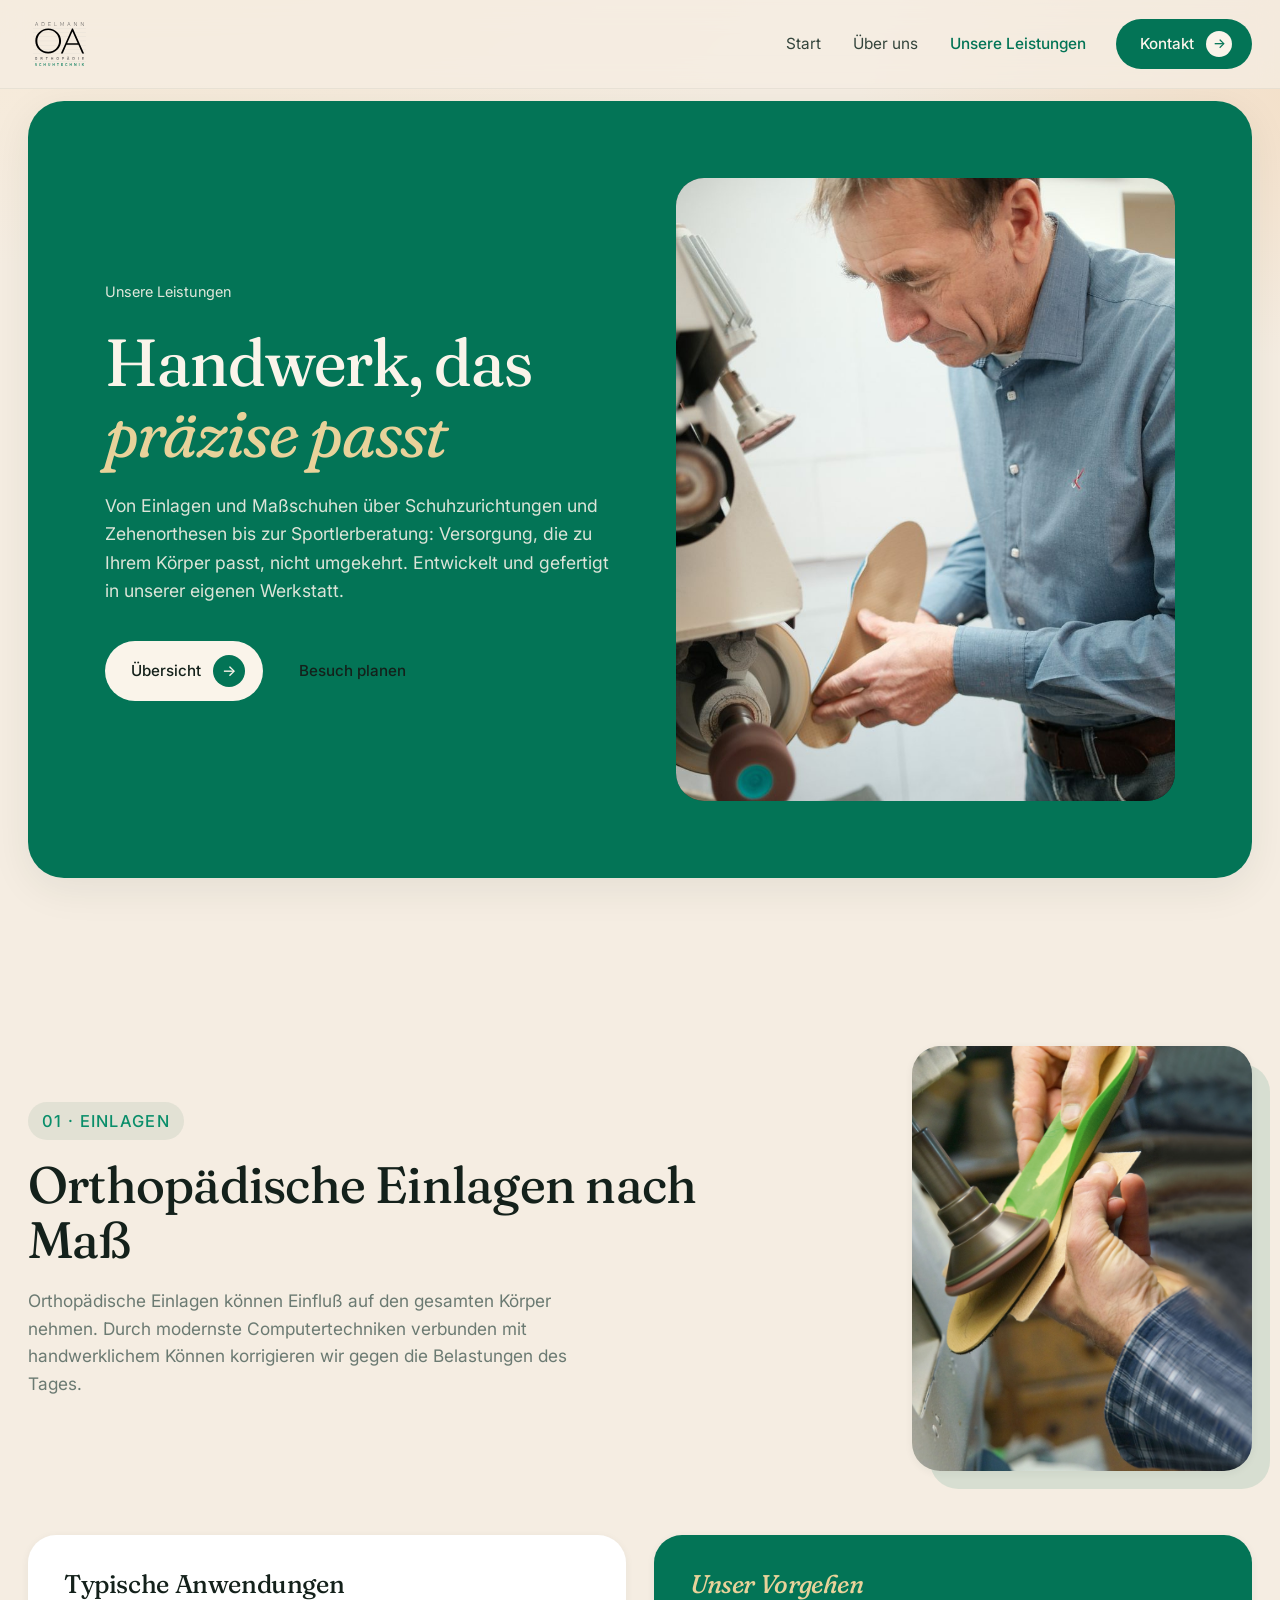
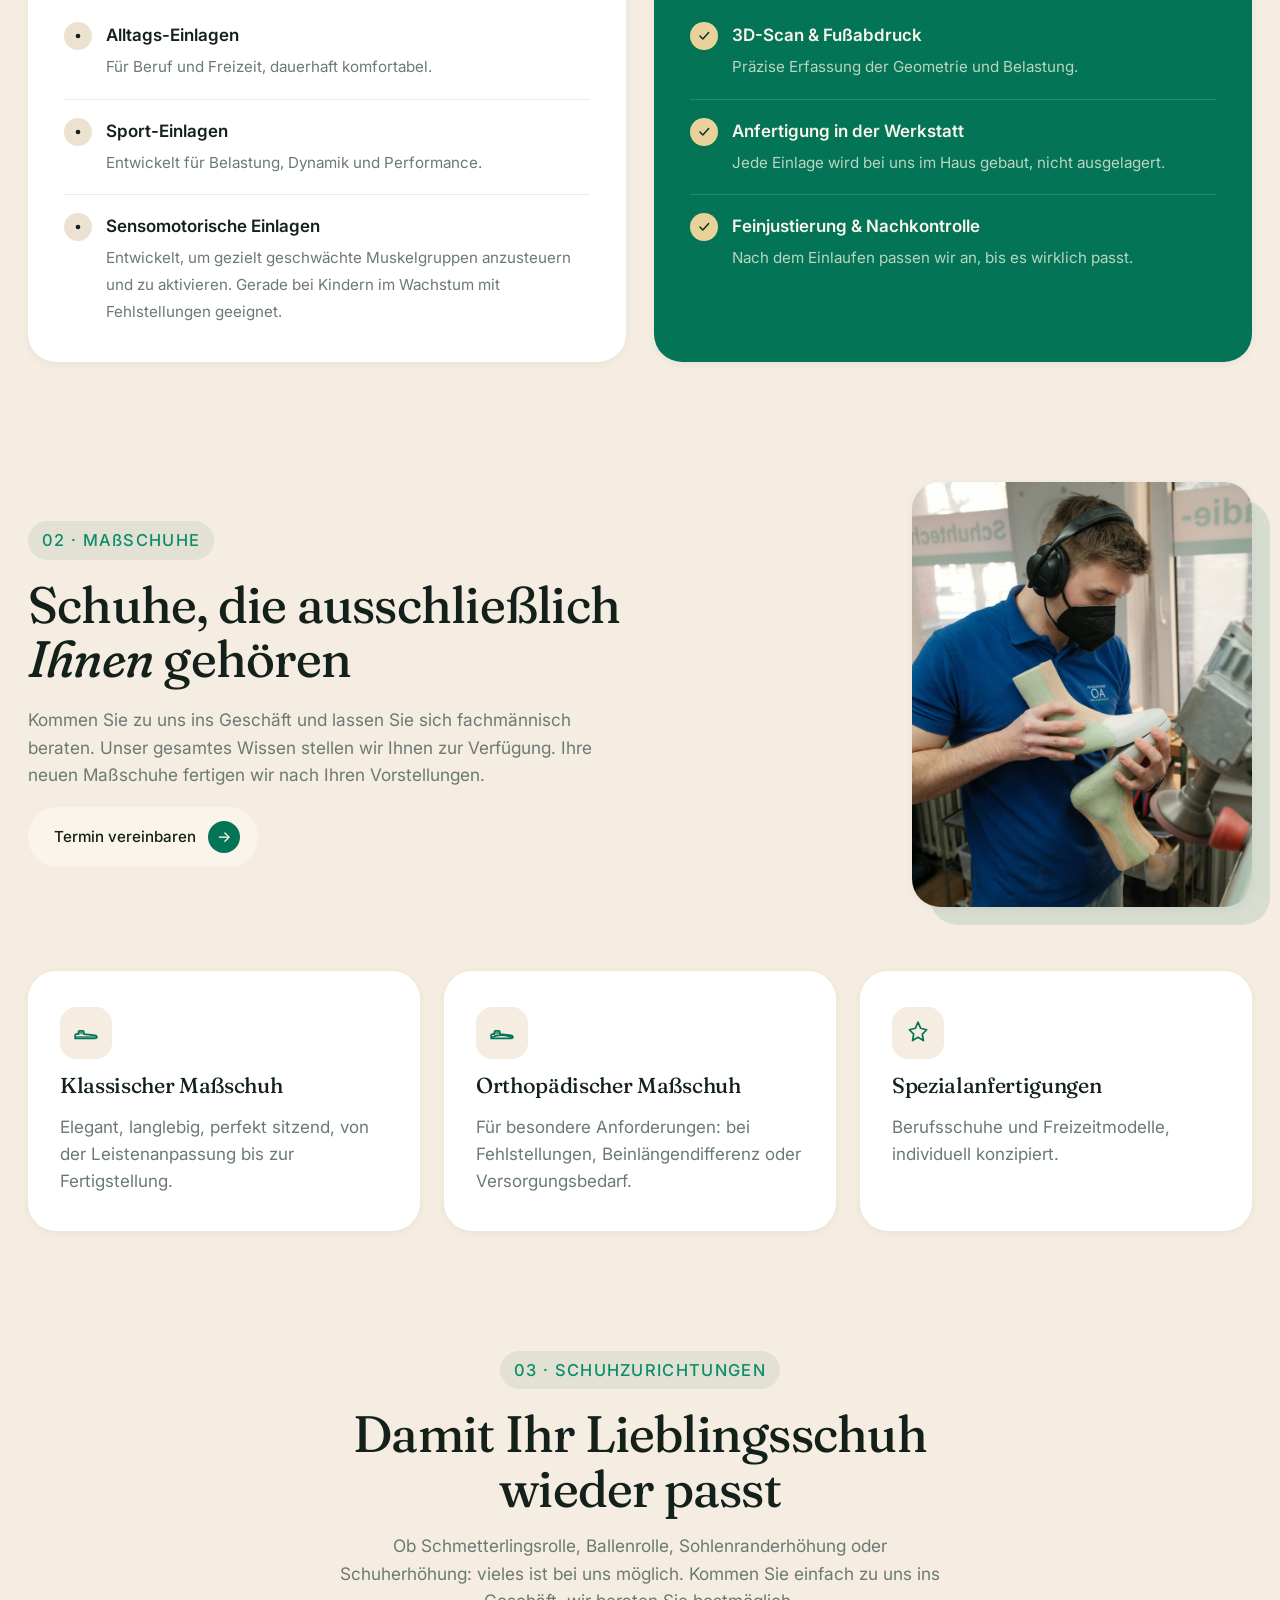
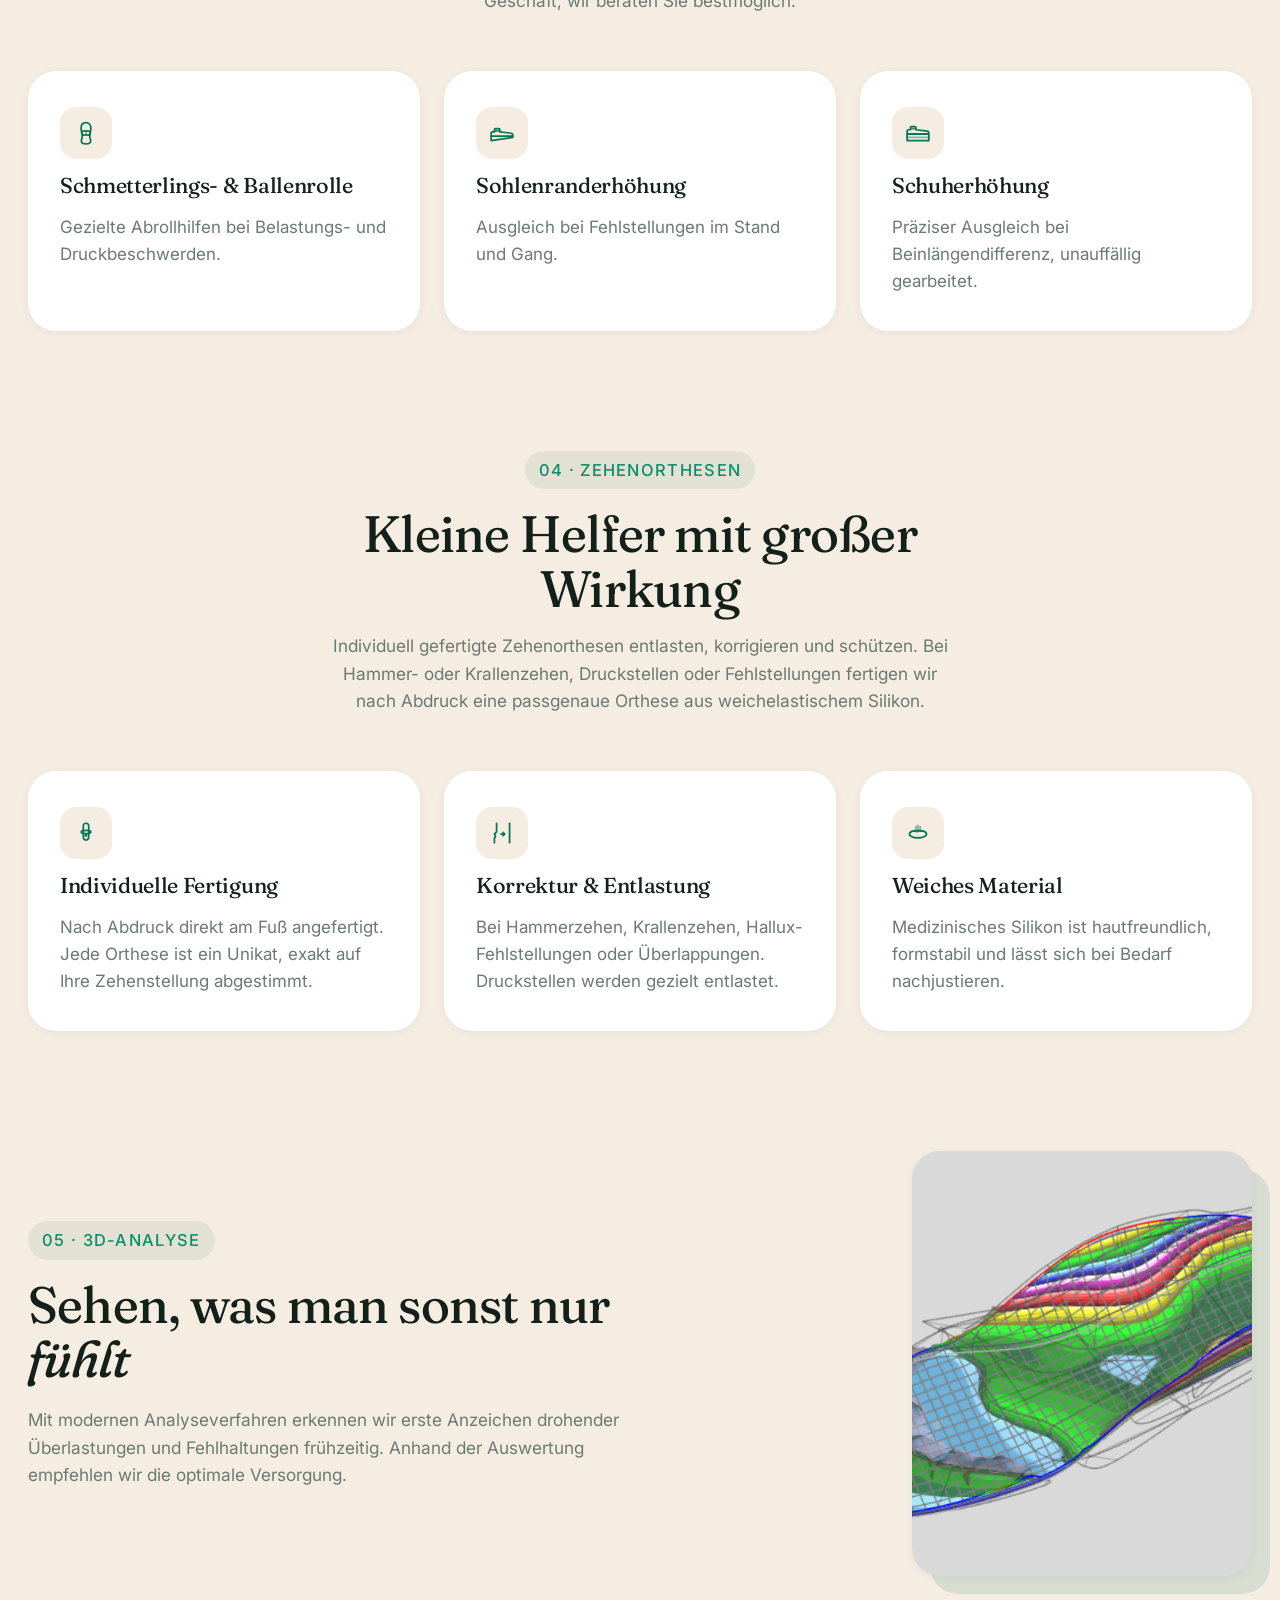
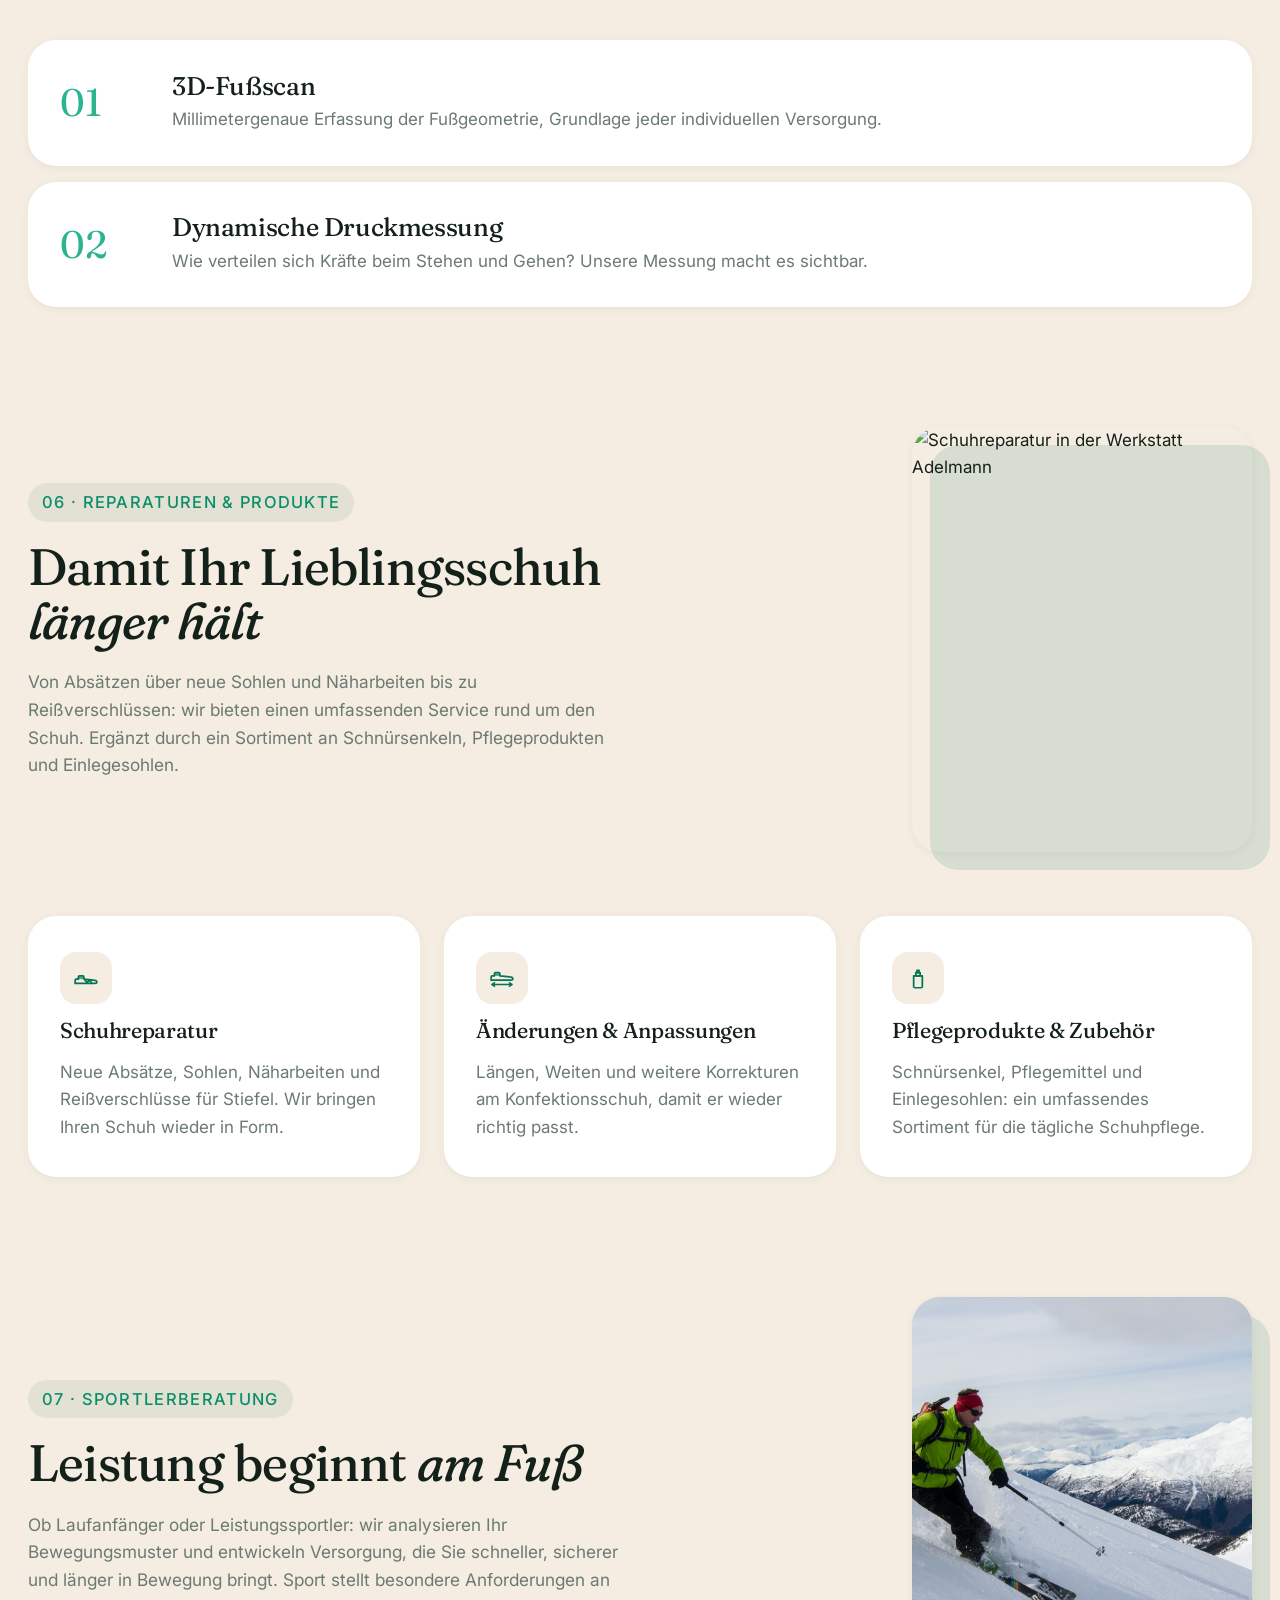
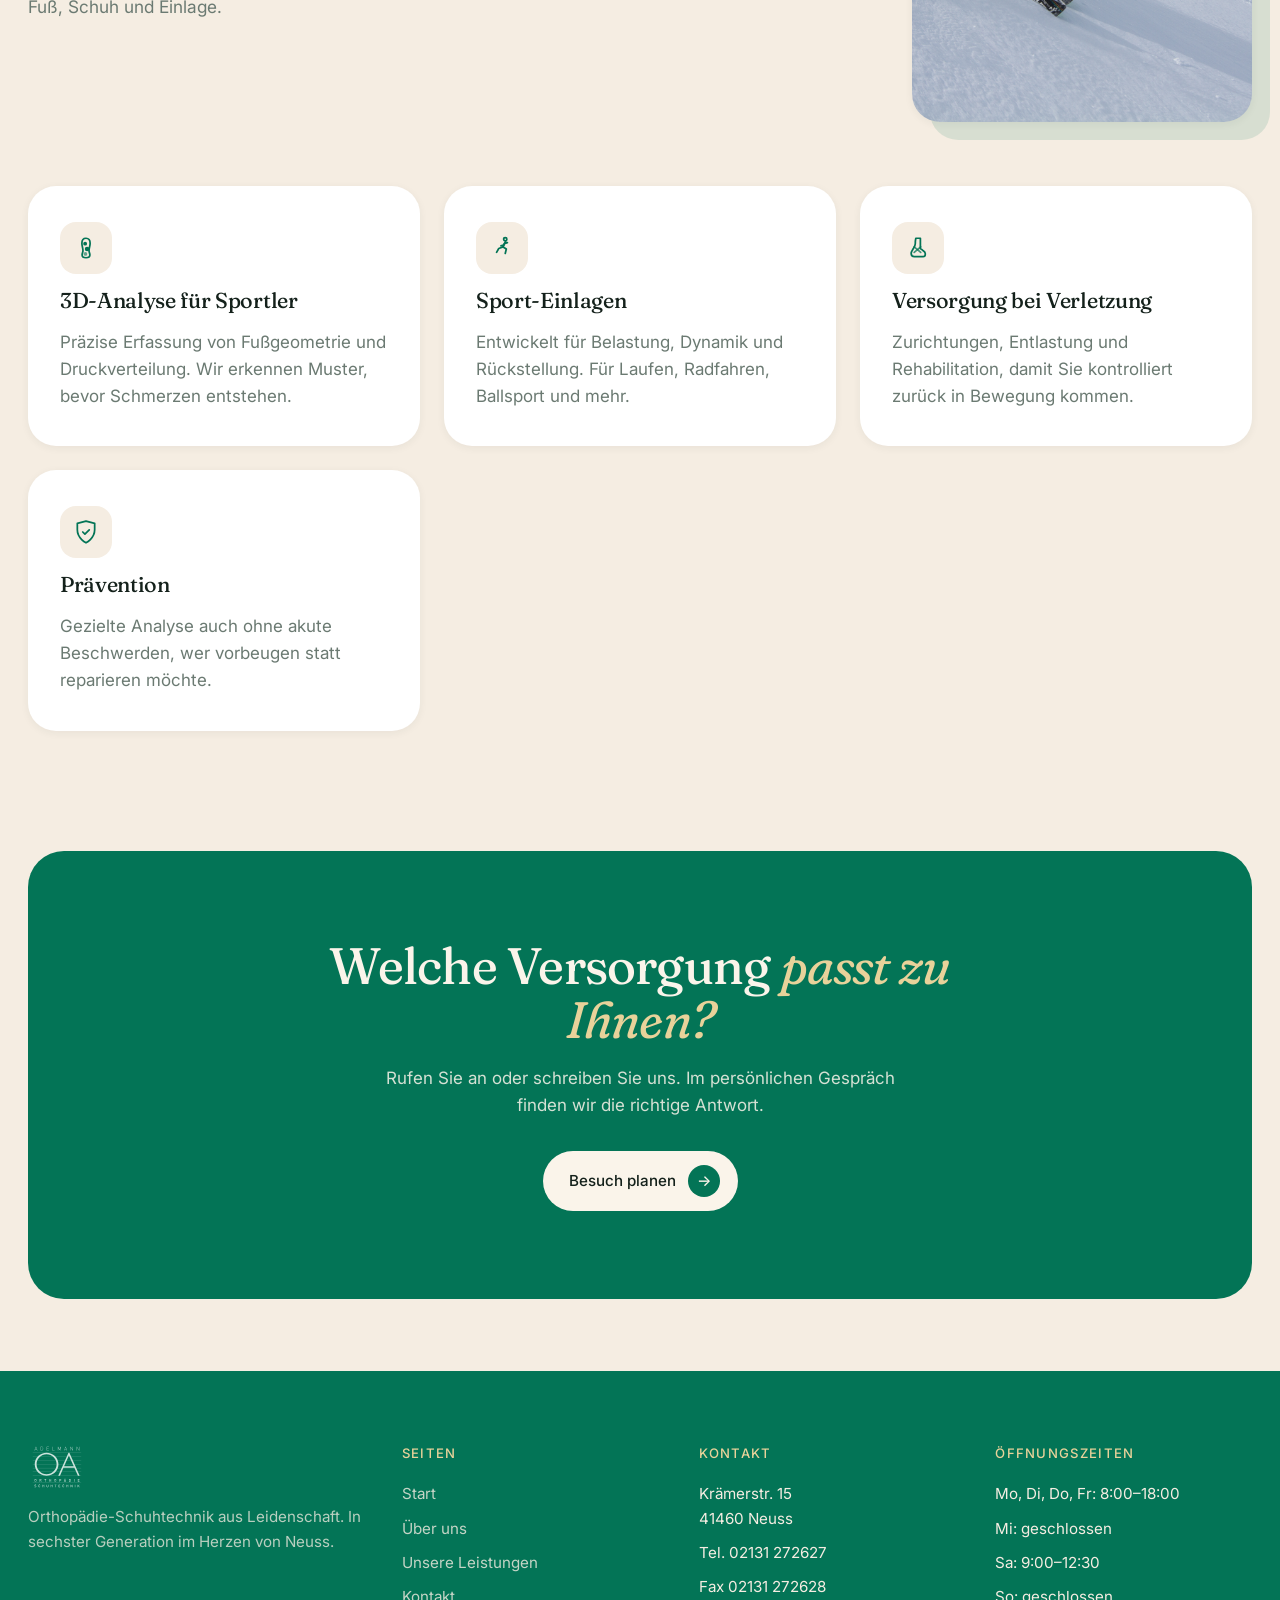
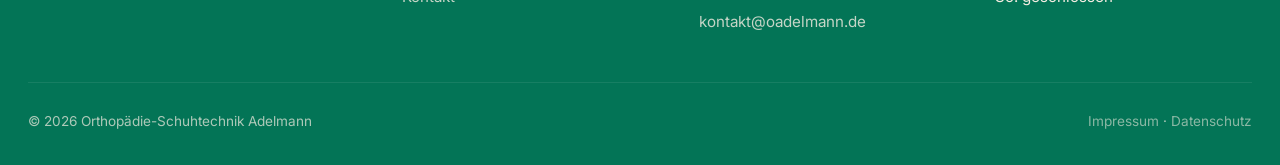
==== leistungen/index.html @ f14fc3a0 "Hero-Bilder: object-position bottom für Fokus auf Einlage/Leisten" ====
<!doctype html>
<html lang="de">
<head>
  <meta charset="utf-8" />
  <meta name="viewport" content="width=device-width, initial-scale=1" />
  <meta name="theme-color" content="#037456" />
  <title>Unsere Leistungen · Orthopädie-Schuhtechnik Adelmann</title>
  <meta name="description" content="Einlagen, Maßschuhe, Schuhzurichtungen, Zehenorthesen, 3D-Analyse und Sportlerberatung. Alle Leistungen unserer Werkstatt im Überblick." />
  <link rel="preconnect" href="https://fonts.googleapis.com">
  <link rel="preconnect" href="https://fonts.gstatic.com" crossorigin>
  <link href="https://fonts.googleapis.com/css2?family=Fraunces:ital,opsz,wght,SOFT,WONK@0,9..144,300..600,30..100,0..1;1,9..144,300..600,30..100,0..1&family=Inter:wght@400;500;600&display=swap" rel="stylesheet">
  <link rel="stylesheet" href="../styles.css" />
</head>
<body>

  <header class="nav">
    <div class="container">
      <a href="../index.html" class="brand" aria-label="OA Adelmann Startseite"><img src="../OA_OKay.svg" alt="OA Adelmann" class="brand-logo"/></a>
      <nav class="nav-links" aria-label="Hauptnavigation">
        <a href="../index.html">Start</a>
        <a href="../ueber-uns.html">Über uns</a>
        <a href="./" class="is-active">Unsere Leistungen</a>
        <a href="../kontakt.html" class="btn btn-dark">Kontakt <span class="arrow">→</span></a>
      </nav>
      <button class="nav-toggle" aria-label="Menü öffnen"><span></span></button>
    </div>
  </header>

  <!-- Hero -->
  <section class="hero container">
    <div class="hero-card reveal">
      <div>
        <div class="hero-eyebrow"><span>Unsere Leistungen</span></div>
        <h1>Handwerk, das <em>präzise passt</em></h1>
        <p class="lead">Von Einlagen und Maßschuhen über Schuhzurichtungen und Zehenorthesen bis zur Sportlerberatung: Versorgung, die zu Ihrem Körper passt, nicht umgekehrt. Entwickelt und gefertigt in unserer eigenen Werkstatt.</p>
        <div class="hero-actions">
          <a href="#einlagen" class="btn btn-primary">Übersicht <span class="arrow">→</span></a>
          <a href="../kontakt.html" class="btn btn-ghost">Besuch planen</a>
        </div>
      </div>
      <div class="hero-visual has-image">
        <img src="../images/DSCF1238.jpg" alt="Detail aus der Werkstatt Adelmann" loading="eager" style="object-position: center bottom;" />
      </div>
    </div>
  </section>

  <!-- Service detail: Einlagen -->
  <section class="section" id="einlagen">
    <div class="container">
      <div class="split-head reveal">
        <div class="split-head-copy">
          <span class="eyebrow">01 · Einlagen</span>
          <h2>Orthopädische Einlagen nach Maß</h2>
          <p>Orthopädische Einlagen können Einfluß auf den gesamten Körper nehmen. Durch modernste Computertechniken verbunden mit handwerklichem Können korrigieren wir gegen die Belastungen des Tages.</p>
        </div>
        <figure class="split-head-figure">
          <img src="../images/einlagen.jpg" alt="Orthopädische Einlagen aus der Werkstatt Adelmann" loading="lazy" />
        </figure>
      </div>
      <div class="compare">
        <div class="compare-col reveal">
          <h3>Typische Anwendungen</h3>
          <ul class="compare-list">
            <li><span class="ico"><svg xmlns="http://www.w3.org/2000/svg" viewBox="0 0 24 24" fill="currentColor"><circle cx="12" cy="12" r="4"/></svg></span><span><strong>Alltags-Einlagen</strong><span class="desc">Für Beruf und Freizeit, dauerhaft komfortabel.</span></span></li>
            <li><span class="ico"><svg xmlns="http://www.w3.org/2000/svg" viewBox="0 0 24 24" fill="currentColor"><circle cx="12" cy="12" r="4"/></svg></span><span><strong>Sport-Einlagen</strong><span class="desc">Entwickelt für Belastung, Dynamik und Performance.</span></span></li>
            <li><span class="ico"><svg xmlns="http://www.w3.org/2000/svg" viewBox="0 0 24 24" fill="currentColor"><circle cx="12" cy="12" r="4"/></svg></span><span><strong>Sensomotorische Einlagen</strong><span class="desc">Entwickelt, um gezielt geschwächte Muskelgruppen anzusteuern und zu aktivieren. Gerade bei Kindern im Wachstum mit Fehlstellungen geeignet.</span></span></li>
          </ul>
        </div>
        <div class="compare-col is-featured reveal">
          <h3><em>Unser Vorgehen</em></h3>
          <ul class="compare-list">
            <li><span class="ico"><svg xmlns="http://www.w3.org/2000/svg" viewBox="0 0 24 24" fill="none" stroke="currentColor" stroke-width="2.4" stroke-linecap="round" stroke-linejoin="round"><path d="m5 12 5 5L20 6"/></svg></span><span><strong>3D-Scan &amp; Fußabdruck</strong><span class="desc">Präzise Erfassung der Geometrie und Belastung.</span></span></li>
            <li><span class="ico"><svg xmlns="http://www.w3.org/2000/svg" viewBox="0 0 24 24" fill="none" stroke="currentColor" stroke-width="2.4" stroke-linecap="round" stroke-linejoin="round"><path d="m5 12 5 5L20 6"/></svg></span><span><strong>Anfertigung in der Werkstatt</strong><span class="desc">Jede Einlage wird bei uns im Haus gebaut, nicht ausgelagert.</span></span></li>
            <li><span class="ico"><svg xmlns="http://www.w3.org/2000/svg" viewBox="0 0 24 24" fill="none" stroke="currentColor" stroke-width="2.4" stroke-linecap="round" stroke-linejoin="round"><path d="m5 12 5 5L20 6"/></svg></span><span><strong>Feinjustierung &amp; Nachkontrolle</strong><span class="desc">Nach dem Einlaufen passen wir an, bis es wirklich passt.</span></span></li>
          </ul>
        </div>
      </div>
    </div>
  </section>

  <!-- Maßschuhe -->
  <section class="section" id="massschuhe" style="padding-top: 0;">
    <div class="container">
      <div class="split-head reveal">
        <div class="split-head-copy">
          <span class="eyebrow" style="text-transform:none">02 · MAßSCHUHE</span>
          <h2>Schuhe, die ausschließlich <em>Ihnen</em> gehören</h2>
          <p>Kommen Sie zu uns ins Geschäft und lassen Sie sich fachmännisch beraten. Unser gesamtes Wissen stellen wir Ihnen zur Verfügung. Ihre neuen Maßschuhe fertigen wir nach Ihren Vorstellungen.</p>
          <div class="split-head-actions">
            <a href="massschuh-termin/" class="btn btn-primary">Termin vereinbaren <span class="arrow">→</span></a>
          </div>
        </div>
        <figure class="split-head-figure">
          <img src="../images/DSCF1147.jpg" alt="Maßschuh-Arbeit in der Werkstatt Adelmann" loading="lazy" />
        </figure>
      </div>
      <div class="services">
        <article class="service-card reveal">
          <div class="icon"><svg xmlns="http://www.w3.org/2000/svg" viewBox="0 0 24 24" fill="none" stroke="currentColor" stroke-width="1.6" stroke-linecap="round" stroke-linejoin="round"><path d="M2 17V14Q2 13 3 13L5 13V11Q5 10 6 10H9Q10 10 10 11V13L19 14Q22 14 22 16Q22 17 20 17Z"/><path d="M6 11.5H9" opacity=".55"/><path d="M6 12.3H9" opacity=".55"/><path d="M3.5 15.5H20.5" stroke-dasharray="1 1.3" opacity=".7"/></svg></div>
          <h3>Klassischer Maßschuh</h3>
          <p>Elegant, langlebig, perfekt sitzend, von der Leistenanpassung bis zur Fertigstellung.</p>
        </article>
        <article class="service-card reveal">
          <div class="icon"><svg xmlns="http://www.w3.org/2000/svg" viewBox="0 0 24 24" fill="none" stroke="currentColor" stroke-width="1.6" stroke-linecap="round" stroke-linejoin="round"><path d="M2 17V14Q2 13 3 13L5 13V11Q5 10 6 10H9Q10 10 10 11V13L19 14Q22 14 22 16Q22 17 20 17Z"/><path d="M6 11.5H9" opacity=".55"/><path d="M6 12.3H9" opacity=".55"/><path d="M3.5 15.8Q7 13.8 12 14Q17 14.2 20.5 15.8"/></svg></div>
          <h3>Orthopädischer Maßschuh</h3>
          <p>Für besondere Anforderungen: bei Fehlstellungen, Beinlängendifferenz oder Versorgungsbedarf.</p>
        </article>
        <article class="service-card reveal">
          <div class="icon"><svg xmlns="http://www.w3.org/2000/svg" viewBox="0 0 24 24" fill="none" stroke="currentColor" stroke-width="1.6" stroke-linecap="round" stroke-linejoin="round"><path d="m12 2 2.4 5.6L20 9l-4 4 1 6-5-3-5 3 1-6-4-4 5.6-1.4Z"/></svg></div>
          <h3>Spezialanfertigungen</h3>
          <p>Berufsschuhe und Freizeitmodelle, individuell konzipiert.</p>
        </article>
      </div>
    </div>
  </section>

  <!-- Zurichtungen -->
  <section class="section" id="zurichtungen" style="padding-top: 0;">
    <div class="container">
      <div class="section-head reveal">
        <span class="eyebrow">03 · Schuhzurichtungen</span>
        <h2>Damit Ihr Lieblingsschuh wieder passt</h2>
        <p>Ob Schmetterlingsrolle, Ballenrolle, Sohlenranderhöhung oder Schuherhöhung: vieles ist bei uns möglich. Kommen Sie einfach zu uns ins Geschäft, wir beraten Sie bestmöglich.</p>
      </div>
      <div class="services">
        <article class="service-card reveal"><div class="icon"><svg xmlns="http://www.w3.org/2000/svg" viewBox="0 0 24 24" fill="none" stroke="currentColor" stroke-width="1.6" stroke-linecap="round" stroke-linejoin="round"><path d="M12 2.5c-3 0-4.5 2-4.5 5 0 1.6.3 3 .6 4.3.2 1.1.4 2 .4 3.2 0 1.6-.8 2.7-.8 4.3 0 1.8 1.4 2.7 4.3 2.7s4.3-.9 4.3-2.7c0-1.6-.8-2.7-.8-4.3 0-1.2.2-2.1.4-3.2.3-1.3.6-2.7.6-4.3 0-3-1.5-5-4.5-5Z"/><path d="M12 10.5C10.5 9.5 8 10 8 12C8 14 10.5 14.5 12 13.5C13.5 14.5 16 14 16 12C16 10 13.5 9.5 12 10.5Z"/><path d="M12 10.5V13.5" opacity=".5"/></svg></div><h3>Schmetterlings- &amp; Ballenrolle</h3><p>Gezielte Abrollhilfen bei Belastungs- und Druckbeschwerden.</p></article>
        <article class="service-card reveal"><div class="icon"><svg xmlns="http://www.w3.org/2000/svg" viewBox="0 0 24 24" fill="none" stroke="currentColor" stroke-width="1.6" stroke-linecap="round" stroke-linejoin="round"><path d="M2 15V12Q2 11 3 11L5 11V9Q5 8 6 8H9Q10 8 10 9V11L19 12Q22 12 22 14Q22 15 20 15Z"/><path d="M6 9.5H9" opacity=".55"/><path d="M6 10.3H9" opacity=".55"/><path d="M2 15V19L22 16V15Z"/></svg></div><h3>Sohlenranderhöhung</h3><p>Ausgleich bei Fehlstellungen im Stand und Gang.</p></article>
        <article class="service-card reveal"><div class="icon"><svg xmlns="http://www.w3.org/2000/svg" viewBox="0 0 24 24" fill="none" stroke="currentColor" stroke-width="1.6" stroke-linecap="round" stroke-linejoin="round"><path d="M2 13V10Q2 9 3 9L5 9V7Q5 6 6 6H9Q10 6 10 7V9L19 10Q22 10 22 12Q22 13 20 13Z"/><path d="M6 7.5H9" opacity=".55"/><path d="M6 8.3H9" opacity=".55"/><path d="M2 13V19H22V13Z"/><path d="M2 16H22" opacity=".45"/></svg></div><h3>Schuherhöhung</h3><p>Präziser Ausgleich bei Beinlängendifferenz, unauffällig gearbeitet.</p></article>
      </div>
    </div>
  </section>

  <!-- Zehenorthesen -->
  <section class="section" id="zehenorthesen" style="padding-top: 0;">
    <div class="container">
      <div class="section-head reveal">
        <span class="eyebrow">04 · Zehenorthesen</span>
        <h2>Kleine Helfer mit großer Wirkung</h2>
        <p>Individuell gefertigte Zehenorthesen entlasten, korrigieren und schützen. Bei Hammer- oder Krallenzehen, Druckstellen oder Fehlstellungen fertigen wir nach Abdruck eine passgenaue Orthese aus weichelastischem Silikon.</p>
      </div>
      <div class="services">
        <article class="service-card reveal">
          <div class="icon"><svg xmlns="http://www.w3.org/2000/svg" viewBox="0 0 24 24" fill="none" stroke="currentColor" stroke-width="1.6" stroke-linecap="round" stroke-linejoin="round"><path d="M12 3c-1.5 0-2.5 1-2.5 2.5v10c0 2 1 3 2.5 3s2.5-1 2.5-3V5.5c0-1.5-1-2.5-2.5-2.5Z"/><ellipse cx="12" cy="11" rx="4.5" ry="1.5"/><circle cx="12" cy="14" r=".6" fill="currentColor"/></svg></div>
          <h3>Individuelle Fertigung</h3>
          <p>Nach Abdruck direkt am Fuß angefertigt. Jede Orthese ist ein Unikat, exakt auf Ihre Zehenstellung abgestimmt.</p>
        </article>
        <article class="service-card reveal">
          <div class="icon"><svg xmlns="http://www.w3.org/2000/svg" viewBox="0 0 24 24" fill="none" stroke="currentColor" stroke-width="1.6" stroke-linecap="round" stroke-linejoin="round"><path d="M5 21V17L6 15L5 13L7 11V3"/><path d="M11 13H14"/><path d="M13 11.5L14.5 13L13 14.5"/><path d="M19 21V3"/></svg></div>
          <h3>Korrektur &amp; Entlastung</h3>
          <p>Bei Hammerzehen, Krallenzehen, Hallux-Fehlstellungen oder Überlappungen. Druckstellen werden gezielt entlastet.</p>
        </article>
        <article class="service-card reveal">
          <div class="icon"><svg xmlns="http://www.w3.org/2000/svg" viewBox="0 0 24 24" fill="none" stroke="currentColor" stroke-width="1.6" stroke-linecap="round" stroke-linejoin="round"><ellipse cx="12" cy="13" rx="8" ry="3.5"/><path d="M8 10Q10 11 12 10.5Q14 10 16 10" opacity=".8"/><path d="M10 6V8" opacity=".5"/><path d="M12 5V8" opacity=".5"/><path d="M14 6V8" opacity=".5"/></svg></div>
          <h3>Weiches Material</h3>
          <p>Medizinisches Silikon ist hautfreundlich, formstabil und lässt sich bei Bedarf nachjustieren.</p>
        </article>
      </div>
    </div>
  </section>

  <!-- Analyse -->
  <section class="section" id="analyse" style="padding-top: 0;">
    <div class="container">
      <div class="split-head reveal">
        <div class="split-head-copy">
          <span class="eyebrow">05 · 3D-Analyse</span>
          <h2>Sehen, was man sonst nur <em>fühlt</em></h2>
          <p>Mit modernen Analyseverfahren erkennen wir erste Anzeichen drohender Überlastungen und Fehlhaltungen frühzeitig. Anhand der Auswertung empfehlen wir die optimale Versorgung.</p>
        </div>
        <figure class="split-head-figure">
          <img src="../images/3D-Scan.png" alt="3D-Fußscan in der Werkstatt Adelmann" loading="lazy" />
        </figure>
      </div>
      <div class="process-list">
        <div class="process-item reveal">
          <div class="num">01</div>
          <div><h3>3D-Fußscan</h3><p>Millimetergenaue Erfassung der Fußgeometrie, Grundlage jeder individuellen Versorgung.</p></div>
          <span></span>
        </div>
        <div class="process-item reveal">
          <div class="num">02</div>
          <div><h3>Dynamische Druckmessung</h3><p>Wie verteilen sich Kräfte beim Stehen und Gehen? Unsere Messung macht es sichtbar.</p></div>
          <span></span>
        </div>
      </div>
    </div>
  </section>

  <!-- Reparaturen & Produkte -->
  <section class="section" id="reparaturen" style="padding-top: 0;">
    <div class="container">
      <div class="split-head reveal">
        <div class="split-head-copy">
          <span class="eyebrow">06 · Reparaturen &amp; Produkte</span>
          <h2>Damit Ihr Lieblingsschuh <em>länger hält</em></h2>
          <p>Von Absätzen über neue Sohlen und Näharbeiten bis zu Reißverschlüssen: wir bieten einen umfassenden Service rund um den Schuh. Ergänzt durch ein Sortiment an Schnürsenkeln, Pflegeprodukten und Einlegesohlen.</p>
        </div>
        <figure class="split-head-figure">
          <img src="../images/IMG_9196.jpg" alt="Schuhreparatur in der Werkstatt Adelmann" loading="lazy" />
        </figure>
      </div>
      <div class="services">
        <article class="service-card reveal">
          <div class="icon"><svg xmlns="http://www.w3.org/2000/svg" viewBox="0 0 24 24" fill="none" stroke="currentColor" stroke-width="1.6" stroke-linecap="round" stroke-linejoin="round"><path d="M2 17V14Q2 13 3 13L5 13V11Q5 10 6 10H9Q10 10 10 11V13L19 14Q22 14 22 16Q22 17 20 17Z"/><path d="M6 11.5H9" opacity=".55"/><path d="M6 12.3H9" opacity=".55"/><path d="M11 14L13 16L15 14L17 16"/></svg></div>
          <h3>Schuhreparatur</h3>
          <p>Neue Absätze, Sohlen, Näharbeiten und Reißverschlüsse für Stiefel. Wir bringen Ihren Schuh wieder in Form.</p>
        </article>
        <article class="service-card reveal">
          <div class="icon"><svg xmlns="http://www.w3.org/2000/svg" viewBox="0 0 24 24" fill="none" stroke="currentColor" stroke-width="1.6" stroke-linecap="round" stroke-linejoin="round"><path d="M2 14V11Q2 10 3 10L5 10V8Q5 7 6 7H9Q10 7 10 8V10L19 11Q22 11 22 13Q22 14 20 14Z"/><path d="M6 8.5H9" opacity=".55"/><path d="M6 9.3H9" opacity=".55"/><path d="M3 18H21"/><path d="M5 16.5L3 18L5 19.5"/><path d="M19 16.5L21 18L19 19.5"/></svg></div>
          <h3>Änderungen &amp; Anpassungen</h3>
          <p>Längen, Weiten und weitere Korrekturen am Konfektionsschuh, damit er wieder richtig passt.</p>
        </article>
        <article class="service-card reveal">
          <div class="icon"><svg xmlns="http://www.w3.org/2000/svg" viewBox="0 0 24 24" fill="none" stroke="currentColor" stroke-width="1.6" stroke-linecap="round" stroke-linejoin="round"><path d="M8 10H16V20Q16 21 12 21Q8 21 8 20Z"/><path d="M10 7H14V10H10Z"/><path d="M11 5H13V7H11Z"/></svg></div>
          <h3>Pflegeprodukte &amp; Zubehör</h3>
          <p>Schnürsenkel, Pflegemittel und Einlegesohlen: ein umfassendes Sortiment für die tägliche Schuhpflege.</p>
        </article>
      </div>
    </div>
  </section>

  <!-- Sportlerberatung -->
  <section class="section" id="sportlerberatung" style="padding-top: 0;">
    <div class="container">
      <div class="split-head reveal">
        <div class="split-head-copy">
          <span class="eyebrow">07 · Sportlerberatung</span>
          <h2>Leistung beginnt <em>am Fuß</em></h2>
          <p>Ob Laufanfänger oder Leistungssportler: wir analysieren Ihr Bewegungsmuster und entwickeln Versorgung, die Sie schneller, sicherer und länger in Bewegung bringt. Sport stellt besondere Anforderungen an Fuß, Schuh und Einlage.</p>
        </div>
        <figure class="split-head-figure">
          <img src="../images/Sporteinlagen.jpg" alt="Sport-Einlagen aus der Werkstatt Adelmann" loading="lazy" />
        </figure>
      </div>
      <div class="services">
        <article class="service-card reveal">
          <div class="icon"><svg xmlns="http://www.w3.org/2000/svg" viewBox="0 0 24 24" fill="none" stroke="currentColor" stroke-width="1.6" stroke-linecap="round" stroke-linejoin="round"><path d="M12 3c-2.5 0-3.8 1.8-3.8 4.5 0 1.5.3 2.8.6 4 .2 1 .4 1.8.4 3 0 1.5-.8 2.5-.8 4 0 1.6 1.3 2.5 3.6 2.5s3.6-.9 3.6-2.5c0-1.5-.8-2.5-.8-4 0-1.2.2-2 .4-3 .3-1.2.6-2.5.6-4C15.8 4.8 14.5 3 12 3Z"/><circle cx="11.2" cy="8" r="1" fill="currentColor"/><circle cx="13" cy="13" r="1.3" fill="currentColor"/><circle cx="11.5" cy="17.5" r=".9" fill="currentColor" opacity=".6"/></svg></div>
          <h3>3D-Analyse für Sportler</h3>
          <p>Präzise Erfassung von Fußgeometrie und Druckverteilung. Wir erkennen Muster, bevor Schmerzen entstehen.</p>
        </article>
        <article class="service-card reveal">
          <div class="icon"><svg xmlns="http://www.w3.org/2000/svg" viewBox="0 0 24 24" fill="none" stroke="currentColor" stroke-width="1.6" stroke-linecap="round" stroke-linejoin="round"><circle cx="15" cy="4" r="1.5"/><path d="M15.5 5.5L13 11"/><path d="M14 8L17 7"/><path d="M14 9L11 10"/><path d="M13 11L16 13L15 17"/><path d="M13 11L9 12.5L7 16"/></svg></div>
          <h3>Sport-Einlagen</h3>
          <p>Entwickelt für Belastung, Dynamik und Rückstellung. Für Laufen, Radfahren, Ballsport und mehr.</p>
        </article>
        <article class="service-card reveal">
          <div class="icon"><svg xmlns="http://www.w3.org/2000/svg" viewBox="0 0 24 24" fill="none" stroke="currentColor" stroke-width="1.6" stroke-linecap="round" stroke-linejoin="round"><path d="M10 3c-.5 2-.5 3.5-.5 5s-.8 2.8-1.8 4.5-2 2.8-2 4.5c0 1.5 1 3 3 3h8c1.2 0 2-.8 2-2v-1c0-1.5-1-2-2.5-3l-2-1.5V3Z"/><path d="m8.5 11 6 5" opacity=".75"/><path d="m14.5 11-6 5" opacity=".75"/></svg></div>
          <h3>Versorgung bei Verletzung</h3>
          <p>Zurichtungen, Entlastung und Rehabilitation, damit Sie kontrolliert zurück in Bewegung kommen.</p>
        </article>
        <article class="service-card reveal">
          <div class="icon"><svg xmlns="http://www.w3.org/2000/svg" viewBox="0 0 24 24" fill="none" stroke="currentColor" stroke-width="1.6" stroke-linecap="round" stroke-linejoin="round"><path d="M12 22s8-4 8-12V4l-8-2-8 2v6c0 8 8 12 8 12Z"/><path d="m9 12 2 2 4-4"/></svg></div>
          <h3>Prävention</h3>
          <p>Gezielte Analyse auch ohne akute Beschwerden, wer vorbeugen statt reparieren möchte.</p>
        </article>
      </div>
    </div>
  </section>

  <!-- CTA -->
  <section class="cta-band">
    <div class="cta-inner reveal">
      <h2>Welche Versorgung <em>passt zu Ihnen?</em></h2>
      <p>Rufen Sie an oder schreiben Sie uns. Im persönlichen Gespräch finden wir die richtige Antwort.</p>
      <a href="../kontakt.html" class="btn btn-primary">Besuch planen <span class="arrow">→</span></a>
    </div>
  </section>

  <!-- Footer -->
  <footer class="footer">
    <div class="container">
      <div class="footer-top">
        <div class="footer-brand">
          <a href="../index.html" class="brand" aria-label="OA Adelmann"><img src="../OA_OKay.svg" alt="OA Adelmann" class="brand-logo"/></a>
          <p>Orthopädie-Schuhtechnik aus Leidenschaft. In sechster Generation im Herzen von Neuss.</p>
        </div>
        <div><h5>Seiten</h5><ul>
          <li><a href="../index.html">Start</a></li>
          <li><a href="../ueber-uns.html">Über uns</a></li>
          <li><a href="./">Unsere Leistungen</a></li>
          <li><a href="../kontakt.html">Kontakt</a></li>
        </ul></div>
        <div><h5>Kontakt</h5><ul>
          <li>Krämerstr. 15<br/>41460 Neuss</li>
          <li>Tel. 02131 272627</li>
          <li>Fax 02131 272628</li>
          <li><a href="mailto:kontakt@oadelmann.de">kontakt@oadelmann.de</a></li>
        </ul></div>
        <div><h5>Öffnungszeiten</h5><ul>
          <li>Mo, Di, Do, Fr: 8:00–18:00</li>
          <li>Mi: geschlossen</li>
          <li>Sa: 9:00–12:30</li>
          <li>So: geschlossen</li>
        </ul></div>
      </div>
      <div class="footer-bottom">
        <div>© <span id="year">2026</span> Orthopädie-Schuhtechnik Adelmann</div>
        <div><a href="../impressum.html">Impressum</a> · <a href="../datenschutz.html">Datenschutz</a></div>
      </div>
    </div>
  </footer>

  <script>document.getElementById('year').textContent = new Date().getFullYear();</script>
  <script src="../script.js"></script>
</body>
</html>
---- styles.css ----
/* =============================================================
   Orthopädie-Schuhtechnik Adelmann — Stratex-inspired design
   ============================================================= */

/* ---------- Design tokens ---------- */
:root {
  /* Palette — centred on CI green #037456 */
  --green-900: #012f22;
  --green-800: #037456;
  --green-700: #0a8e6a;
  --green-500: #2cb390;
  --green-300: #b4dccd;
  --cream-50:  #faf4ea;
  --cream-100: #f5ede2;
  --cream-200: #ede2d1;
  --ink-900:   #14211b;
  --ink-700:   #33443b;
  --ink-500:   #6b7a72;
  --white:     #ffffff;
  --line:      #e6dccc;

  /* Type */
  --font-serif: "Fraunces", "Cormorant Garamond", Georgia, "Times New Roman", serif;
  --font-sans:  "Inter", -apple-system, BlinkMacSystemFont, "Segoe UI", Helvetica, Arial, sans-serif;

  /* Radii & shadows */
  --r-sm: 12px;
  --r-md: 20px;
  --r-lg: 28px;
  --r-xl: 36px;
  --shadow-soft: 0 10px 40px rgba(31, 52, 43, 0.08);
  --shadow-card: 0 2px 8px rgba(31, 52, 43, 0.06);

  /* Layout */
  --maxw: 1280px;
  --gap: 24px;
}

/* ---------- Reset ---------- */
*, *::before, *::after { box-sizing: border-box; }
html { scroll-behavior: smooth; -webkit-text-size-adjust: 100%; }
body {
  margin: 0;
  font-family: var(--font-sans);
  font-size: 17px;
  line-height: 1.6;
  color: var(--ink-900);
  background: var(--cream-100);
  background-image:
    radial-gradient(1200px 600px at 10% -10%, #f7e8d3 0%, transparent 60%),
    radial-gradient(1000px 500px at 110% 10%, #f3ddc4 0%, transparent 55%);
  background-attachment: fixed;
}
img { max-width: 100%; display: block; }
a { color: inherit; text-decoration: none; }
button { font: inherit; cursor: pointer; border: 0; background: none; }

/* Focus-visible for accessibility */
:focus { outline: none; }
:focus-visible {
  outline: 2px solid var(--green-500);
  outline-offset: 3px;
  border-radius: 6px;
}
.btn:focus-visible { outline-offset: 4px; }

h1, h2, h3, h4 {
  font-family: var(--font-serif);
  font-weight: 450;
  letter-spacing: -0.015em;
  line-height: 1.06;
  margin: 0;
  font-variation-settings: "SOFT" 30, "WONK" 0;
}
h1 em, h2 em, h3 em { font-variation-settings: "SOFT" 80, "WONK" 1; }
h1 { font-size: clamp(2.4rem, 5.5vw, 4.5rem); }
h2 { font-size: clamp(2rem, 4vw, 3.2rem); }
h3 { font-size: clamp(1.3rem, 2vw, 1.7rem); }
p  { margin: 0 0 1em; }

.container {
  max-width: var(--maxw);
  margin: 0 auto;
  padding: 0 28px;
}

/* ---------- Buttons ---------- */
.btn {
  display: inline-flex;
  align-items: center;
  gap: 12px;
  padding: 14px 18px 14px 26px;
  border-radius: 999px;
  font-weight: 500;
  font-size: 0.95rem;
  transition: transform .15s ease, background .2s ease, color .2s ease;
  white-space: nowrap;
}
.btn .arrow {
  display: inline-flex;
  align-items: center;
  justify-content: center;
  width: 32px; height: 32px;
  border-radius: 50%;
  background: var(--green-800);
  color: var(--cream-50);
  transition: transform .2s ease, background .2s ease;
}
.btn:hover .arrow { transform: translateX(3px); }

.btn-primary {
  background: var(--cream-50);
  color: var(--ink-900);
}
.btn-primary:hover { background: var(--white); }

.btn-dark {
  background: var(--green-800);
  color: var(--cream-50);
}
.btn-dark .arrow { background: var(--cream-50); color: var(--green-800); }
.btn-dark:hover { background: var(--green-900); }

.btn-ghost {
  color: var(--ink-900);
  padding: 12px 18px;
  font-weight: 500;
}
.btn-ghost:hover { color: var(--green-700); }

.btn-link {
  display: inline-flex;
  align-items: center;
  color: var(--ink-600);
  font-size: 0.9rem;
  font-weight: 500;
  text-decoration: underline;
  text-decoration-thickness: 1px;
  text-underline-offset: 3px;
  padding: 12px 4px;
  transition: color .2s;
}
.btn-link:hover { color: var(--green-800); }

/* ---------- Navigation ---------- */
[id] { scroll-margin-top: 100px; }

.nav {
  position: sticky; top: 0; z-index: 50;
  padding: 18px 0;
  backdrop-filter: blur(14px);
  background: rgba(245, 237, 226, 0.75);
  border-bottom: 1px solid rgba(31, 52, 43, 0.06);
}
.nav .container {
  display: flex;
  align-items: center;
  justify-content: space-between;
  gap: 24px;
}
.brand {
  display: flex; align-items: center; gap: 12px;
  font-family: var(--font-serif);
  font-size: 1.45rem;
  font-weight: 500;
  color: var(--ink-900);
}
.brand-logo {
  height: 52px;
  width: auto;
  display: block;
}
/* Legacy logo-mark (kept for footer where it is used inline with dark bg) */
.brand .logo-mark {
  width: 40px; height: 40px;
  border-radius: 12px;
  background: var(--green-800);
  color: var(--cream-50);
  display: grid; place-items: center;
  font-family: var(--font-serif);
  font-size: 1.05rem; font-weight: 600;
  letter-spacing: 0.02em;
}
.footer .brand-logo { height: 48px; filter: brightness(0) invert(1) sepia(0.08); }
.nav-links {
  display: flex; align-items: center; gap: 28px;
  font-size: 0.96rem;
  color: var(--ink-700);
}
.nav-links a:not(.btn) { padding: 6px 2px; transition: color .2s; }
.nav-links a.btn { padding: 12px 20px 12px 24px; font-size: 0.95rem; }
.nav-links a.btn .arrow { width: 26px; height: 26px; font-size: 0.85rem; }
.nav-links a:not(.btn):hover,
.nav-links a:not(.btn).is-active { color: var(--green-800); }
.nav-links a:not(.btn).is-active { font-weight: 500; }
/* Don't apply underline/weight bump to nav CTA when it's the active page */
.nav-links a.btn.is-active { font-weight: 500; }

.nav-toggle { display: none; width: 40px; height: 40px; border-radius: 12px; align-items: center; justify-content: center; }
.nav-toggle span { width: 20px; height: 2px; background: var(--ink-900); position: relative; display: block; }
.nav-toggle span::before, .nav-toggle span::after {
  content: ""; position: absolute; left: 0; width: 20px; height: 2px; background: var(--ink-900);
}
.nav-toggle span::before { top: -6px; }
.nav-toggle span::after  { top:  6px; }

/* ---------- Hero ---------- */
.hero {
  padding-top: 12px;
  padding-bottom: 48px;
}
.hero-card {
  background: var(--green-800);
  color: var(--cream-50);
  border-radius: var(--r-xl);
  padding: clamp(40px, 6vw, 88px);
  display: grid;
  grid-template-columns: 1.05fr 1fr;
  gap: 48px;
  align-items: center;
  overflow: hidden;
  box-shadow: var(--shadow-soft);
}
.hero-eyebrow {
  display: inline-flex; align-items: center; gap: 10px;
  font-size: 0.9rem; opacity: 0.9;
  margin-bottom: 24px;
}
.stars { letter-spacing: 2px; color: #e8d29a; }
.rating-score { font-weight: 500; color: #e8d29a; letter-spacing: 0.02em; }
.rating-score + span::before { content: "·"; margin-right: 8px; opacity: 0.6; }
.hero h1 {
  font-size: clamp(2.6rem, 5.2vw, 4.6rem);
  max-width: 18ch;
  margin-bottom: 24px;
}
.hero h1 em {
  font-style: italic;
  color: #e8d29a;
  font-weight: 400;
}
.hero p.lead {
  font-size: 1.1rem;
  opacity: 0.88;
  max-width: 46ch;
  margin-bottom: 36px;
}
.hero-actions { display: flex; align-items: center; gap: 18px; flex-wrap: wrap; }

.hero-visual {
  aspect-ratio: 4 / 5;
  border-radius: var(--r-lg);
  background: linear-gradient(135deg, #3a5a48 0%, #253d31 100%);
  position: relative;
  overflow: hidden;
  display: grid; place-items: center;
  color: rgba(255,255,255,0.55);
  font-size: 0.85rem;
}
.hero-visual::before {
  content: ""; position: absolute; inset: 0;
  background-image:
    radial-gradient(circle at 30% 20%, rgba(232,210,154,0.2) 0%, transparent 50%),
    radial-gradient(circle at 80% 90%, rgba(58,122,93,0.35) 0%, transparent 50%);
}
.hero-visual .ph-label {
  position: relative;
  z-index: 1;
  background: rgba(0,0,0,0.35);
  padding: 10px 16px;
  border-radius: 999px;
  font-family: var(--font-sans);
  letter-spacing: 0.02em;
}
.hero-visual.has-image { background: var(--green-900); }
.hero-visual.has-image::before { display: none; }
.hero-visual.has-image img { width: 100%; height: 100%; object-fit: cover; display: block; }

/* ---------- Section scaffolding ---------- */
.section { padding: clamp(72px, 10vw, 120px) 0; }
.section-head { max-width: 720px; margin: 0 auto 56px; text-align: center; }
.eyebrow {
  display: inline-block;
  color: var(--green-700);
  background: rgba(58, 122, 93, 0.1);
  padding: 6px 14px;
  border-radius: 999px;
  font-size: 1.025rem;
  font-weight: 500;
  letter-spacing: 0.08em;
  text-transform: uppercase;
  margin-bottom: 18px;
}
.section-head h2 { margin-bottom: 16px; }
.section-head p { color: var(--ink-500); font-size: 1.08rem; max-width: 56ch; margin: 0 auto; }

/* ---------- Partners / Trust strip ---------- */
.trust {
  padding: 28px 0;
  border-top: 1px solid var(--line);
  border-bottom: 1px solid var(--line);
  text-align: center;
  color: var(--ink-500);
  font-size: 0.95rem;
  letter-spacing: 0.04em;
}
.trust strong { color: var(--ink-900); font-weight: 600; }

/* ---------- Comparison (Why us) ---------- */
.compare {
  display: grid;
  grid-template-columns: 1fr 1fr;
  gap: 28px;
}
.compare-col {
  background: var(--white);
  border-radius: var(--r-lg);
  padding: 36px;
  box-shadow: var(--shadow-card);
}
.compare-col.is-featured {
  background: var(--green-800);
  color: var(--cream-50);
}
.compare-col h3 { margin-bottom: 24px; }
.compare-col.is-featured h3 { color: #e8d29a; font-style: italic; }
.compare-list { list-style: none; padding: 0; margin: 0; display: grid; gap: 18px; }
.compare-list li {
  display: grid; grid-template-columns: 28px 1fr; gap: 14px; align-items: start;
  padding-top: 18px; border-top: 1px solid rgba(0,0,0,0.08);
}
.compare-col.is-featured .compare-list li { border-top-color: rgba(255,255,255,0.15); }
.compare-list li:first-child { border-top: 0; padding-top: 0; }
.compare-list .ico {
  width: 28px; height: 28px; border-radius: 50%;
  display: grid; place-items: center;
  background: var(--cream-200); color: var(--ink-900);
  font-size: 0.9rem;
}
.compare-list .ico svg { width: 14px; height: 14px; }
.compare-col.is-featured .compare-list .ico {
  background: #e8d29a; color: var(--green-900);
}
.compare-list strong { display: block; margin-bottom: 4px; font-weight: 600; }
.compare-list span.desc { color: var(--ink-500); font-size: 0.95rem; }
.compare-col.is-featured span.desc { color: rgba(250,244,234,0.75); }

/* ---------- Solo promise card (replaces two-column compare on home) ---------- */
.promise-wrap {
  max-width: 760px;
  margin: 0 auto;
}
.compare-col.is-solo {
  padding: clamp(36px, 4vw, 52px);
  border-radius: var(--r-xl);
  text-align: left;
}
.compare-col.is-solo h3 {
  text-align: center;
  margin-bottom: 32px;
  font-size: clamp(1.6rem, 2.4vw, 2rem);
}
.promise-list li { grid-template-columns: 36px 1fr; }
.promise-list .ico { width: 36px; height: 36px; }
.promise-list .ico svg { width: 18px; height: 18px; }
.promise-list strong { font-size: 1.08rem; margin-bottom: 6px; }

/* ---------- Location & hours (home) ---------- */
.location-grid {
  display: grid;
  grid-template-columns: 1fr 1fr;
  gap: 28px;
  align-items: stretch;
}
.location-photo {
  border-radius: var(--r-lg);
  overflow: hidden;
  box-shadow: var(--shadow-card);
  min-height: 460px;
  display: grid;
  place-items: center;
  text-align: center;
  padding: 32px;
  position: relative;
}
.location-photo img {
  position: absolute;
  inset: 0;
  width: 100%;
  height: 100%;
  object-fit: cover;
  display: block;
}
.location-photo:has(img) { padding: 0; }
.location-map {
  position: relative;
  border-radius: var(--r-lg);
  overflow: hidden;
  box-shadow: var(--shadow-card);
  background: var(--cream-200);
  min-height: 460px;
}
.location-map iframe {
  width: 100%;
  height: 100%;
  min-height: 460px;
  border: 0;
  display: block;
}
.location-actions {
  display: flex;
  justify-content: center;
  margin-top: 28px;
}
.map-link {
  position: absolute;
  right: 16px; bottom: 16px;
  background: var(--green-800);
  color: var(--cream-50);
  padding: 10px 16px;
  border-radius: 999px;
  font-size: 0.9rem;
  font-weight: 500;
  box-shadow: var(--shadow-soft);
  transition: background .2s;
}
.map-link:hover { background: var(--green-900); }

.location-info {
  background: var(--white);
  border-radius: var(--r-lg);
  padding: 36px;
  box-shadow: var(--shadow-card);
  display: grid;
  gap: 28px;
  align-content: start;
}

@media (max-width: 900px) {
  .location-grid { grid-template-columns: 1fr; }
  .location-map { min-height: 360px; }
  .location-map iframe { min-height: 360px; }
  .location-photo { min-height: 280px; }
}

/* ---------- Services grid ---------- */
.services {
  display: grid;
  grid-template-columns: repeat(3, 1fr);
  gap: 24px;
}
.split-head {
  display: grid;
  grid-template-columns: 1.5fr 1fr;
  gap: clamp(32px, 6vw, 88px);
  align-items: center;
  margin: 0 0 64px;
}
.split-head-copy .eyebrow { margin-bottom: 18px; }
.split-head-copy h2 { margin-bottom: 20px; }
.split-head-copy p { color: var(--ink-500); font-size: 1.08rem; max-width: 54ch; }
.split-head-figure {
  position: relative;
  margin: 0;
  justify-self: end;
  width: 100%;
  max-width: 340px;
  aspect-ratio: 4 / 5;
}
.split-head-figure::before {
  content: "";
  position: absolute;
  inset: 18px -18px -18px 18px;
  border-radius: var(--r-lg);
  background: var(--green-800);
  opacity: 0.12;
  z-index: 0;
}
.split-head-figure img {
  position: relative;
  z-index: 1;
  display: block;
  width: 100%;
  height: 100%;
  object-fit: cover;
  border-radius: var(--r-lg);
  box-shadow: var(--shadow-card);
}
@media (max-width: 900px) {
  .split-head {
    grid-template-columns: 1fr;
    gap: 32px;
    margin-bottom: 40px;
  }
  .split-head-figure {
    justify-self: center;
    max-width: 320px;
    aspect-ratio: 4 / 5;
  }
  .split-head-figure::before { inset: 14px -14px -14px 14px; }
}
.service-card {
  background: var(--white);
  border-radius: var(--r-lg);
  padding: 36px 32px;
  box-shadow: var(--shadow-card);
  display: flex; flex-direction: column; gap: 16px;
  transition: transform .25s ease, box-shadow .25s ease;
}
.service-card:hover { transform: translateY(-4px); box-shadow: var(--shadow-soft); }
.service-card .icon {
  width: 52px; height: 52px;
  border-radius: 16px;
  background: var(--cream-100);
  display: grid; place-items: center;
  color: var(--green-800);
}
.service-card .icon svg { width: 26px; height: 26px; }
.icon-sm { width: 18px; height: 18px; display: inline-block; vertical-align: middle; }
.service-card h3 { font-size: 1.35rem; }
.service-card p { color: var(--ink-500); margin: 0; }
.service-card .more {
  margin-top: auto;
  color: var(--green-700);
  font-weight: 500;
  font-size: 0.9rem;
  display: inline-flex; align-items: center; gap: 6px;
}

/* ---------- Stats ---------- */
.stats-wrap {
  background: var(--green-800);
  color: var(--cream-50);
  border-radius: var(--r-xl);
  padding: clamp(40px, 6vw, 72px);
  display: grid;
  grid-template-columns: 1fr 2fr;
  gap: 48px;
  align-items: center;
}
.stats-intro h2 { color: var(--cream-50); }
.stats-intro h2 em { color: #e8d29a; font-style: italic; font-weight: 400; }
.stats-intro p { opacity: 0.85; }
.stats-grid { display: grid; grid-template-columns: repeat(3, 1fr); gap: 36px; }
.stat-num {
  font-family: var(--font-serif);
  font-size: clamp(2.4rem, 4vw, 3.4rem);
  color: #e8d29a;
  line-height: 1;
  margin-bottom: 10px;
}
.stat-label { font-size: 0.95rem; opacity: 0.85; }

/* ---------- Process / How it works ---------- */
.process-list {
  display: grid; gap: 16px;
}
.process-item {
  background: var(--white);
  border-radius: var(--r-lg);
  padding: 32px;
  display: grid;
  grid-template-columns: 80px 1fr auto;
  gap: 32px;
  align-items: center;
  box-shadow: var(--shadow-card);
}
.process-item .num {
  font-family: var(--font-serif);
  font-size: 2.4rem;
  color: var(--green-500);
}
.process-item h3 { margin-bottom: 6px; }
.process-item p { color: var(--ink-500); margin: 0; }

/* ---------- Big CTA band ---------- */
.cta-band {
  margin: 0 auto;
  max-width: var(--maxw);
  padding: 0 28px;
}
.cta-inner {
  background: var(--green-800);
  color: var(--cream-50);
  border-radius: var(--r-xl);
  padding: clamp(48px, 7vw, 88px);
  text-align: center;
}
.cta-inner h2 { color: var(--cream-50); margin-bottom: 18px; max-width: 22ch; margin-inline: auto; }
.cta-inner h2 em { color: #e8d29a; font-style: italic; font-weight: 400; }
.cta-inner p { opacity: 0.85; max-width: 48ch; margin: 0 auto 32px; }

/* ---------- FAQ ---------- */
.faq { max-width: 820px; margin: 0 auto; display: grid; gap: 12px; }
.faq-item {
  background: var(--white);
  border-radius: var(--r-md);
  box-shadow: var(--shadow-card);
  overflow: hidden;
}
.faq-q {
  display: flex; justify-content: space-between; align-items: center;
  width: 100%;
  padding: 22px 28px;
  text-align: left;
  font-size: 1.05rem;
  font-weight: 500;
}
.faq-q .plus { font-size: 1.5rem; line-height: 1; color: var(--green-700); transition: transform .25s; }
.faq-item[open] .faq-q .plus { transform: rotate(45deg); }
.faq-a { padding: 0 28px 22px; color: var(--ink-500); }

/* ---------- Contact / form ---------- */
.contact-grid {
  display: grid;
  grid-template-columns: 1fr 1.2fr;
  gap: 48px;
  align-items: start;
}
.contact-info {
  background: var(--white);
  border-radius: var(--r-lg);
  padding: 36px;
  box-shadow: var(--shadow-card);
  display: grid;
  gap: 28px;
}
.contact-block h4 { font-family: var(--font-sans); font-size: 0.82rem; font-weight: 600; text-transform: uppercase; letter-spacing: 0.08em; color: var(--ink-500); margin-bottom: 8px; }
.contact-block p { margin: 0; }
.hours-table { width: 100%; border-collapse: collapse; font-size: 0.95rem; }
.hours-table td { padding: 8px 0; border-bottom: 1px solid var(--line); }
.hours-table tr:last-child td { border-bottom: 0; }
.hours-table td:last-child { text-align: right; color: var(--ink-700); }

/* Behind the Scenes video embed (Vimeo-ready) */
.video-embed { margin: 0; }
.video-frame {
  position: relative;
  aspect-ratio: 16 / 9;
  border-radius: var(--r-xl);
  overflow: hidden;
  background: var(--green-900);
  box-shadow: var(--shadow-soft);
}
.video-frame iframe,
.video-frame video {
  position: absolute; inset: 0;
  width: 100%; height: 100%;
  border: 0; display: block;
}
.video-frame--placeholder {
  background:
    radial-gradient(600px 240px at 20% 20%, rgba(180,220,205,0.22), transparent 70%),
    radial-gradient(500px 300px at 85% 90%, rgba(255,255,255,0.08), transparent 70%),
    linear-gradient(135deg, var(--green-900), var(--green-800) 60%, var(--green-700));
  display: grid;
  place-items: center;
  gap: 18px;
  color: var(--cream-50);
}
.video-play {
  width: clamp(80px, 8vw, 112px);
  height: clamp(80px, 8vw, 112px);
  border-radius: 50%;
  background: rgba(255,255,255,0.94);
  color: var(--green-800);
  display: grid; place-items: center;
  box-shadow: 0 12px 40px rgba(0,0,0,0.25);
}
.video-play svg { width: 40%; height: 40%; margin-left: 8%; }
.video-label {
  font-family: var(--font-sans);
  font-size: 0.78rem; font-weight: 600;
  letter-spacing: 0.14em; text-transform: uppercase;
  padding: 6px 14px;
  border-radius: 999px;
  background: rgba(255,255,255,0.14);
  color: var(--cream-50);
}
.video-embed figcaption {
  margin-top: 16px;
  text-align: center;
  font-size: 0.92rem;
  color: var(--ink-500);
}

/* Legal document body (Impressum / Datenschutz) */
.legal-doc {
  background: var(--white);
  border-radius: var(--r-lg);
  padding: 48px clamp(28px, 5vw, 64px);
  box-shadow: var(--shadow-card);
  max-width: 880px;
  margin: 0 auto;
}
.legal-doc h3 {
  font-family: var(--font-serif);
  font-size: 1.2rem;
  font-weight: 500;
  margin-top: 32px;
  margin-bottom: 10px;
  color: var(--green-800);
}
.legal-doc h3:first-child { margin-top: 0; }
.legal-doc p { font-size: 0.97rem; line-height: 1.65; color: var(--ink-700); margin: 0 0 12px; }
.legal-doc p em { color: var(--ink-500); font-style: italic; }
.legal-doc ul { padding-left: 20px; margin: 0 0 12px; color: var(--ink-700); font-size: 0.97rem; line-height: 1.65; }
.legal-doc ul li { margin-bottom: 6px; }
.legal-doc a { color: var(--green-800); text-decoration: underline; text-decoration-thickness: 1px; text-underline-offset: 3px; }
.legal-doc a:hover { color: var(--green-900); }

.contact-form {
  background: var(--white);
  border-radius: var(--r-lg);
  padding: 36px;
  box-shadow: var(--shadow-card);
  display: grid;
  gap: 18px;
}
.contact-form label { display: grid; gap: 8px; font-size: 0.9rem; color: var(--ink-700); }
.contact-form input, .contact-form textarea, .contact-form select {
  border: 1px solid var(--line);
  border-radius: 12px;
  padding: 14px 16px;
  font: inherit;
  color: var(--ink-900);
  background: var(--cream-50);
  outline: none;
  transition: border-color .2s, background .2s;
}
.contact-form input:focus, .contact-form textarea:focus, .contact-form select:focus {
  border-color: var(--green-500); background: var(--white);
}
.contact-form textarea { resize: vertical; min-height: 120px; }
.form-row { display: grid; grid-template-columns: 1fr 1fr; gap: 18px; }

/* ---------- Success / Danke page ---------- */
.success {
  padding-top: 48px;
  padding-bottom: 12px;
}
.success-card {
  background: var(--cream-100);
  border: 1px solid var(--line);
  border-radius: var(--r-xl);
  padding: 72px 56px 64px;
  text-align: center;
  box-shadow: var(--shadow-card);
  position: relative;
  overflow: hidden;
}
.success-card::before {
  content: "";
  position: absolute;
  top: 0; left: 0; right: 0;
  height: 6px;
  background: linear-gradient(90deg, var(--green-800), var(--green-500));
}
.success-check {
  width: 96px;
  height: 96px;
  margin: 0 auto 28px;
  border-radius: 50%;
  background: var(--green-800);
  color: var(--cream-50);
  display: grid;
  place-items: center;
  box-shadow: 0 12px 30px -10px rgba(3, 116, 86, 0.45);
  animation: success-pop 0.45s cubic-bezier(.2, .9, .3, 1.15) both;
}
.success-check svg { display: block; }
.success-check svg path {
  stroke-dasharray: 60;
  stroke-dashoffset: 60;
  animation: success-draw 0.55s ease-out 0.25s forwards;
}
@keyframes success-pop {
  0% { transform: scale(0.4); opacity: 0; }
  70% { transform: scale(1.05); opacity: 1; }
  100% { transform: scale(1); opacity: 1; }
}
@keyframes success-draw {
  to { stroke-dashoffset: 0; }
}
.success-eyebrow {
  display: inline-flex;
  align-items: center;
  gap: 8px;
  font-size: 0.82rem;
  font-weight: 500;
  letter-spacing: 0.12em;
  text-transform: uppercase;
  color: var(--green-800);
  margin-bottom: 14px;
}
.success-eyebrow span::before {
  content: "";
  display: inline-block;
  width: 28px;
  height: 1px;
  background: var(--green-800);
  margin-right: 10px;
  vertical-align: middle;
}
.success-eyebrow span::after {
  content: "";
  display: inline-block;
  width: 28px;
  height: 1px;
  background: var(--green-800);
  margin-left: 10px;
  vertical-align: middle;
}
.success-card h1 {
  font-family: 'Fraunces', serif;
  font-size: clamp(2rem, 3.5vw, 2.8rem);
  line-height: 1.15;
  margin: 0 0 16px;
  color: var(--ink-900);
}
.success-card h1 em {
  font-style: italic;
  color: var(--green-800);
}
.success-card .lead {
  max-width: 620px;
  margin: 0 auto 28px;
  color: var(--ink-700);
  font-size: 1.05rem;
  line-height: 1.6;
}
.success-actions {
  display: inline-flex;
  flex-wrap: wrap;
  align-items: center;
  justify-content: center;
  gap: 18px;
}
.success-next {
  display: grid;
  grid-template-columns: repeat(3, 1fr);
  gap: 24px;
  margin-top: 8px;
}
.success-next-item {
  background: var(--white);
  border: 1px solid var(--line);
  border-radius: var(--r-lg);
  padding: 28px 24px;
  display: grid;
  gap: 12px;
}
.success-next-item .num {
  font-family: 'Fraunces', serif;
  font-size: 1.6rem;
  color: var(--green-800);
  font-weight: 400;
  letter-spacing: 0.02em;
}
.success-next-item h3 {
  font-family: 'Fraunces', serif;
  font-size: 1.15rem;
  font-weight: 500;
  margin: 0;
  color: var(--ink-900);
}
.success-next-item p {
  margin: 0;
  font-size: 0.92rem;
  line-height: 1.55;
  color: var(--ink-600);
}

.success-layout {
  display: grid;
  grid-template-columns: 1fr 1.25fr;
  gap: 48px;
  align-items: center;
}
.success-portrait {
  margin: 0;
  position: relative;
}
.success-portrait img {
  width: 100%;
  aspect-ratio: 4 / 5;
  object-fit: cover;
  object-position: center 22%;
  border-radius: var(--r-xl);
  box-shadow: var(--shadow-card);
  display: block;
}
.success-portrait::before {
  content: "";
  position: absolute;
  inset: 18px -18px -18px 18px;
  border-radius: var(--r-xl);
  background: var(--green-800);
  opacity: 0.1;
  z-index: -1;
}
.success-portrait figcaption {
  margin-top: 20px;
  font-size: 0.9rem;
  color: var(--ink-600);
  font-style: italic;
  line-height: 1.5;
  text-align: center;
  letter-spacing: 0.01em;
}
.success-portrait figcaption::before {
  content: "— ";
  color: var(--green-800);
  font-style: normal;
  margin-right: 2px;
}
.success-steps {
  list-style: none;
  padding: 0;
  margin: 0;
  display: grid;
  gap: 20px;
  counter-reset: success-step;
}
.success-steps li {
  display: grid;
  grid-template-columns: auto 1fr;
  gap: 20px;
  align-items: start;
  background: var(--white);
  border: 1px solid var(--line);
  border-radius: var(--r-lg);
  padding: 22px 24px;
  transition: border-color .2s, transform .2s;
}
.success-steps li:hover {
  border-color: var(--green-500);
  transform: translateY(-1px);
}
.success-steps .num {
  font-family: 'Fraunces', serif;
  font-size: 1.5rem;
  color: var(--green-800);
  font-weight: 400;
  letter-spacing: 0.02em;
  line-height: 1;
  padding-top: 4px;
  min-width: 38px;
}
.success-steps h3 {
  font-family: 'Fraunces', serif;
  font-size: 1.1rem;
  font-weight: 500;
  margin: 0 0 6px;
  color: var(--ink-900);
}
.success-steps p {
  margin: 0;
  font-size: 0.92rem;
  line-height: 1.55;
  color: var(--ink-600);
}

@media (max-width: 900px) {
  .success-card { padding: 56px 28px 48px; }
  .success-layout {
    grid-template-columns: 1fr;
    gap: 40px;
  }
  .success-portrait {
    max-width: 360px;
    margin: 0 auto;
  }
  .success-portrait figcaption {
    text-align: center;
    max-width: none;
  }
  .success-portrait::before { inset: 14px -14px -14px 14px; }
}

/* ---------- Termin form (Maßschuh) ---------- */
.split-head-actions { margin-top: 18px; display: flex; flex-wrap: wrap; gap: 12px; }

.termin-form { max-width: 780px; margin: 0 auto; gap: 22px; }
.termin-form .form-group-title {
  font-family: 'Fraunces', serif;
  font-size: 1.1rem;
  font-weight: 500;
  color: var(--green-800);
  margin: 8px 0 -4px;
  padding-bottom: 8px;
  border-bottom: 1px solid var(--line);
  letter-spacing: 0.01em;
}
.termin-form .form-group-title:first-child { margin-top: 0; }

.termin-form .form-fieldset {
  border: none;
  padding: 0;
  margin: 0;
  display: grid;
  gap: 10px;
}
.termin-form .form-fieldset legend {
  font-size: 0.9rem;
  color: var(--ink-700);
  padding: 0;
  margin-bottom: 2px;
}
.termin-form .radio-row {
  display: flex;
  flex-wrap: wrap;
  gap: 10px;
}
.termin-form .radio {
  display: inline-flex;
  align-items: center;
  gap: 8px;
  padding: 10px 16px;
  border: 1px solid var(--line);
  border-radius: 999px;
  background: var(--cream-50);
  font-size: 0.9rem;
  color: var(--ink-800);
  cursor: pointer;
  transition: border-color .2s, background .2s, color .2s;
  margin: 0;
}
.termin-form .radio:hover { border-color: var(--green-500); }
.termin-form .radio input[type="radio"],
.termin-form .radio input[type="checkbox"] {
  margin: 0;
  padding: 0;
  width: 16px;
  height: 16px;
  border: 1px solid var(--line);
  border-radius: 4px;
  background: var(--white);
  accent-color: var(--green-800);
}
.termin-form .radio input[type="radio"] { border-radius: 50%; }
.termin-form .radio:has(input:checked) {
  border-color: var(--green-800);
  background: var(--white);
  color: var(--green-900);
}

.termin-form .form-submit-row {
  display: grid;
  gap: 10px;
  margin-top: 6px;
}
.termin-form .form-submit-row .btn { justify-self: start; }
.termin-form .form-legal {
  font-size: 0.8rem;
  color: var(--ink-500);
  margin: 0;
  line-height: 1.55;
}
.termin-form .form-legal a {
  color: var(--green-800);
  text-decoration: underline;
  text-underline-offset: 2px;
}

/* ---------- Reviews ---------- */
.reviews-grid {
  display: grid;
  grid-template-columns: repeat(2, 1fr);
  gap: 24px;
  margin-top: 16px;
}
.review-card {
  background: var(--white);
  border-radius: var(--r-lg);
  box-shadow: var(--shadow-card);
  padding: 28px 28px 24px;
  display: grid;
  gap: 16px;
  margin: 0;
}
.review-head {
  display: flex; align-items: center; justify-content: space-between;
  gap: 12px;
}
.review-head .stars { color: #e0a63b; font-size: 1.05rem; letter-spacing: 1.5px; }
.review-source {
  font-family: var(--font-sans);
  font-size: 0.72rem;
  letter-spacing: 0.12em;
  text-transform: uppercase;
  color: var(--ink-500);
  background: var(--cream-200);
  padding: 4px 10px;
  border-radius: 999px;
}
.review-card blockquote { margin: 0; }
.review-card blockquote p {
  font-family: var(--font-serif);
  font-size: 1.02rem;
  line-height: 1.55;
  color: var(--ink-900);
  margin: 0;
}
.review-card figcaption {
  display: flex; flex-direction: column; gap: 2px;
  font-family: var(--font-sans);
  font-size: 0.9rem;
  color: var(--ink-700);
  border-top: 1px solid var(--cream-200);
  padding-top: 14px;
}
.review-card figcaption strong {
  color: var(--ink-900);
  font-weight: 600;
}
.review-card figcaption span {
  font-size: 0.82rem;
  color: var(--ink-500);
}
.reviews-actions {
  display: flex; justify-content: center;
  margin-top: 28px;
}
@media (max-width: 820px) {
  .reviews-grid { grid-template-columns: 1fr; }
}

/* ---------- Footer ---------- */
.footer {
  background: var(--green-800);
  color: var(--cream-100);
  padding: 72px 0 32px;
  margin-top: 72px;
}
.footer-top {
  display: grid;
  grid-template-columns: 1.3fr 1fr 1fr 1fr;
  gap: 40px;
  padding-bottom: 48px;
  border-bottom: 1px solid rgba(255,255,255,0.08);
}
.footer h5 {
  font-family: var(--font-sans);
  font-size: 0.82rem;
  text-transform: uppercase;
  letter-spacing: 0.1em;
  color: #e8d29a;
  margin: 0 0 18px;
  font-weight: 500;
}
.footer ul { list-style: none; padding: 0; margin: 0; display: grid; gap: 10px; font-size: 0.95rem; }
.footer a { opacity: 0.8; }
.footer a:hover { opacity: 1; color: #e8d29a; }
.footer-brand p { opacity: 0.75; max-width: 34ch; margin: 14px 0 0; font-size: 0.95rem; }
.footer-bottom {
  display: flex; justify-content: space-between; align-items: center;
  padding-top: 28px;
  font-size: 0.85rem; opacity: 0.7;
  gap: 20px; flex-wrap: wrap;
}

/* ---------- Placeholder art ---------- */
.placeholder {
  background:
    repeating-linear-gradient(45deg, rgba(31,52,43,0.06) 0 2px, transparent 2px 14px),
    var(--cream-200);
  border: 1px dashed rgba(31,52,43,0.18);
  border-radius: var(--r-md);
  display: grid; place-items: center;
  color: var(--ink-500);
  text-align: center;
  padding: 24px;
  font-size: 0.9rem;
}
.placeholder.large { aspect-ratio: 4/3; }
.placeholder.portrait { aspect-ratio: 3/4; }

/* ---------- Reveal animation (progressive enhancement) ---------- */
.reveal { transition: opacity .7s ease, transform .7s ease; }
html.js .reveal:not(.is-in) { opacity: 0; transform: translateY(20px); }

/* ---------- Meister grid ---------- */
.meister-grid {
  display: grid;
  grid-template-columns: repeat(2, 1fr);
  gap: 32px;
}
.meister-card {
  background: var(--white);
  border-radius: var(--r-lg);
  padding: 36px;
  box-shadow: var(--shadow-card);
  display: grid;
  grid-template-columns: 180px 1fr;
  gap: 28px;
  align-items: start;
}
.meister-photo {
  aspect-ratio: 3/4;
  border-radius: var(--r-md);
  overflow: hidden;
  background: var(--cream-200);
}
.meister-photo img { width: 100%; height: 100%; object-fit: cover; display: block; }
.meister-card h3 { margin-bottom: 4px; font-size: 1.5rem; }
.meister-role {
  display: inline-block;
  color: var(--green-700);
  background: rgba(58,122,93,0.1);
  padding: 4px 12px;
  border-radius: 999px;
  font-size: 0.78rem;
  font-weight: 500;
  letter-spacing: 0.06em;
  text-transform: uppercase;
  margin-bottom: 14px;
}
.meister-card p { color: var(--ink-500); margin: 0 0 14px; font-size: 0.97rem; }
.meister-meta {
  display: grid; gap: 6px;
  padding-top: 14px;
  border-top: 1px solid var(--line);
  font-size: 0.9rem;
  color: var(--ink-700);
}
.meister-meta strong { color: var(--ink-900); font-weight: 600; }

/* ---------- Timeline ---------- */
.timeline {
  position: relative;
  padding-left: 32px;
  display: grid;
  gap: 32px;
}
.timeline::before {
  content: "";
  position: absolute;
  left: 9px; top: 8px; bottom: 8px;
  width: 2px;
  background: var(--line);
}
.timeline-item {
  position: relative;
  background: var(--white);
  border-radius: var(--r-md);
  padding: 24px 28px;
  box-shadow: var(--shadow-card);
}
.timeline-item::before {
  content: "";
  position: absolute;
  left: -29px; top: 28px;
  width: 20px; height: 20px;
  border-radius: 50%;
  background: var(--green-800);
  box-shadow: 0 0 0 4px var(--cream-100);
}
.timeline-year {
  font-family: var(--font-serif);
  font-size: 1.6rem;
  color: var(--green-700);
  margin-bottom: 4px;
  display: block;
}
.timeline-item h4 {
  font-family: var(--font-serif);
  font-size: 1.3rem;
  margin: 0 0 8px;
  color: var(--ink-900);
  font-weight: 450;
}
.timeline-item p { color: var(--ink-500); margin: 0; }

/* ---------- Responsive ---------- */

/* Tablet / small desktop */
@media (max-width: 1024px) {
  .hero-card { grid-template-columns: 1fr; padding: clamp(28px, 5vw, 48px); gap: 32px; }
  .hero-visual { order: -1; aspect-ratio: 16/10; }
  .services { grid-template-columns: repeat(2, 1fr); }
  .stats-wrap { grid-template-columns: 1fr; gap: 32px; }
  .footer-top { grid-template-columns: 1fr 1fr; }
  .contact-grid { grid-template-columns: 1fr; }
  .meister-grid { grid-template-columns: 1fr; }
}

/* Tablet portrait — show mobile nav earlier so the 5-item desktop nav doesn't get cramped */
@media (max-width: 900px) {
  .nav-links { display: none; }
  .nav-toggle { display: flex; }
  .nav-links.is-open {
    display: flex; flex-direction: column; align-items: stretch; gap: 8px;
    position: absolute; left: 16px; right: 16px; top: calc(100% + 8px);
    background: var(--cream-50);
    padding: 16px;
    border-radius: var(--r-md);
    box-shadow: var(--shadow-soft);
    z-index: 60;
  }
  .nav-links.is-open a:not(.btn) { padding: 10px 12px; border-radius: 10px; }
  .nav-links.is-open a:not(.btn):hover { background: var(--cream-100); }
  .nav-links.is-open a.btn { margin-top: 4px; justify-content: space-between; }
  /* Animate hamburger → X when menu open */
  .nav-links.is-open ~ .nav-toggle span { background: transparent; }
  .nav-links.is-open ~ .nav-toggle span::before { top: 0; transform: rotate(45deg); }
  .nav-links.is-open ~ .nav-toggle span::after  { top: 0; transform: rotate(-45deg); }
  .nav-toggle span,
  .nav-toggle span::before,
  .nav-toggle span::after { transition: transform .2s ease, background .2s ease, top .2s ease; }
}

/* Phone */
@media (max-width: 720px) {
  .container { padding: 0 20px; }
  .cta-band   { padding: 0 20px; }
  .compare { grid-template-columns: 1fr; gap: 16px; }
  .compare-col { padding: 28px 24px; }
  .services { grid-template-columns: 1fr; }
  .service-card { padding: 28px 24px; }
  .stats-grid { grid-template-columns: 1fr; gap: 28px; text-align: left; }
  .stats-wrap { padding: 36px 24px; }
  .process-item {
    grid-template-columns: 1fr;
    gap: 4px;
    padding: 24px;
  }
  .process-item .num { font-size: 1.6rem; margin-bottom: 4px; }
  .process-item .btn { grid-column: 1 / -1; justify-self: start; margin-top: 8px; }
  .cta-inner { padding: 44px 24px; }
  .form-row { grid-template-columns: 1fr; }
  .contact-info, .contact-form { padding: 24px; }
  .footer-top { grid-template-columns: 1fr; gap: 28px; padding-bottom: 36px; }
  .footer-brand { grid-column: 1 / -1; }
  .footer-bottom { justify-content: center; text-align: center; }
  .meister-card {
    grid-template-columns: 1fr;
    gap: 20px;
    padding: 24px;
    text-align: center;
  }
  .meister-photo { max-width: 220px; margin: 0 auto; width: 100%; }
  .meister-meta { text-align: left; }
  .timeline { padding-left: 24px; }
  .timeline-item { padding: 20px 22px; }
  .timeline-item::before { left: -21px; top: 24px; width: 14px; height: 14px; }
  .timeline::before { left: 5px; }
  .timeline-year { font-size: 1.35rem; }
  .timeline-item h4 { font-size: 1.1rem; }
  .location-photo,
  .location-map,
  .location-map iframe { min-height: 260px; }
  .hero h1 { font-size: clamp(2rem, 8vw, 2.8rem); }
  .hero p.lead { font-size: 1rem; }
  .hero-actions { flex-direction: column; align-items: stretch; }
  .hero-actions .btn { justify-content: space-between; }
  .section { padding: 56px 0; }
  .section-head { margin-bottom: 36px; }
  .reviews-grid { grid-template-columns: 1fr; }
  .faq-q { padding: 18px 20px; font-size: 1rem; }
  .faq-a { padding: 0 20px 18px; }
}

/* Very small phones */
@media (max-width: 400px) {
  .container { padding: 0 16px; }
  .cta-band  { padding: 0 16px; }
  .hero h1 { font-size: clamp(1.9rem, 9vw, 2.4rem); }
  .hero-eyebrow { font-size: 0.85rem; flex-wrap: wrap; }
  .brand-logo { height: 44px; }
}
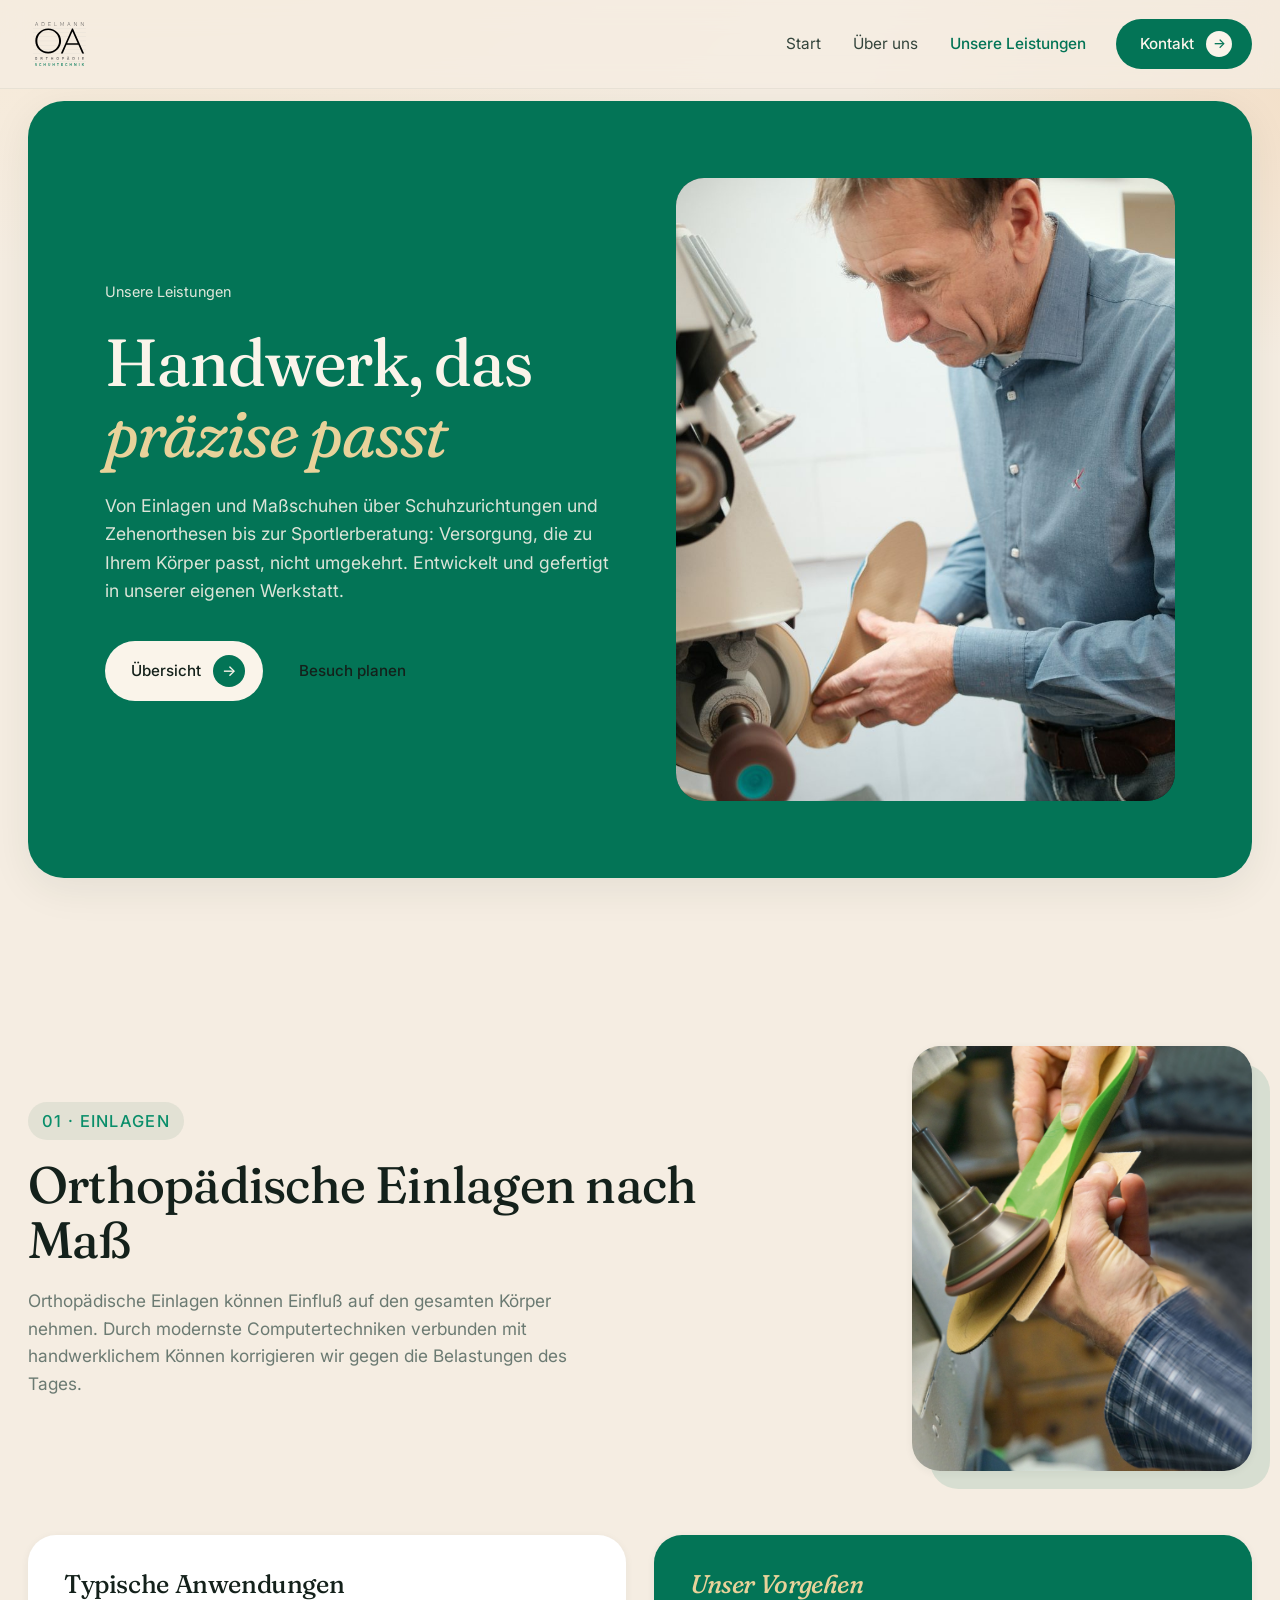
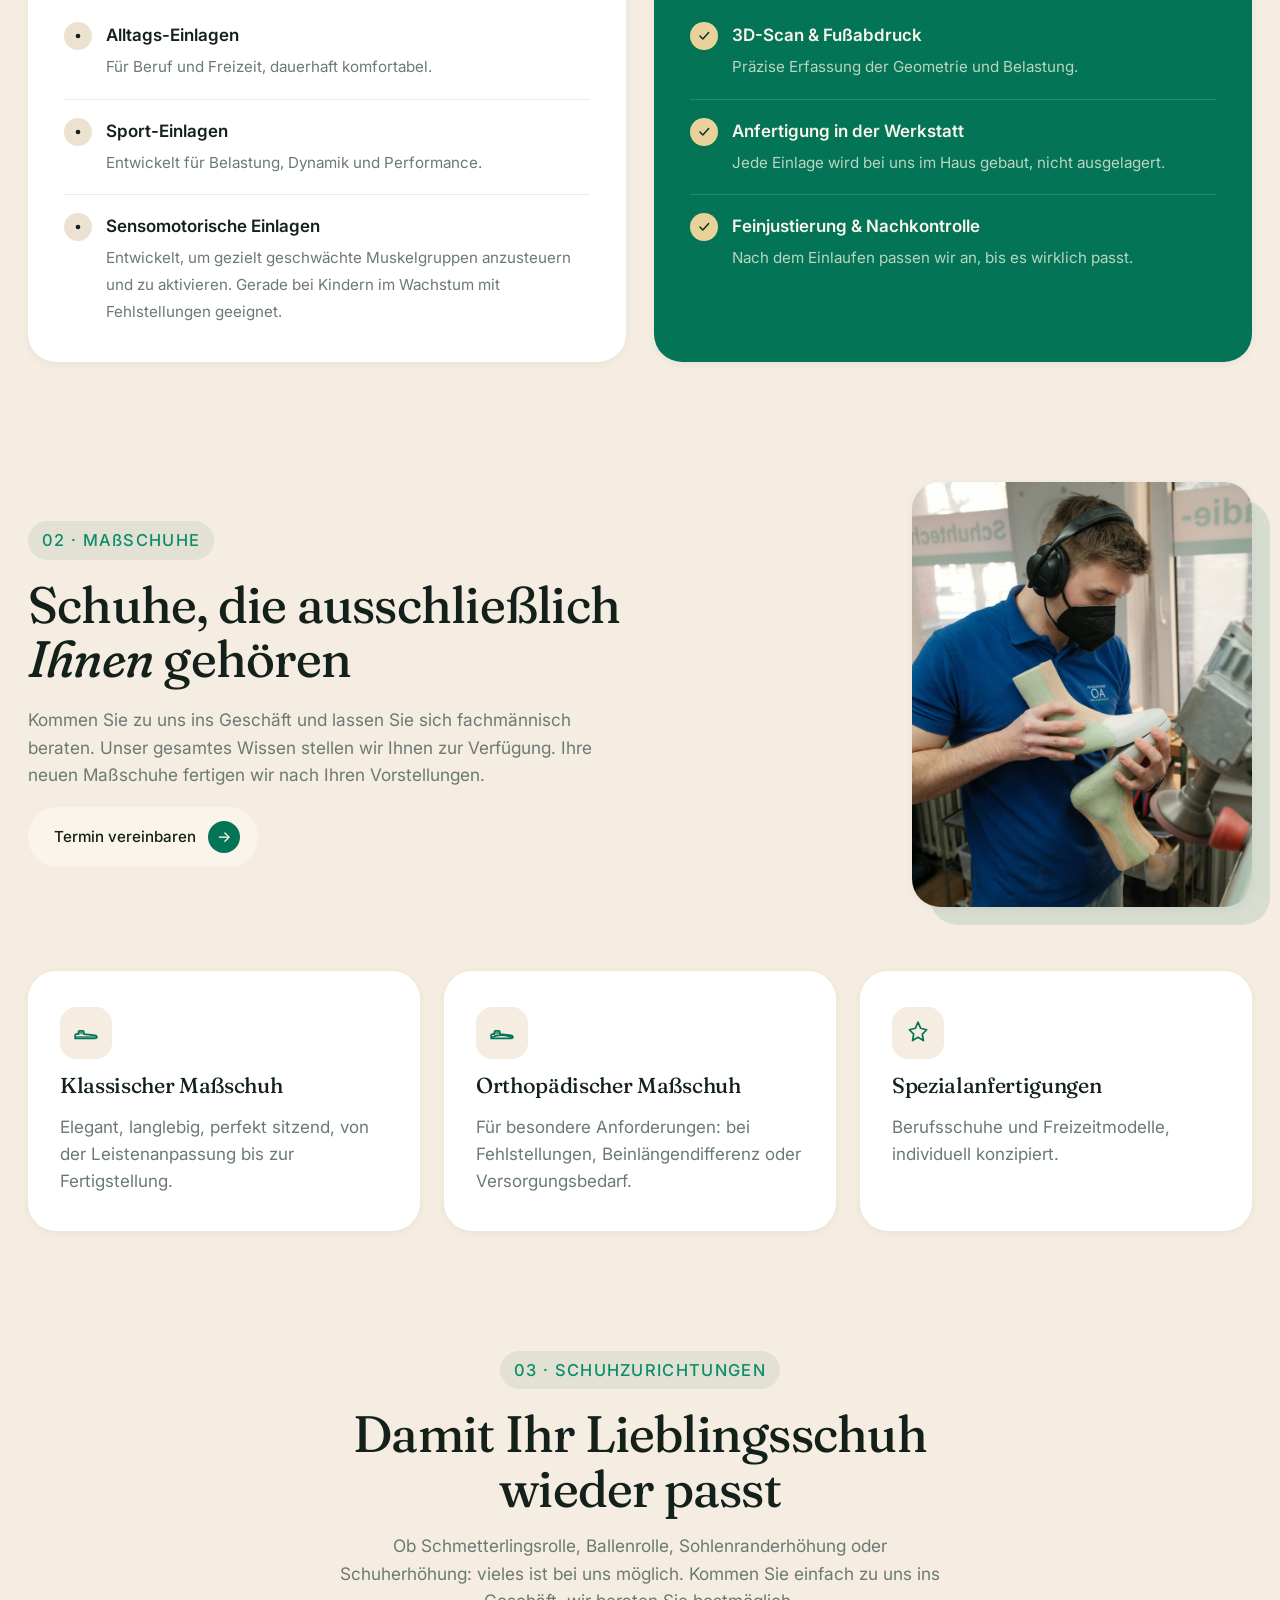
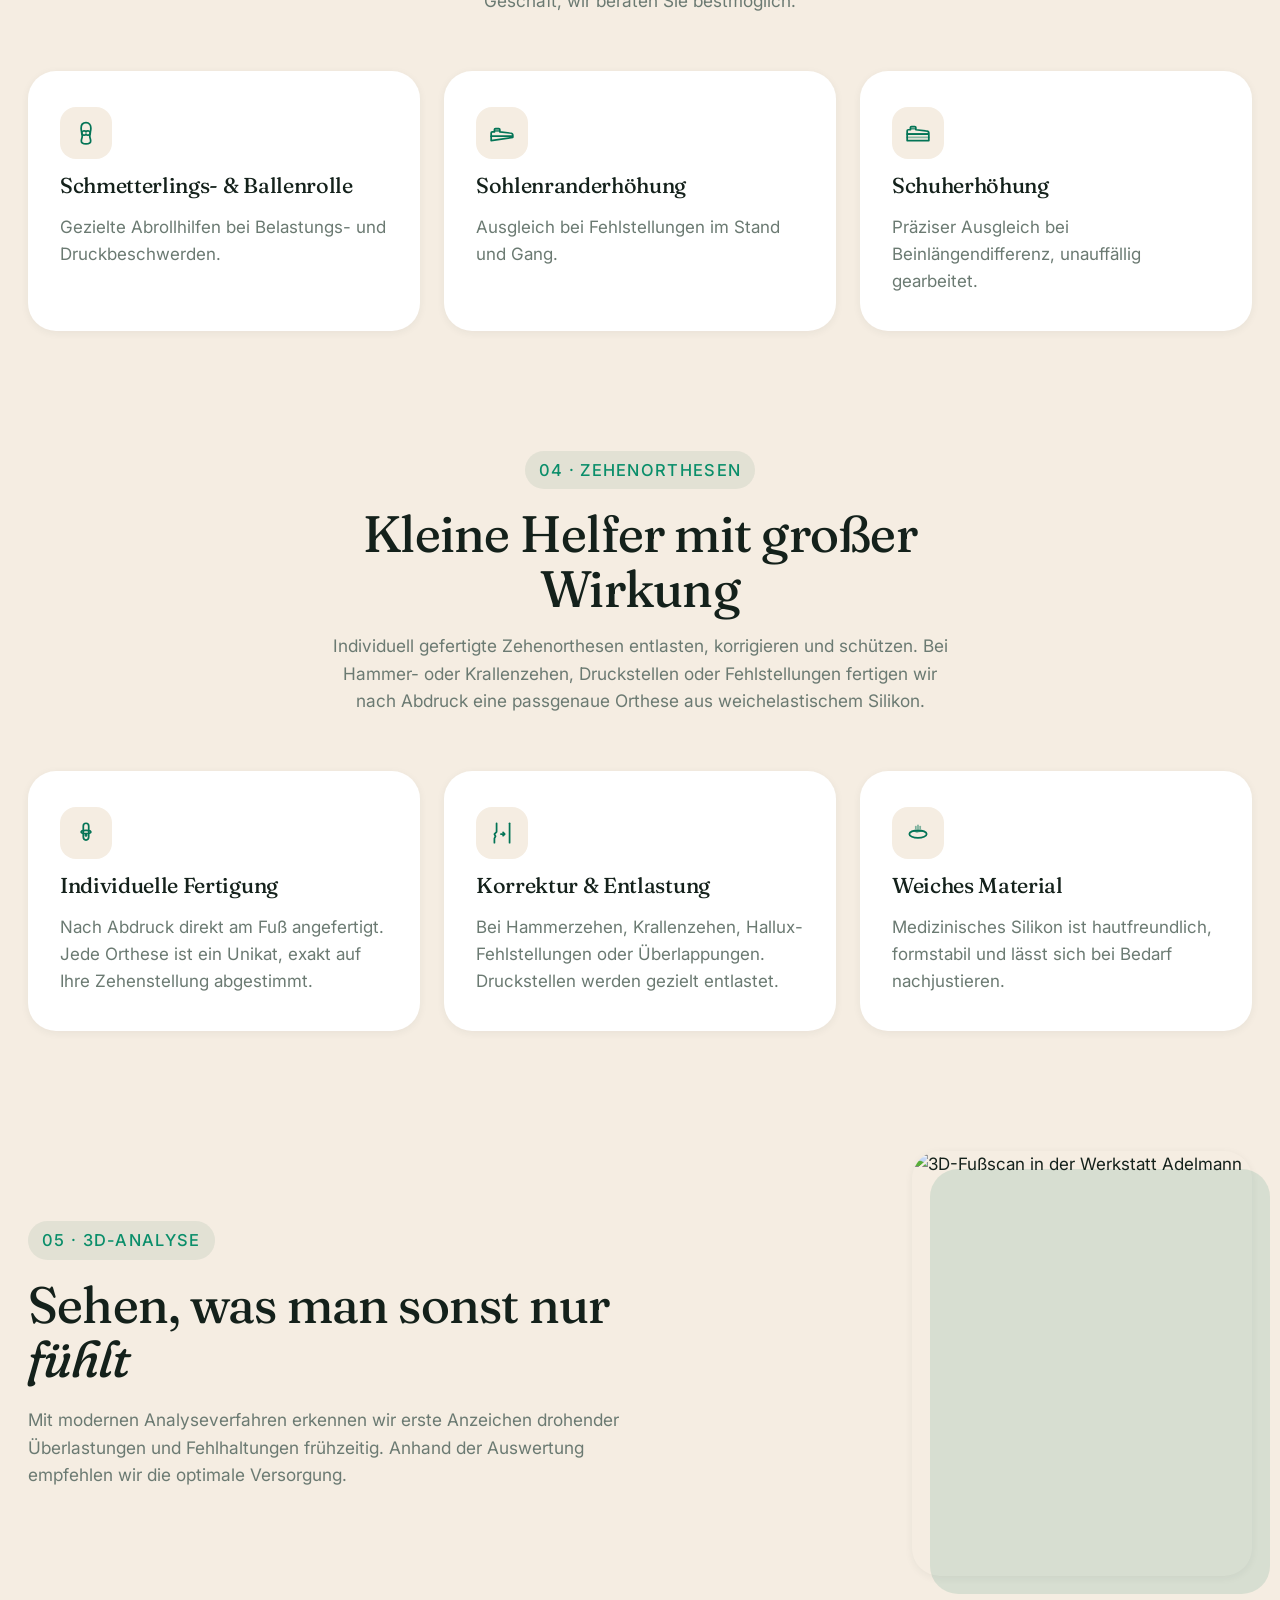
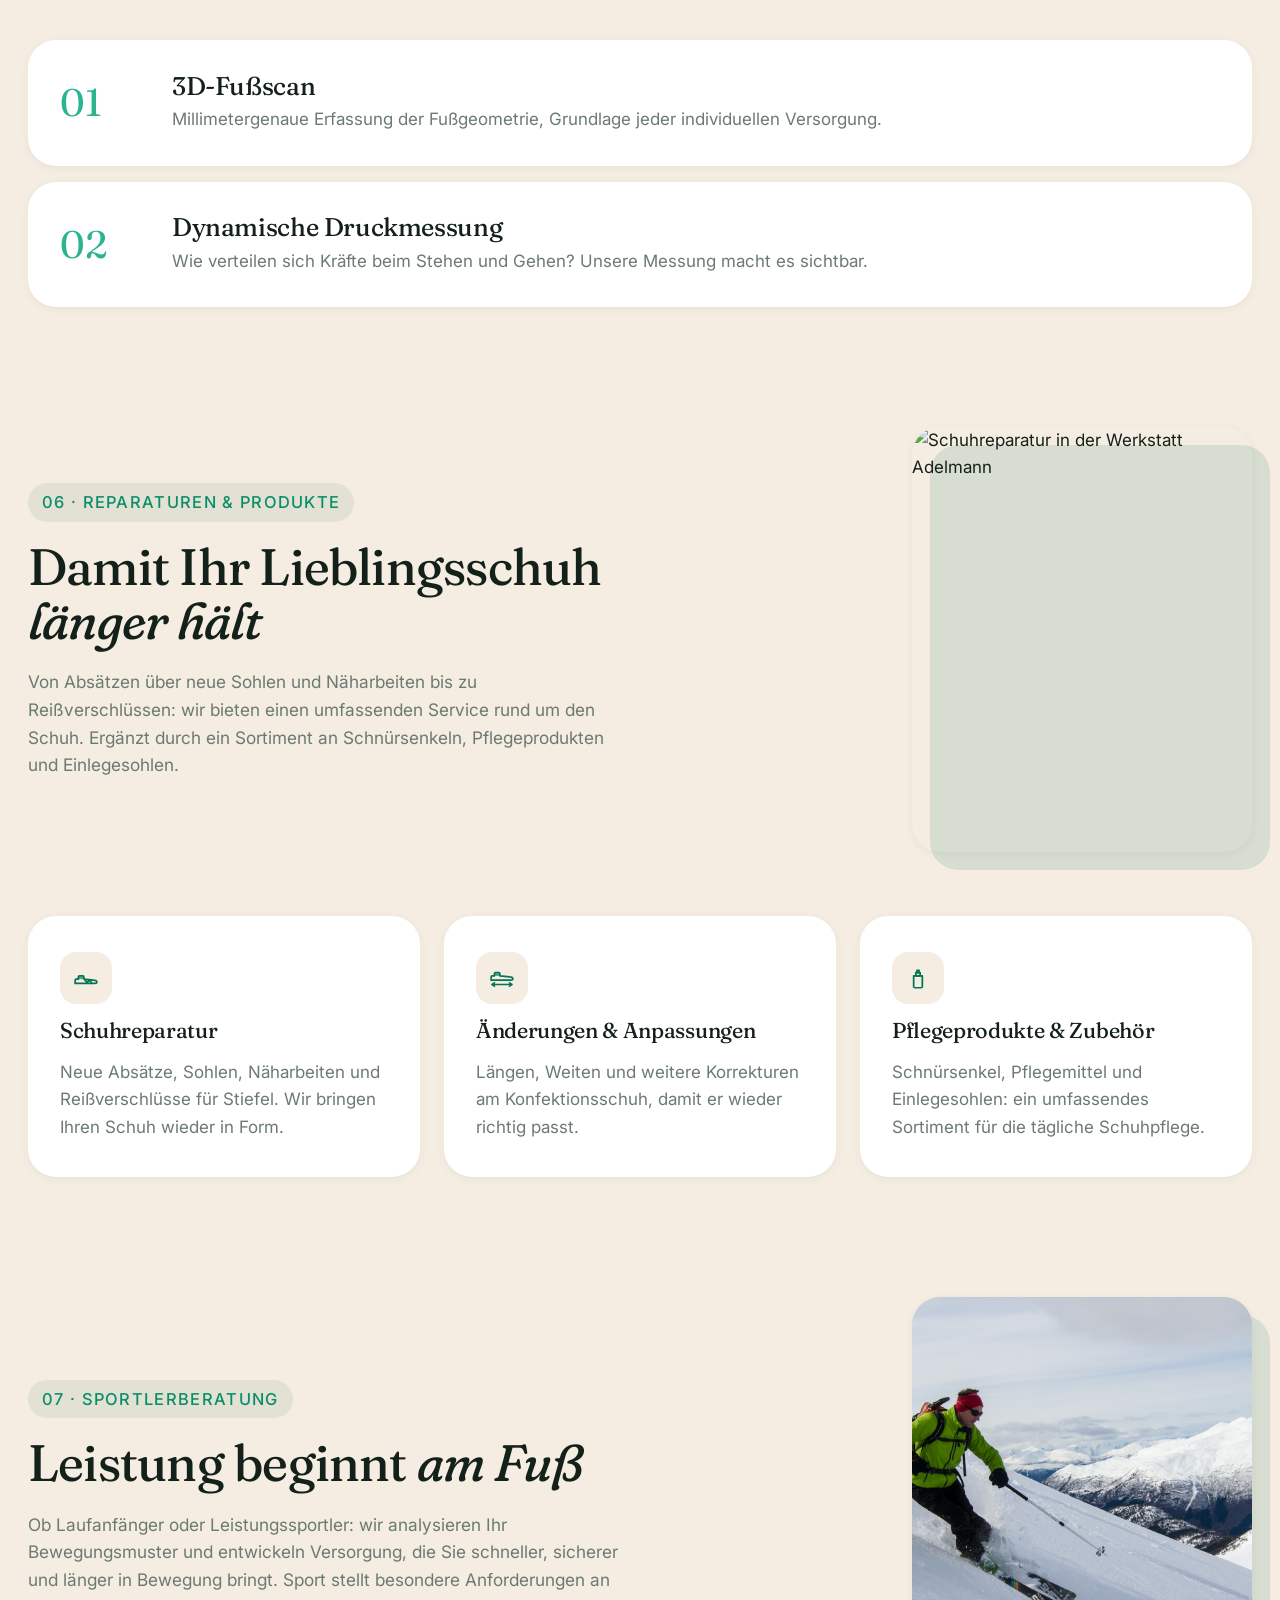
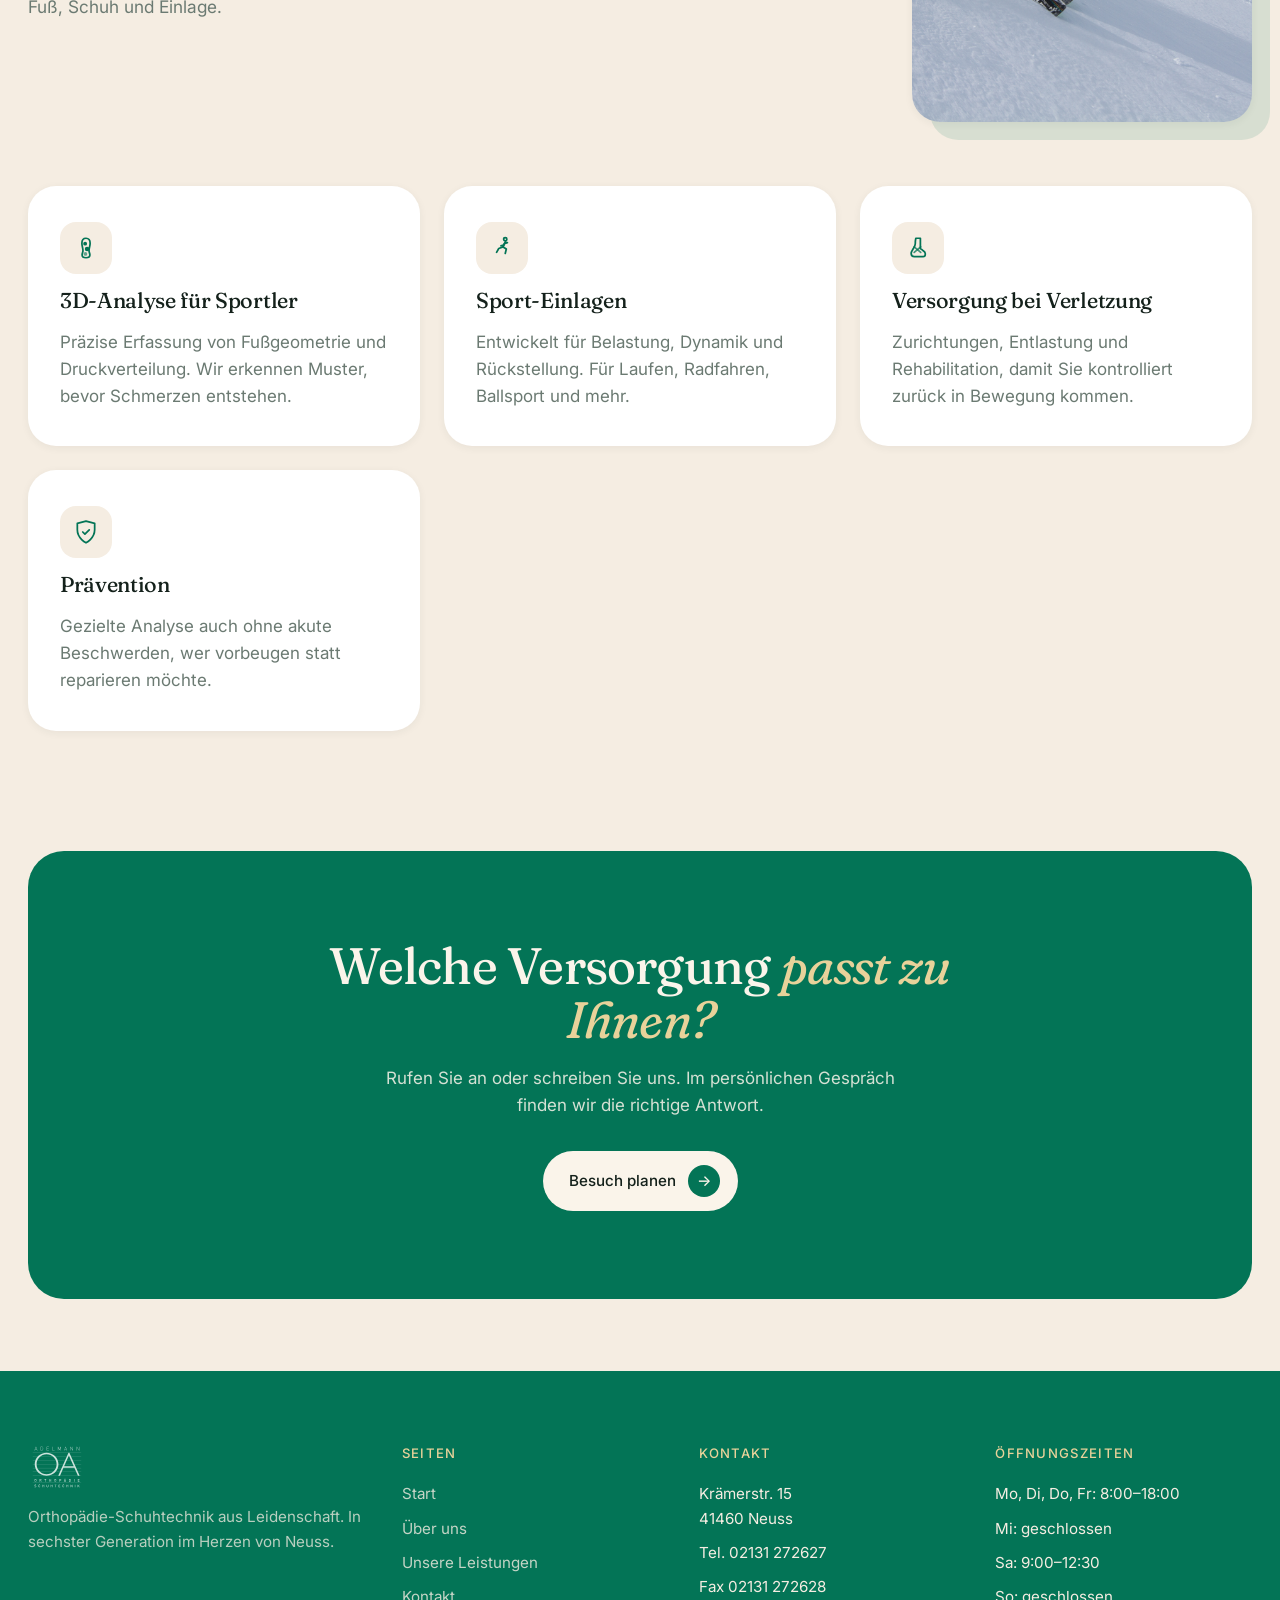
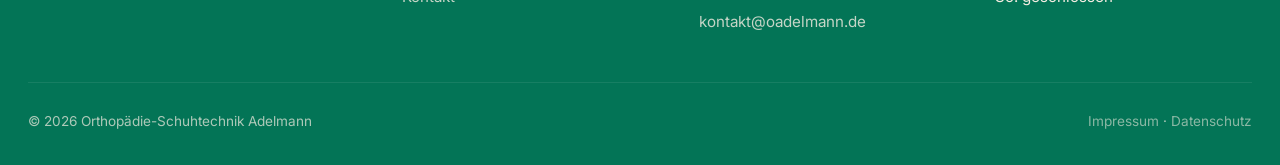
==== commit 2111ef4e: "3D-Analyse: GIF statt Standbild (DSCF1124)" ====
--- a/leistungen/index.html
+++ b/leistungen/index.html
@@ -39,7 +39,7 @@
         </div>
       </div>
       <div class="hero-visual has-image">
-        <img src="../images/DSCF1238.jpg" alt="Detail aus der Werkstatt Adelmann" loading="eager" style="object-position: center bottom;" />
+        <img src="../images/DSCF1238.jpg" alt="Detail aus der Werkstatt Adelmann" loading="eager" style="object-position: center 62%;" />
       </div>
     </div>
   </section>
@@ -168,7 +168,7 @@
           <p>Mit modernen Analyseverfahren erkennen wir erste Anzeichen drohender Überlastungen und Fehlhaltungen frühzeitig. Anhand der Auswertung empfehlen wir die optimale Versorgung.</p>
         </div>
         <figure class="split-head-figure">
-          <img src="../images/3D-Scan.png" alt="3D-Fußscan in der Werkstatt Adelmann" loading="lazy" />
+          <img src="../images/DSCF1124.gif" alt="3D-Fußscan in der Werkstatt Adelmann" loading="lazy" />
         </figure>
       </div>
       <div class="process-list">
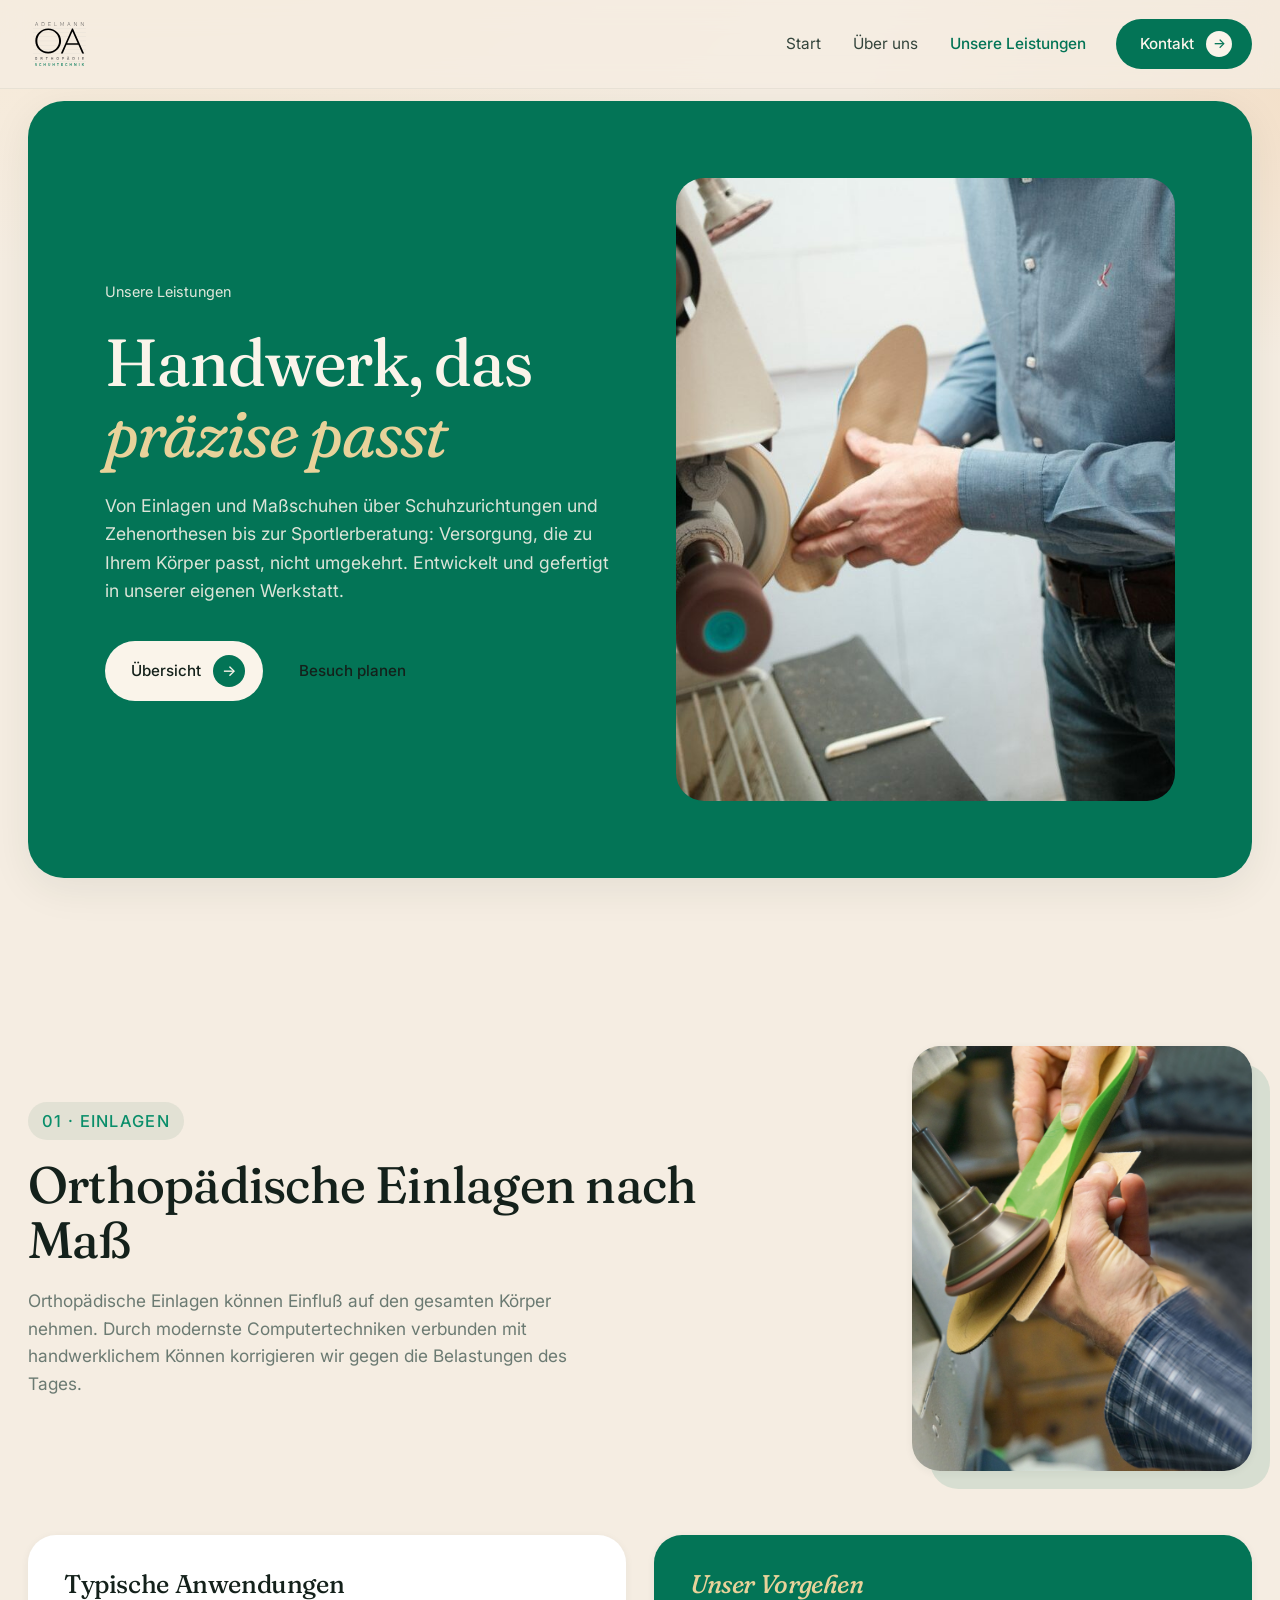
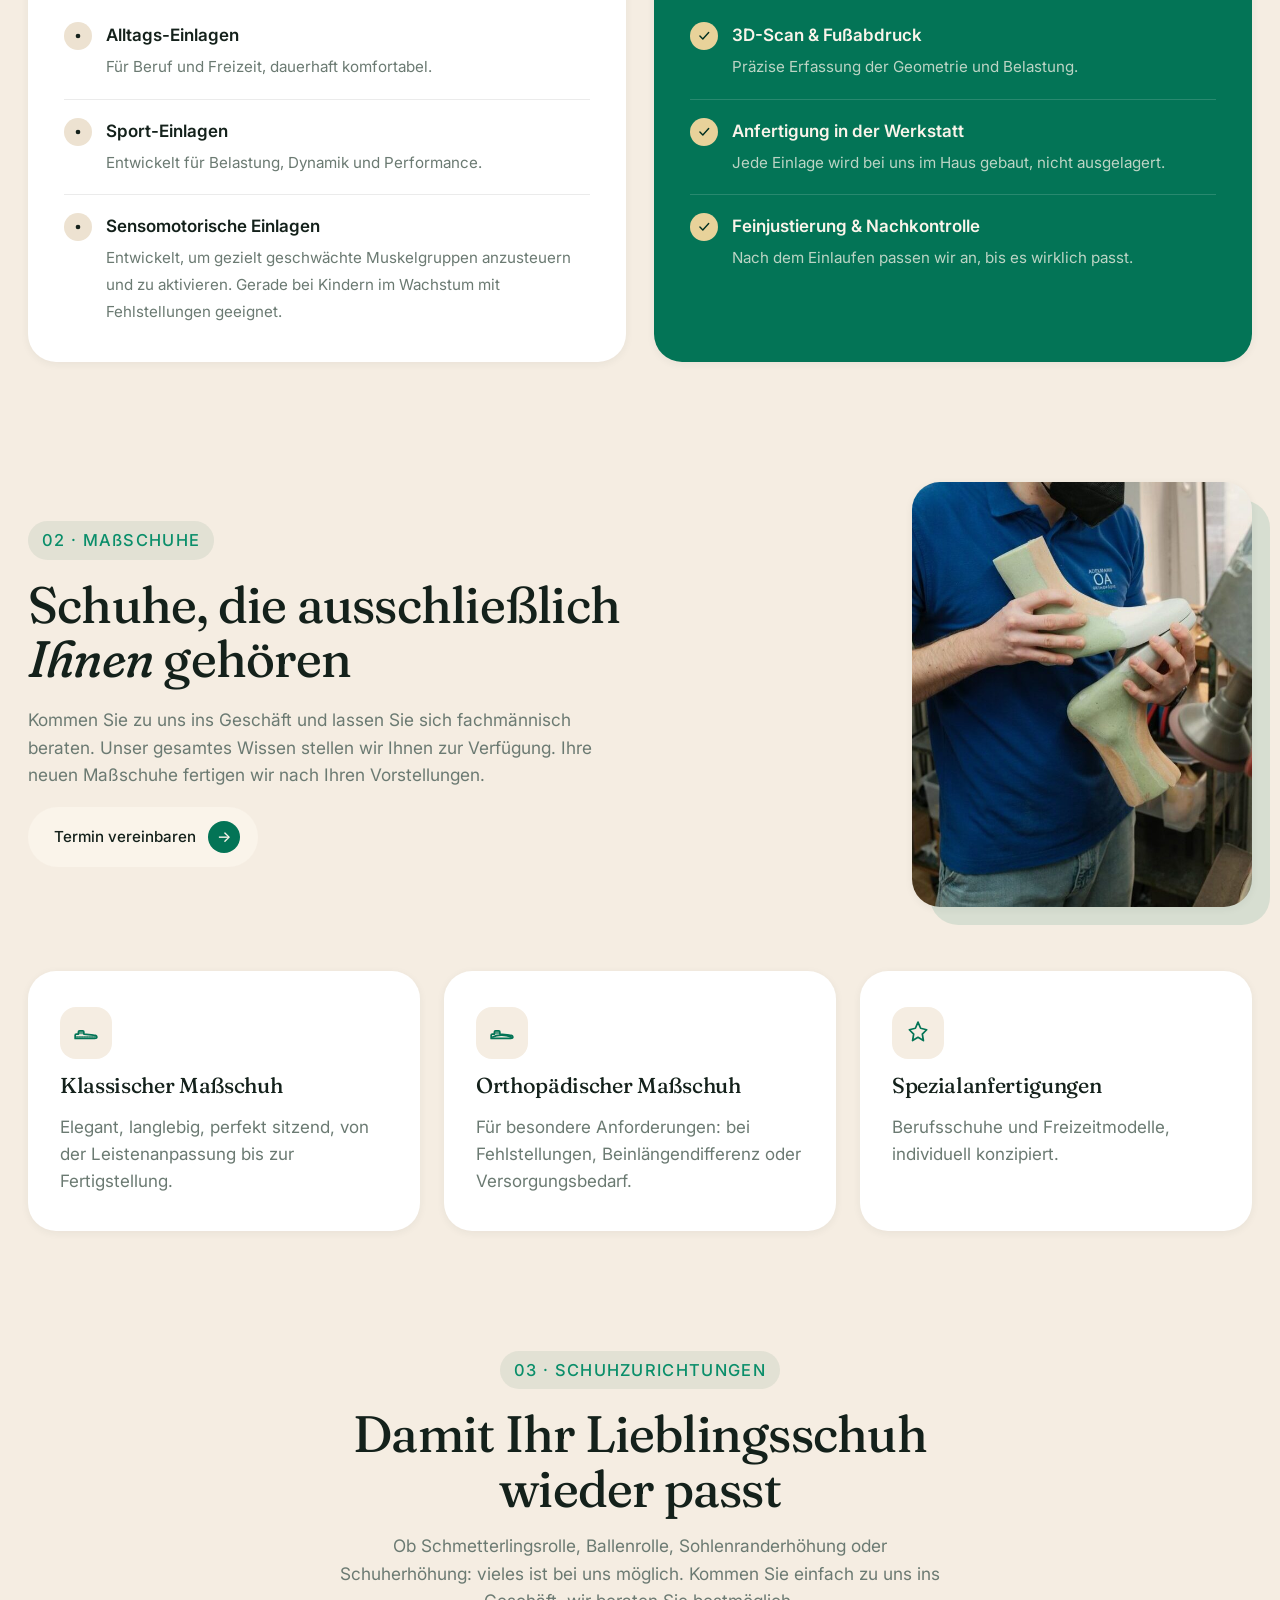
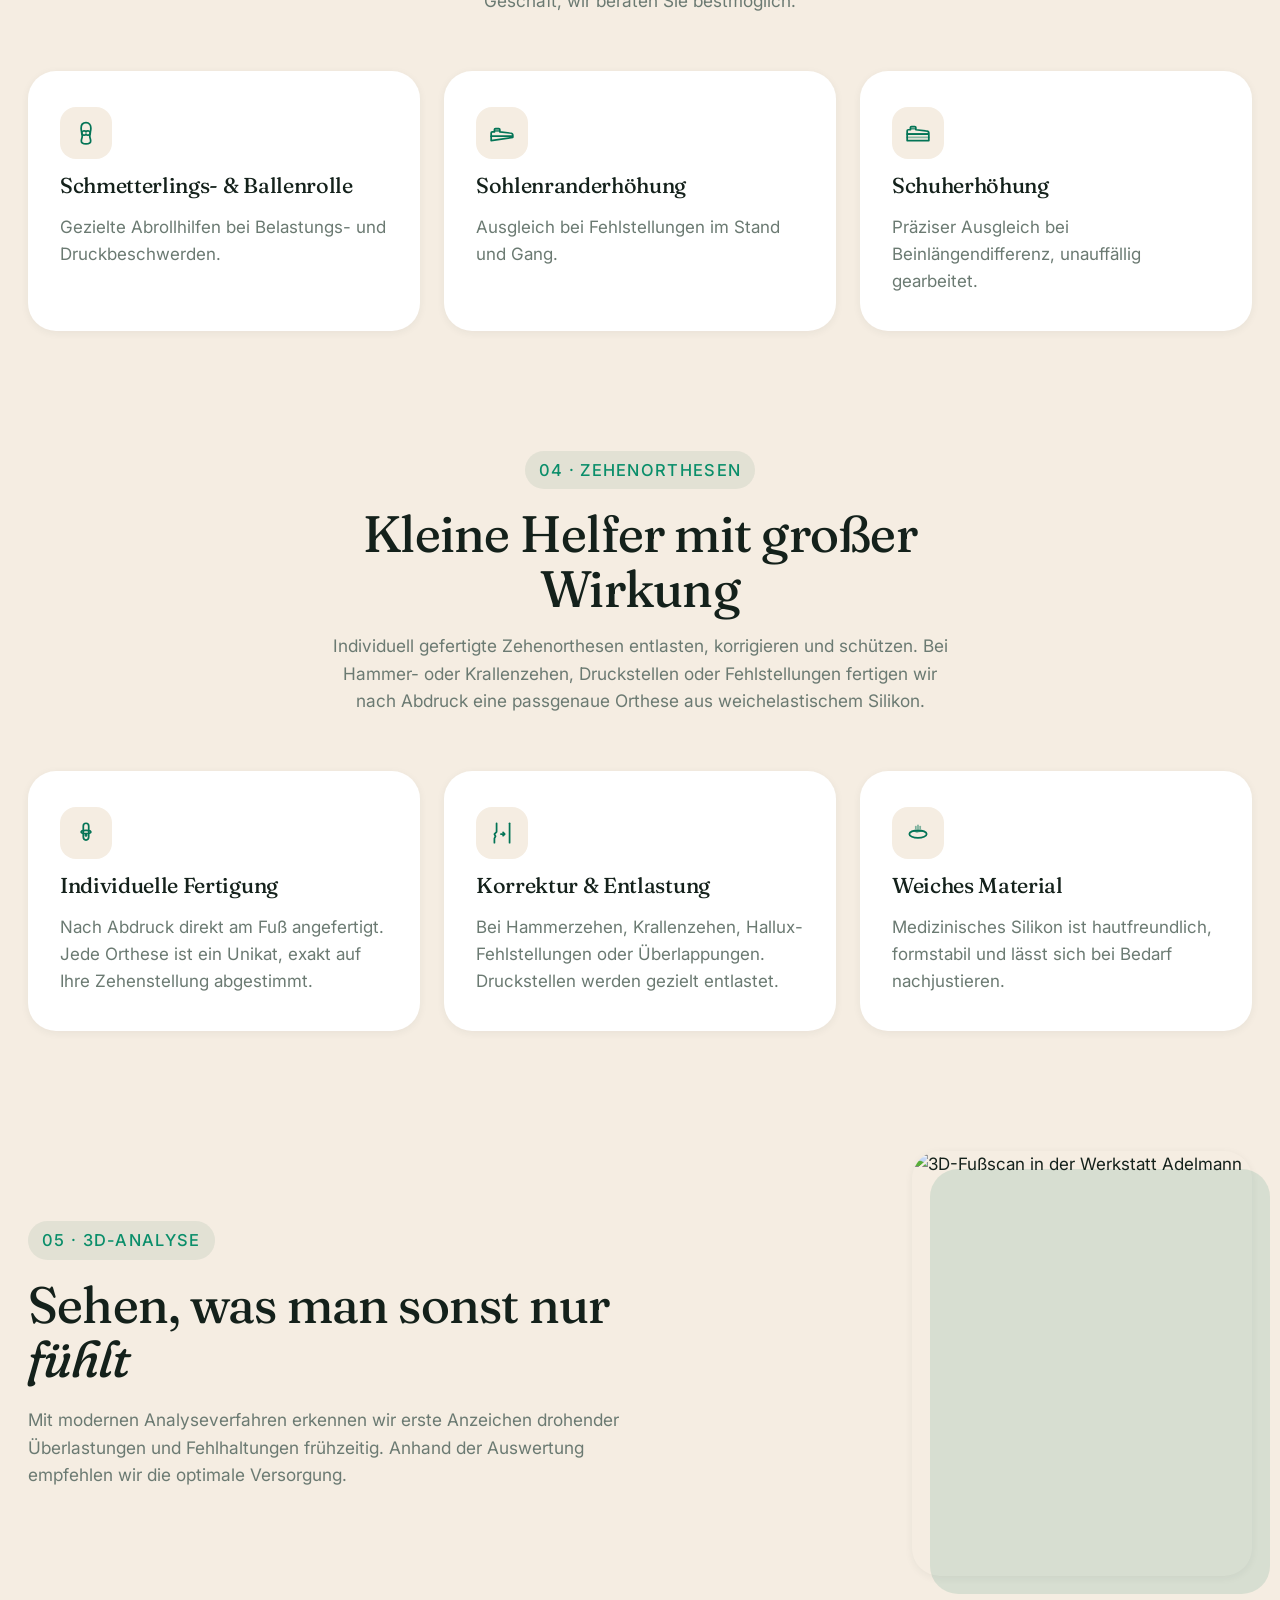
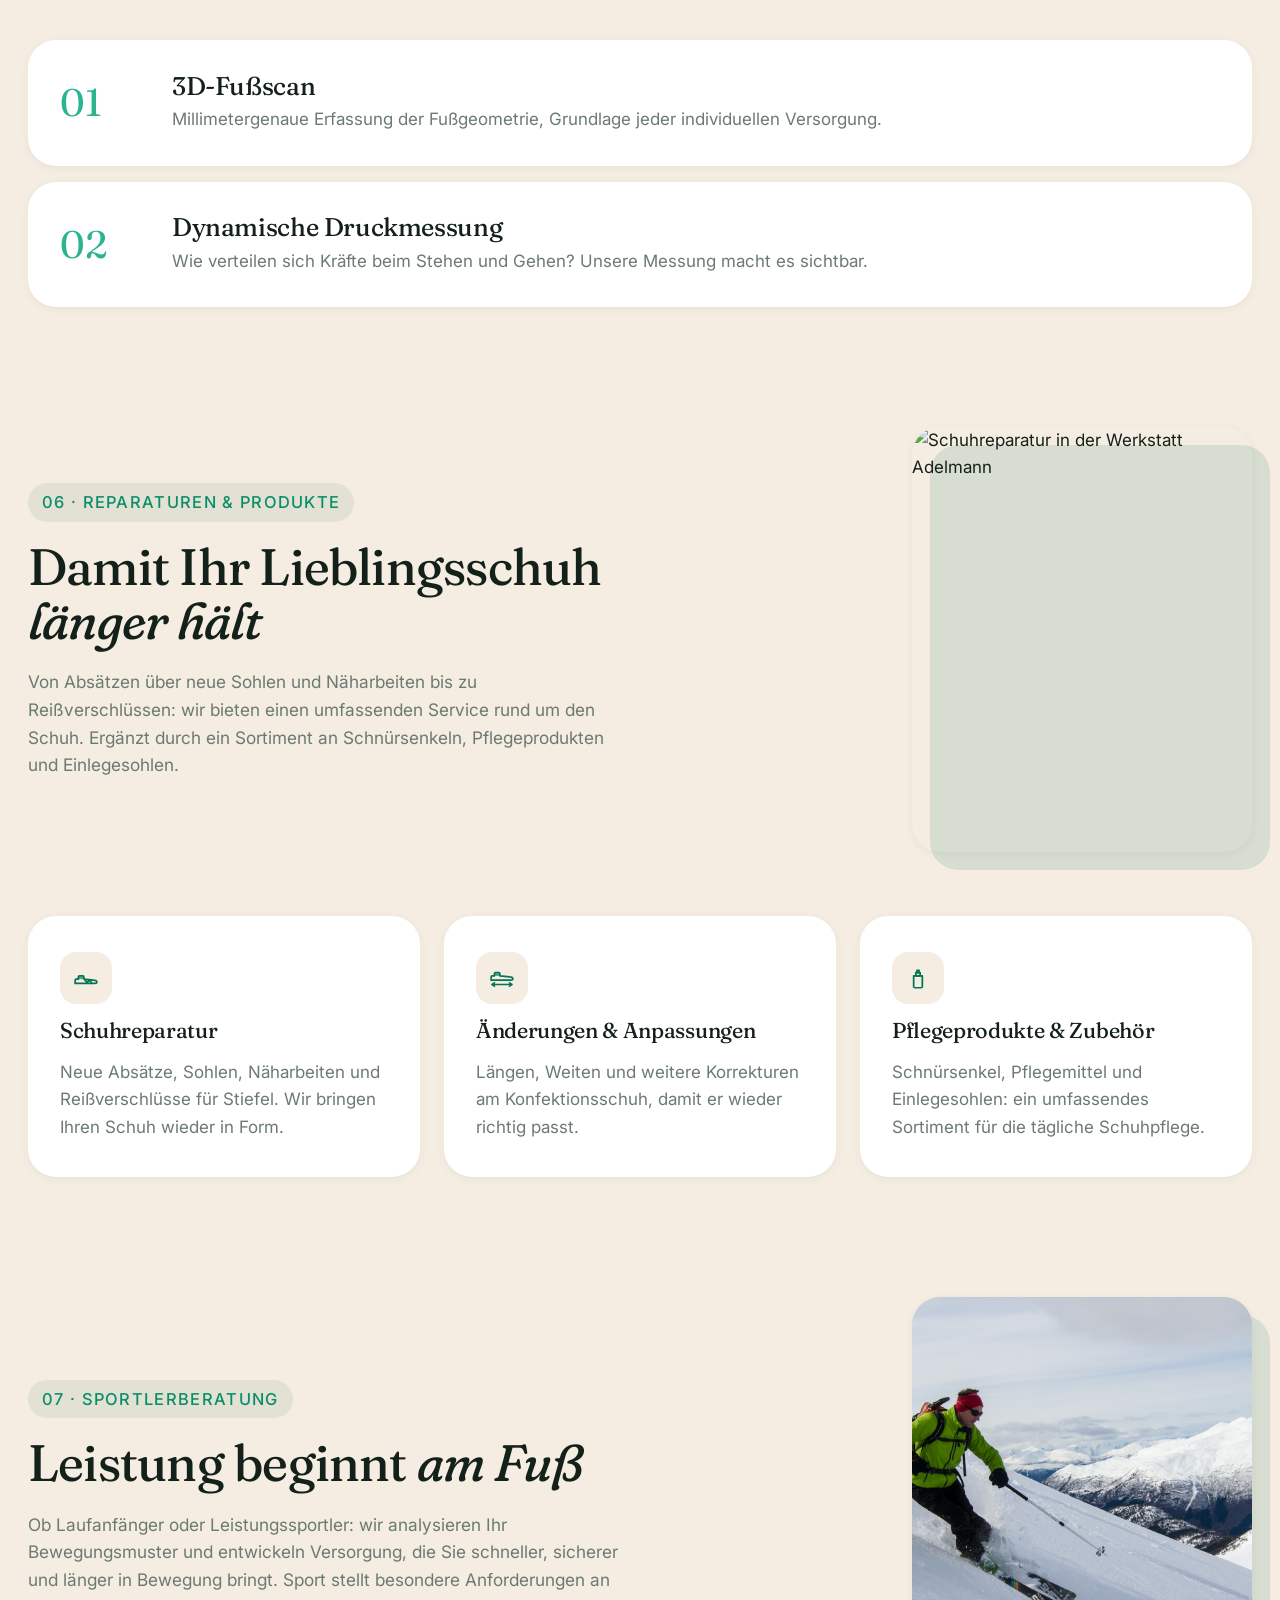
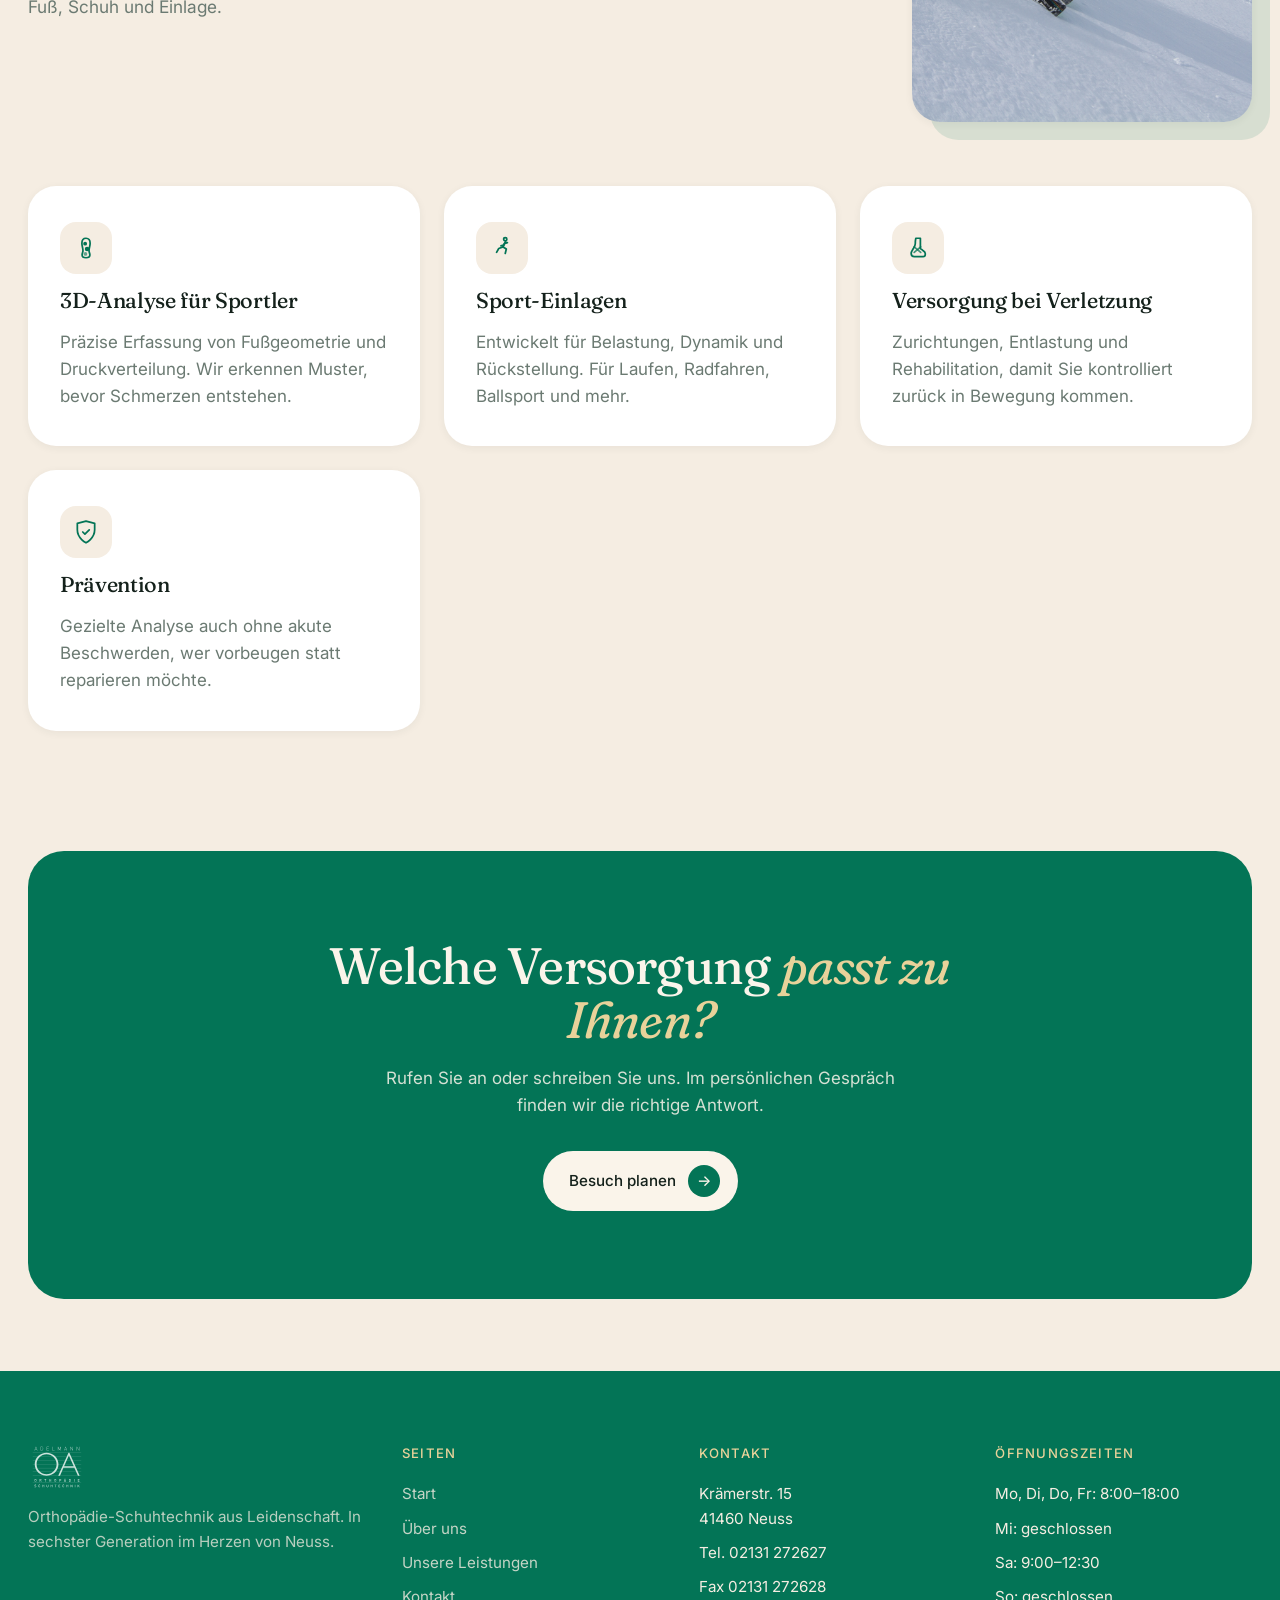
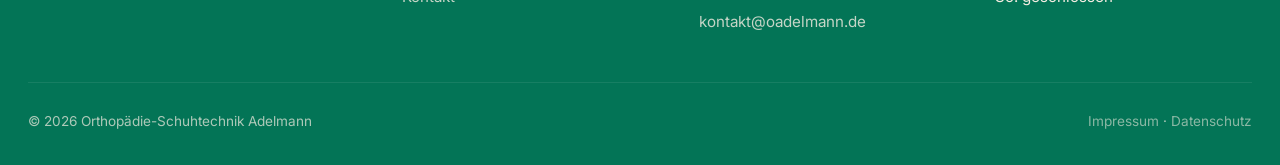
==== commit 591bb71b: "Hero-Bilder zugeschnitten: Fokus auf Einlage/Leisten, kein Gesicht" ====
--- a/leistungen/index.html
+++ b/leistungen/index.html
@@ -39,7 +39,7 @@
         </div>
       </div>
       <div class="hero-visual has-image">
-        <img src="../images/DSCF1238.jpg" alt="Detail aus der Werkstatt Adelmann" loading="eager" style="object-position: center 62%;" />
+        <img src="../images/DSCF1238.jpg" alt="Detail aus der Werkstatt Adelmann" loading="eager" />
       </div>
     </div>
   </section>
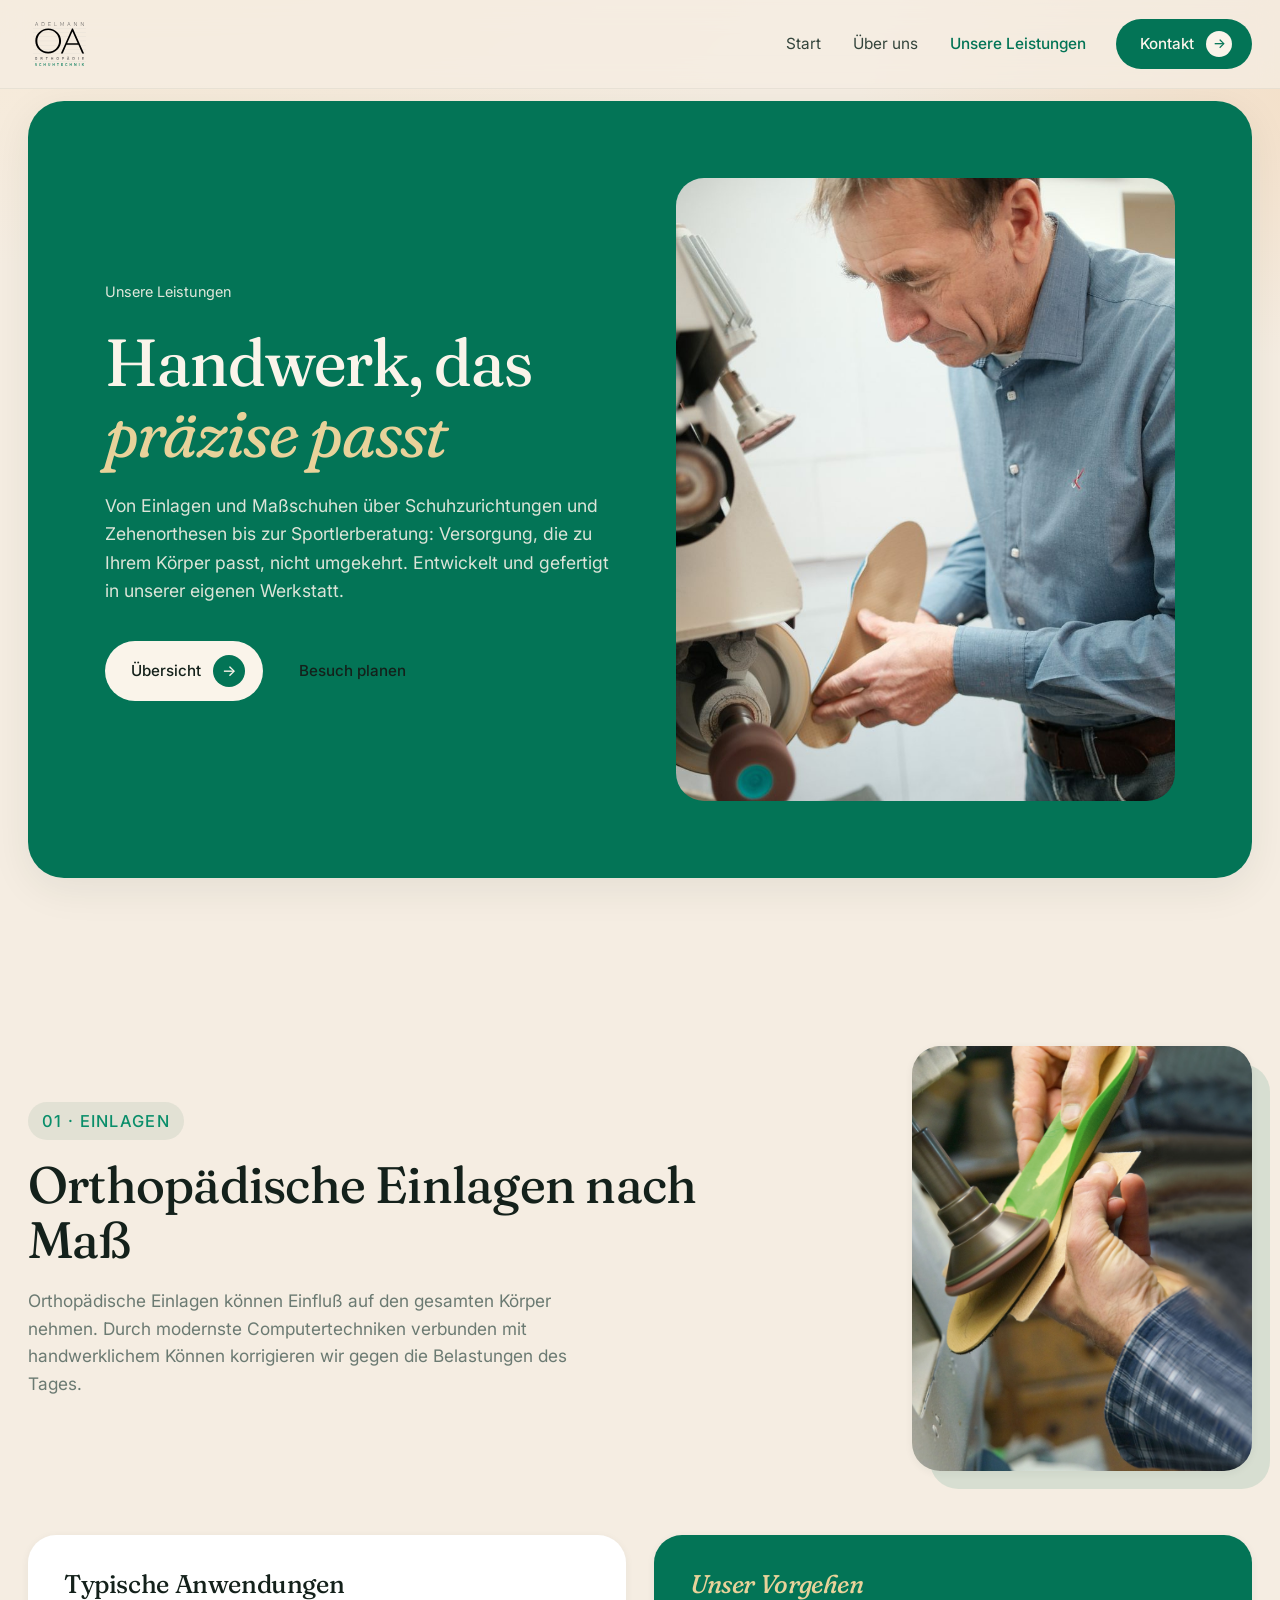
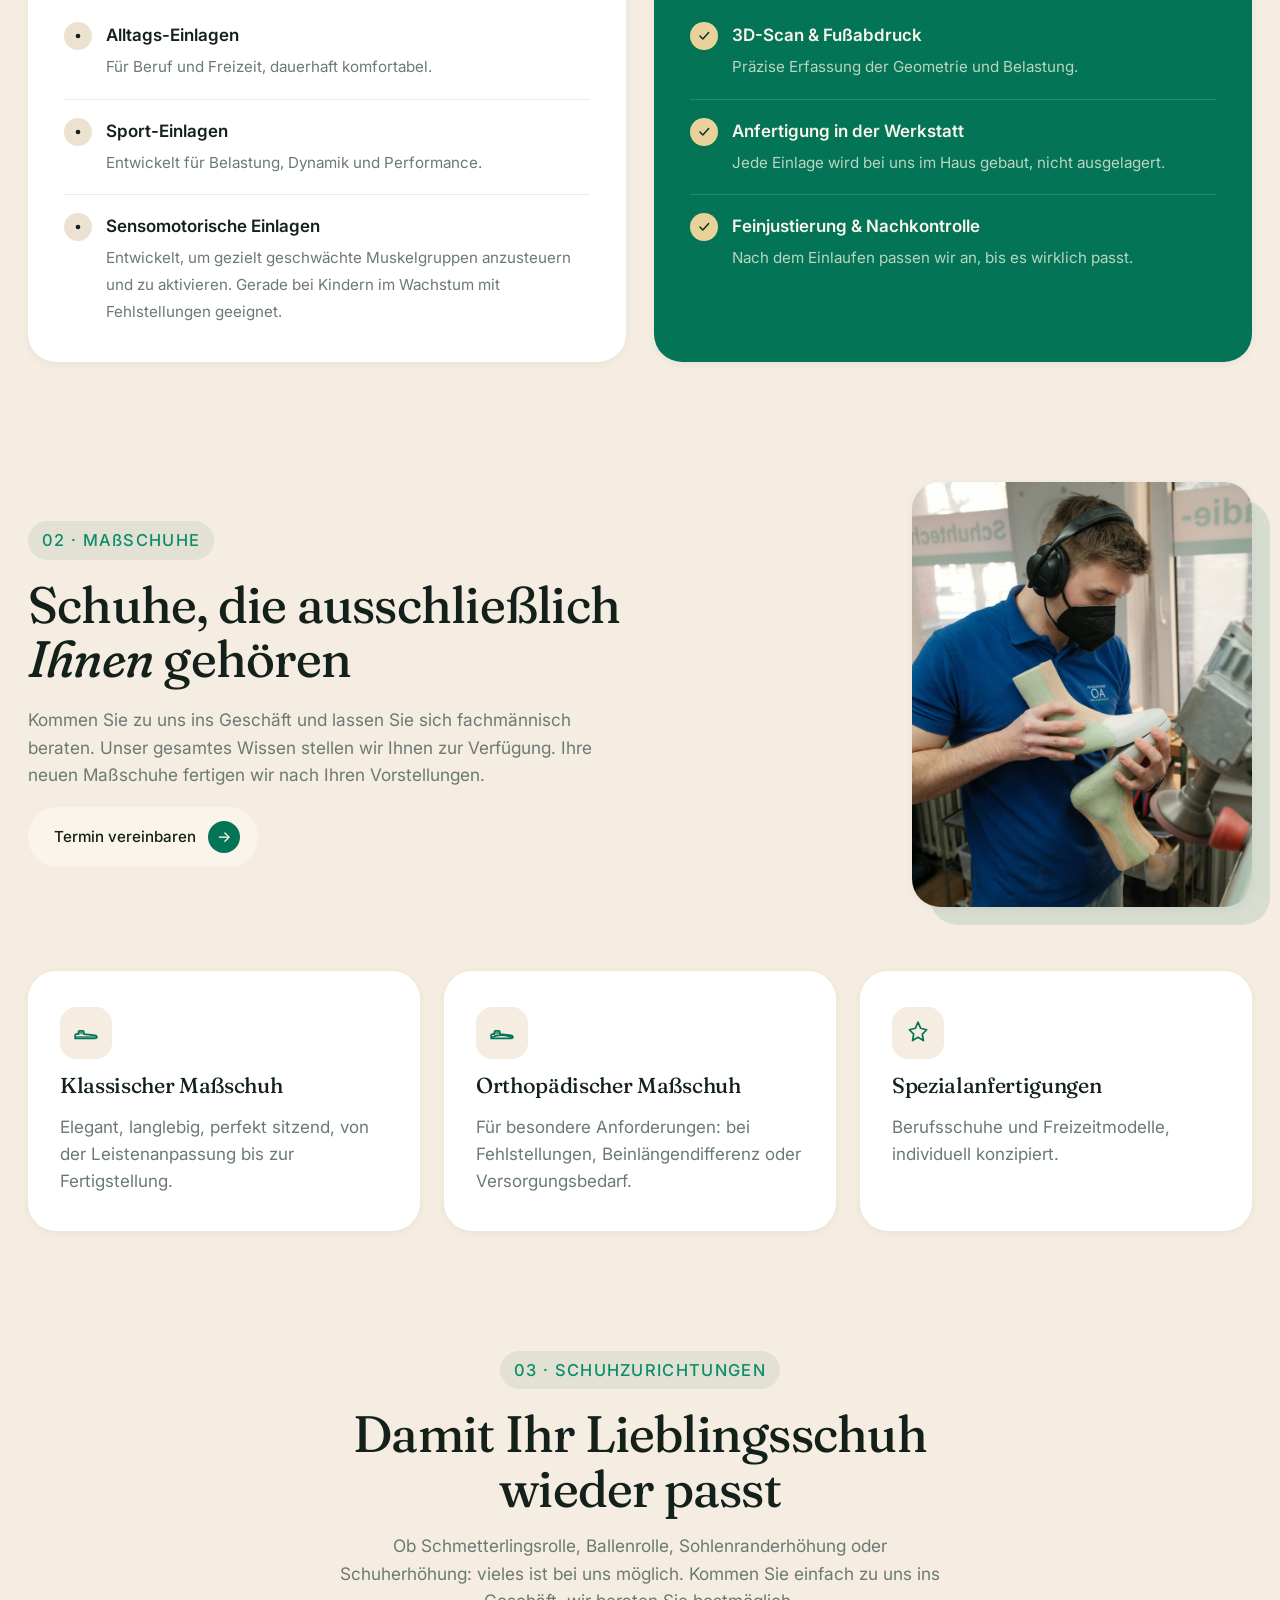
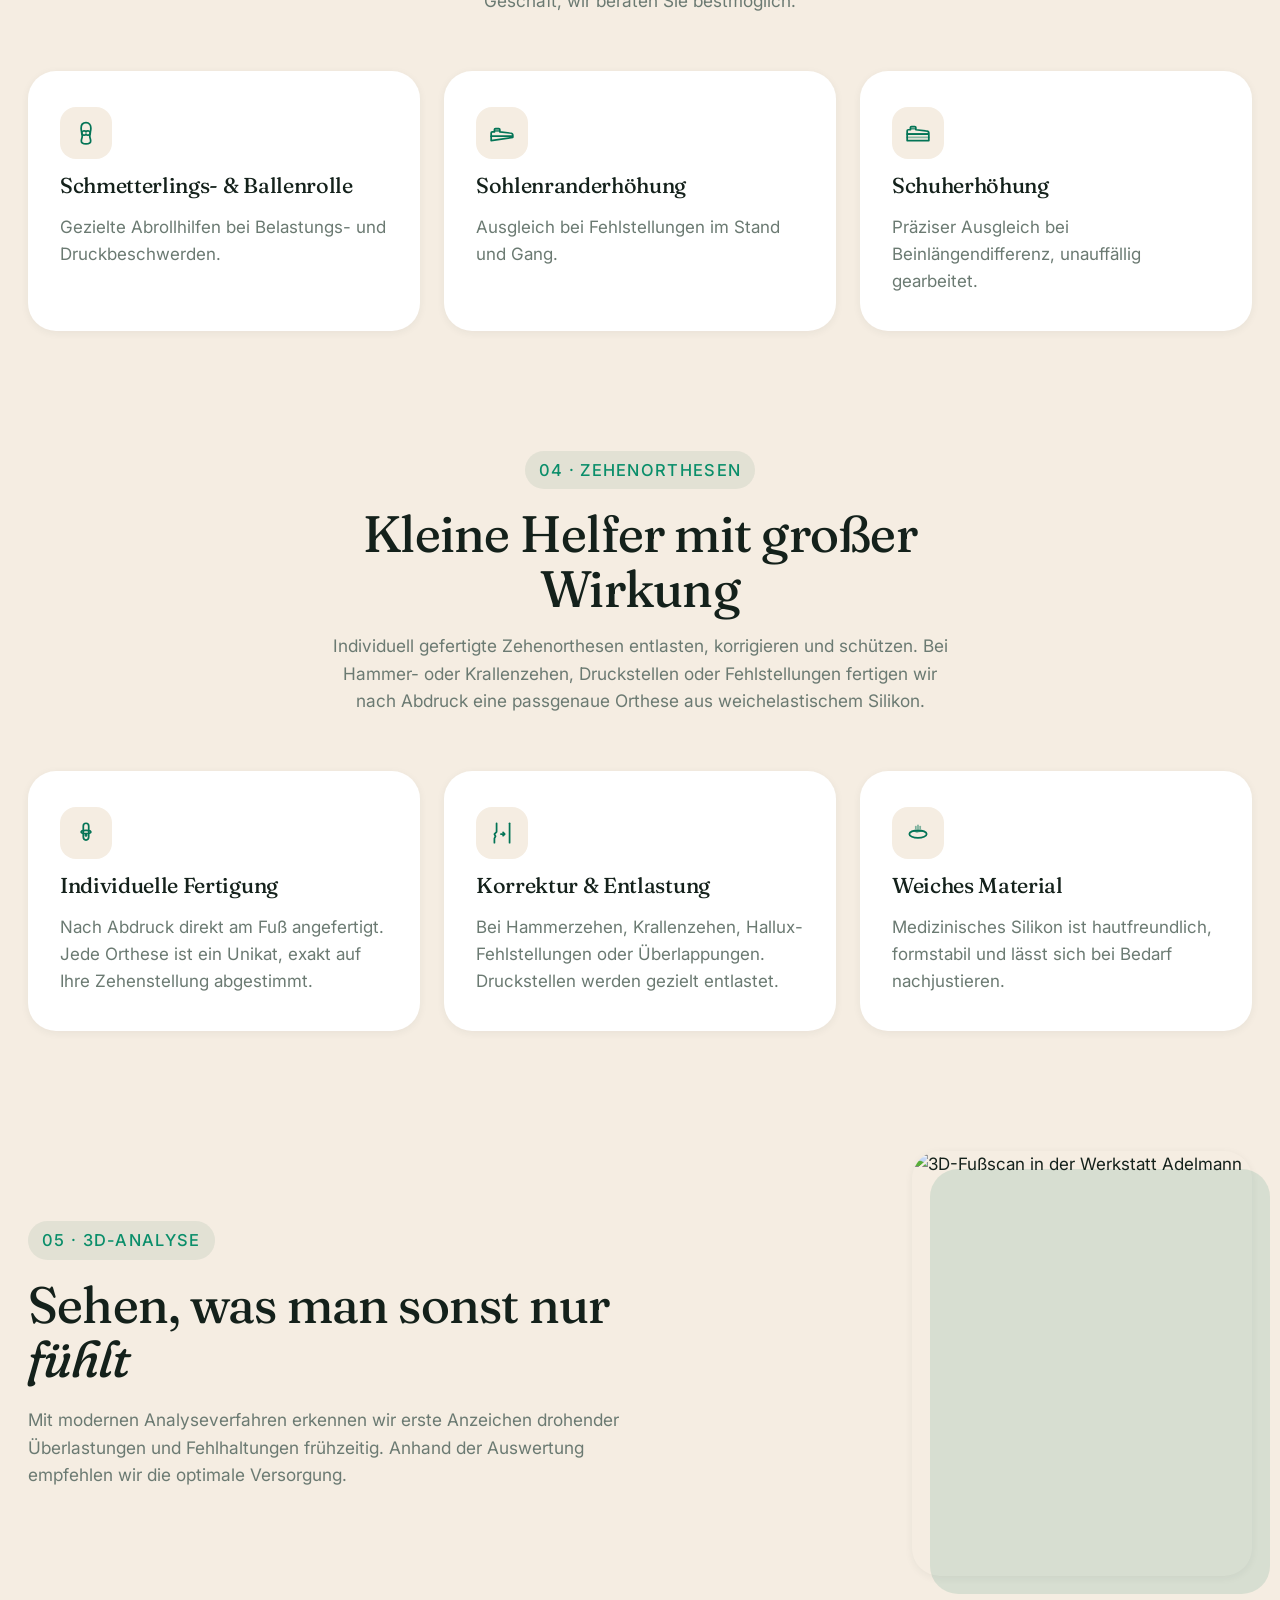
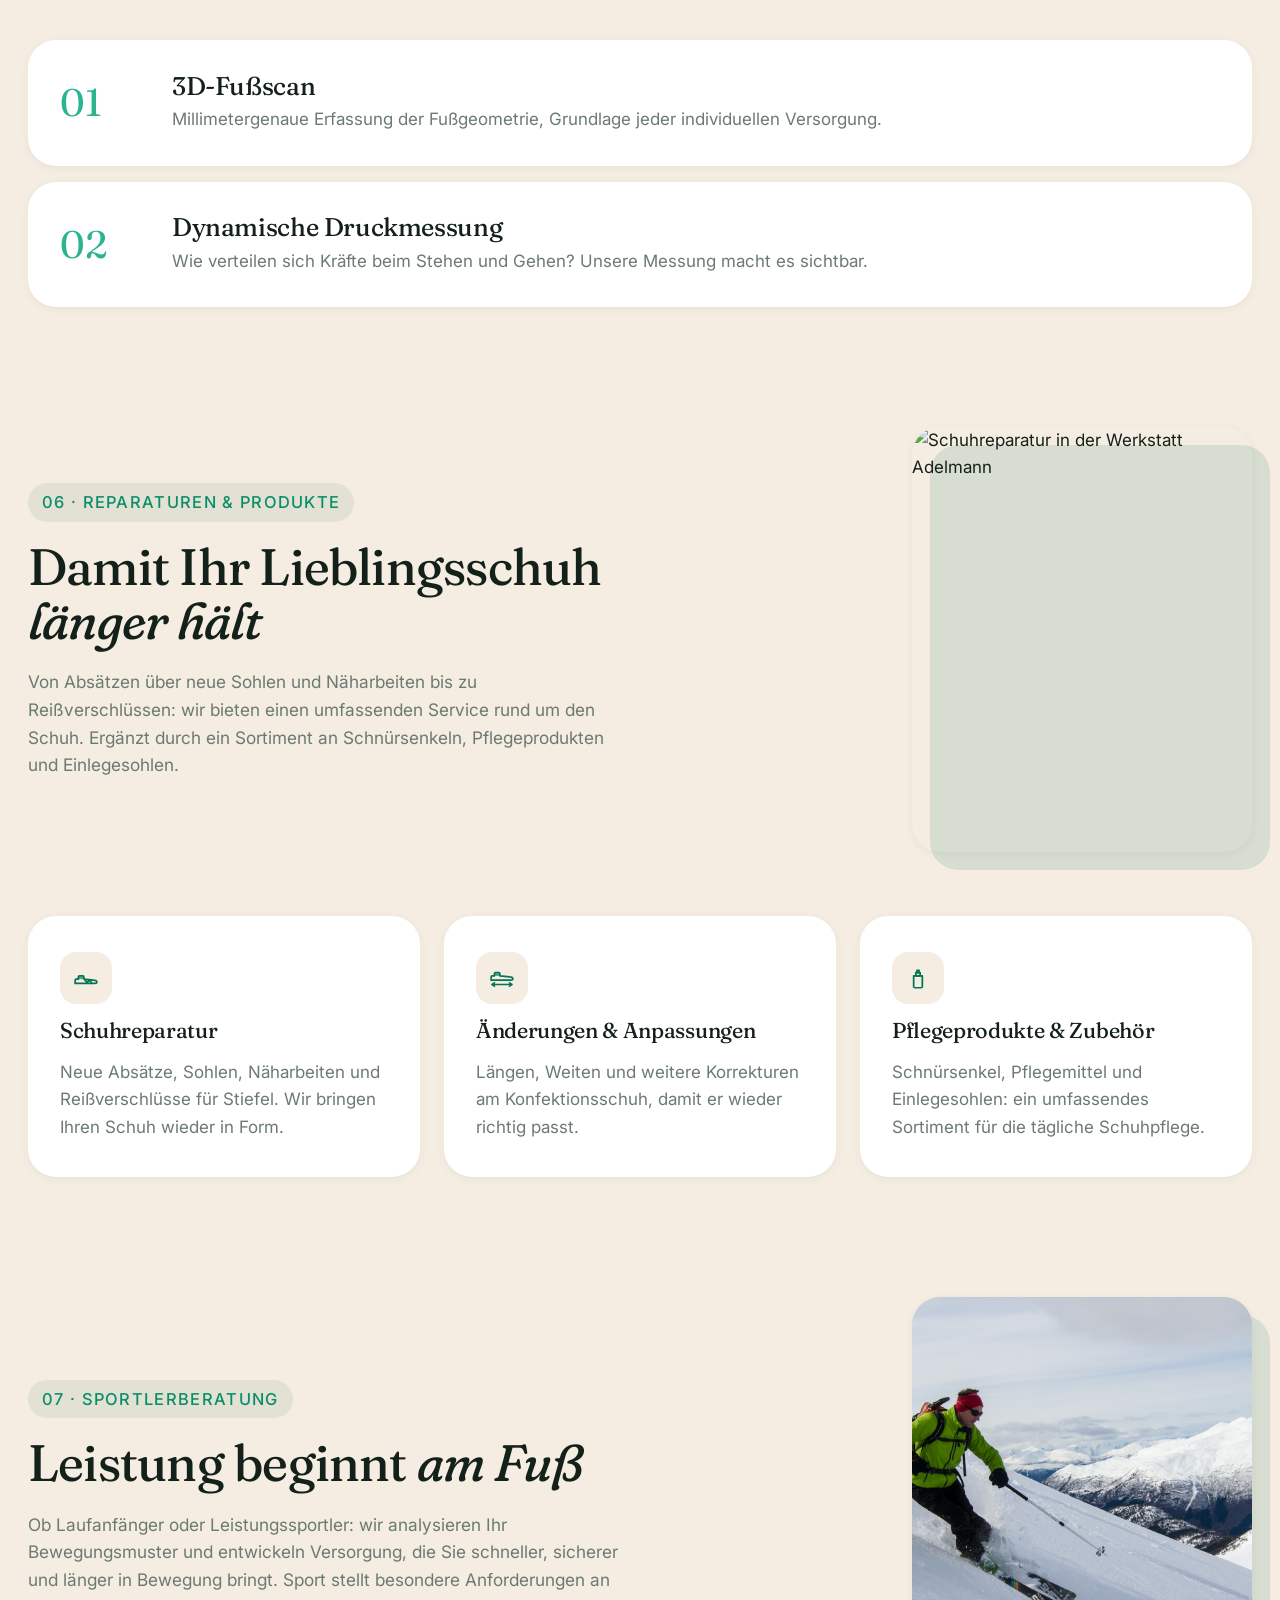
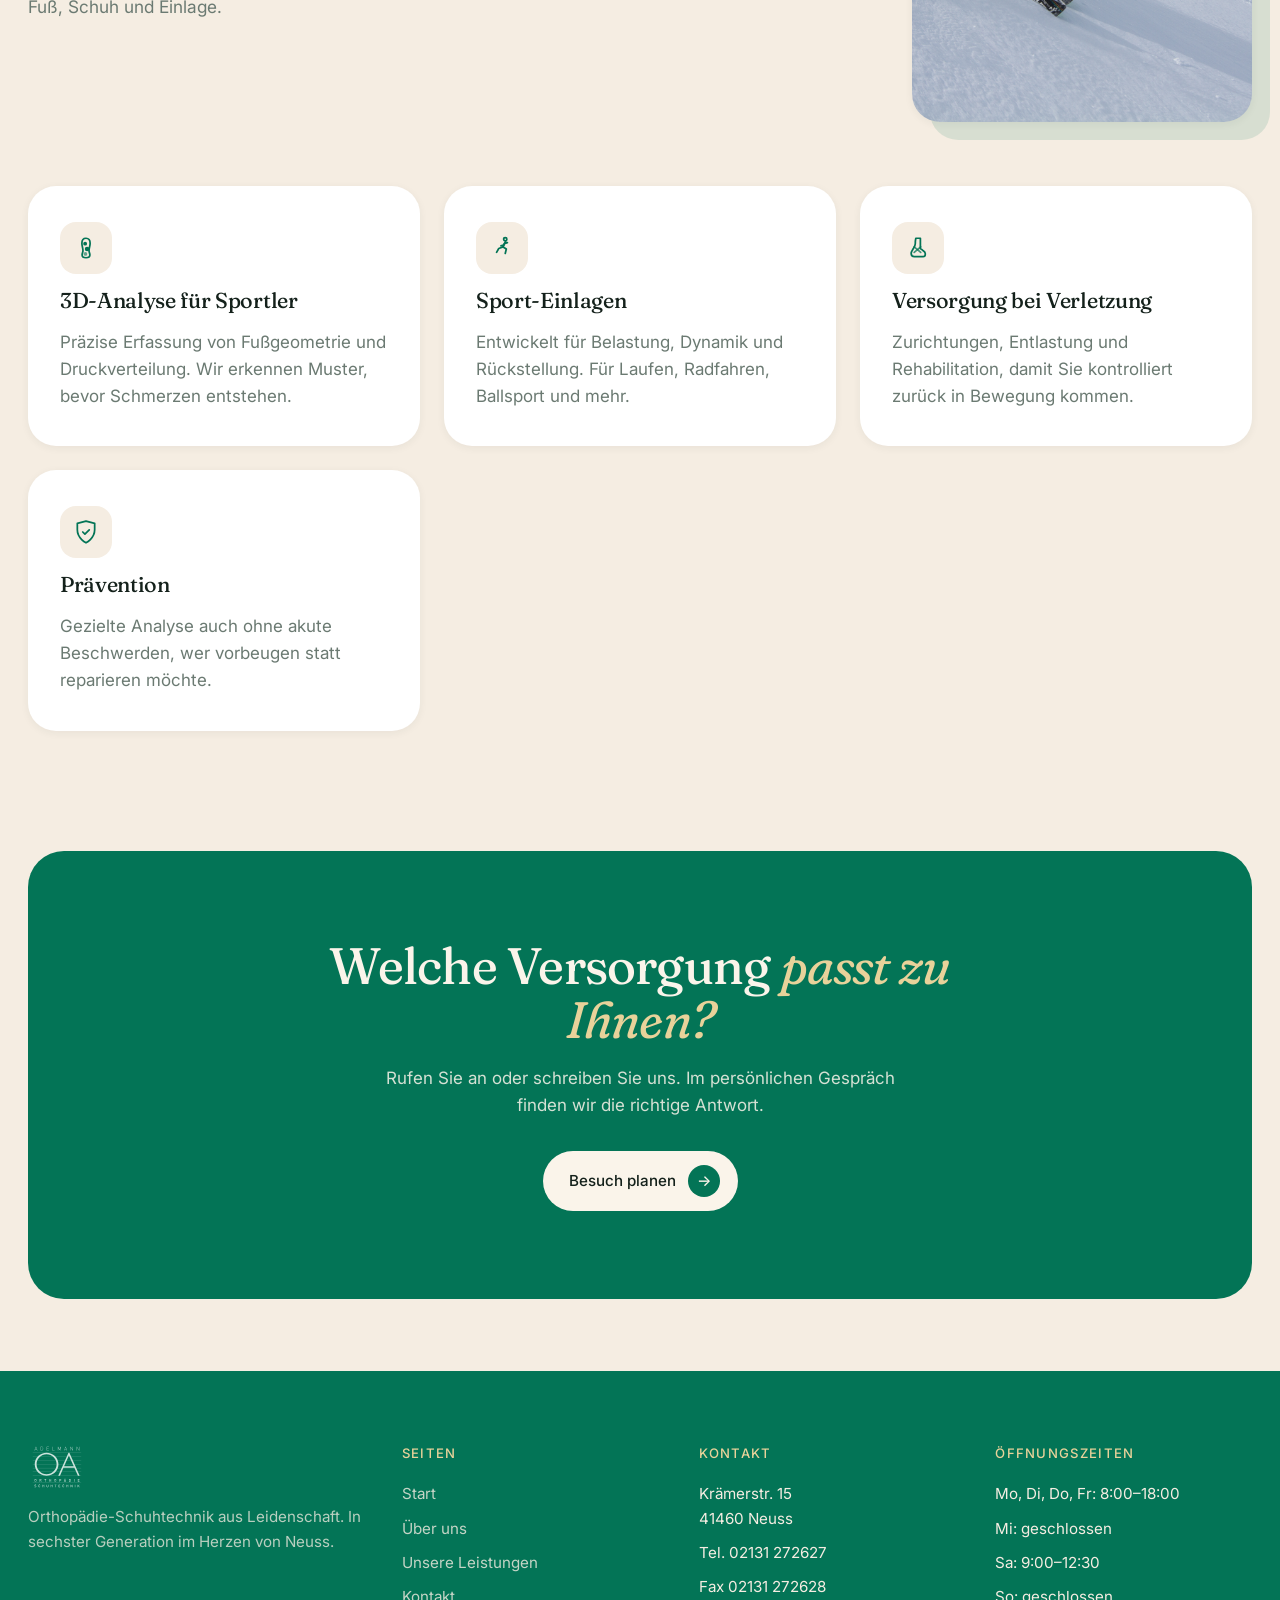
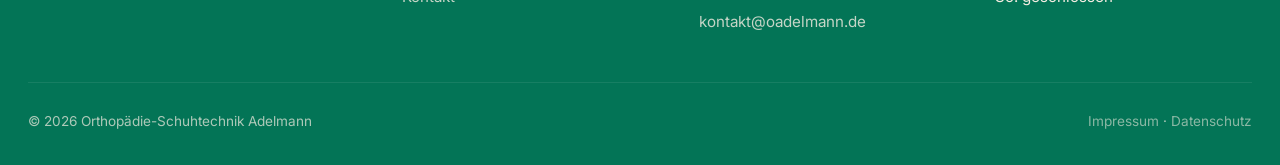
==== commit 2ee782fe: "Art Direction: volles Bild Desktop, zugeschnitten auf Tablet/Mobile via <picture>" ====
--- a/leistungen/index.html
+++ b/leistungen/index.html
@@ -39,7 +39,10 @@
         </div>
       </div>
       <div class="hero-visual has-image">
-        <img src="../images/DSCF1238.jpg" alt="Detail aus der Werkstatt Adelmann" loading="eager" />
+        <picture>
+          <source media="(max-width: 1024px)" srcset="../images/DSCF1238-crop.jpg" />
+          <img src="../images/DSCF1238.jpg" alt="Detail aus der Werkstatt Adelmann" loading="eager" />
+        </picture>
       </div>
     </div>
   </section>
--- a/styles.css
+++ b/styles.css
@@ -274,6 +274,7 @@
 }
 .hero-visual.has-image { background: var(--green-900); }
 .hero-visual.has-image::before { display: none; }
+.hero-visual.has-image picture { width: 100%; height: 100%; display: block; }
 .hero-visual.has-image img { width: 100%; height: 100%; object-fit: cover; display: block; }
 
 /* ---------- Section scaffolding ---------- */
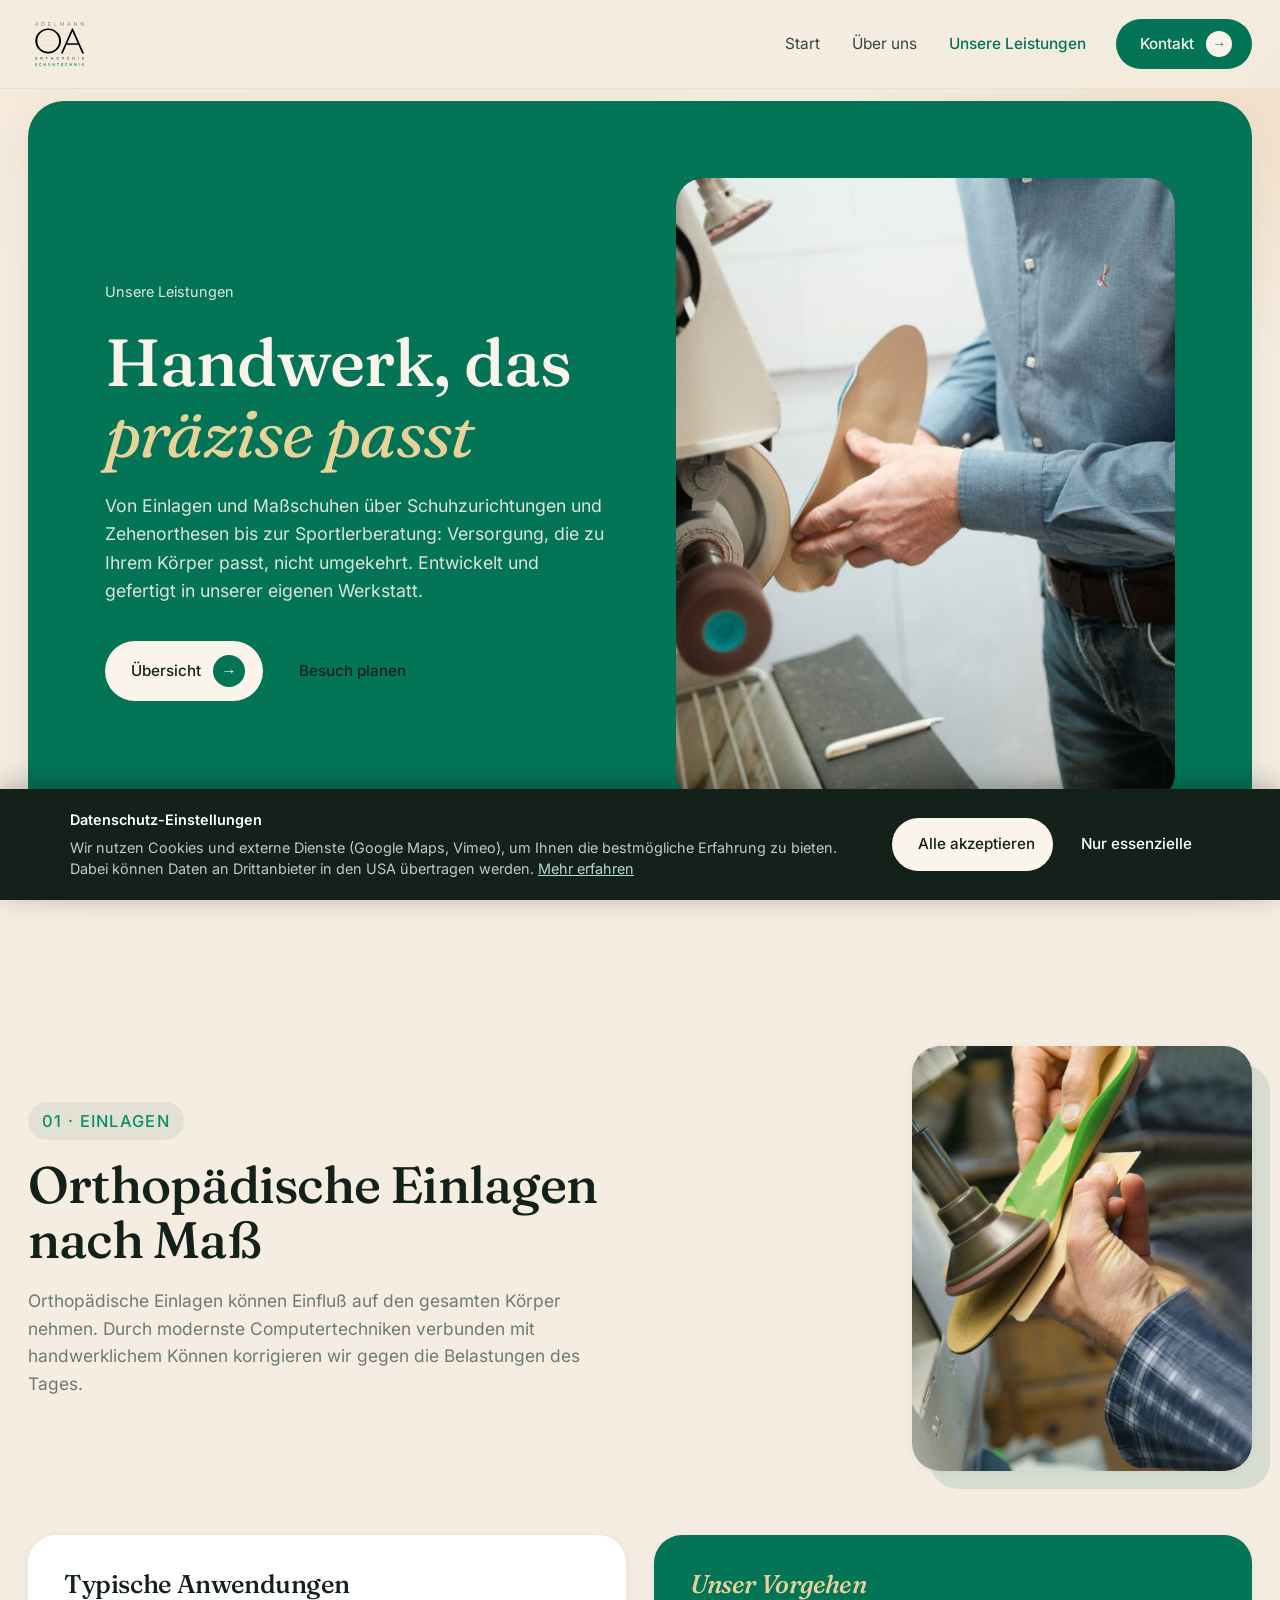
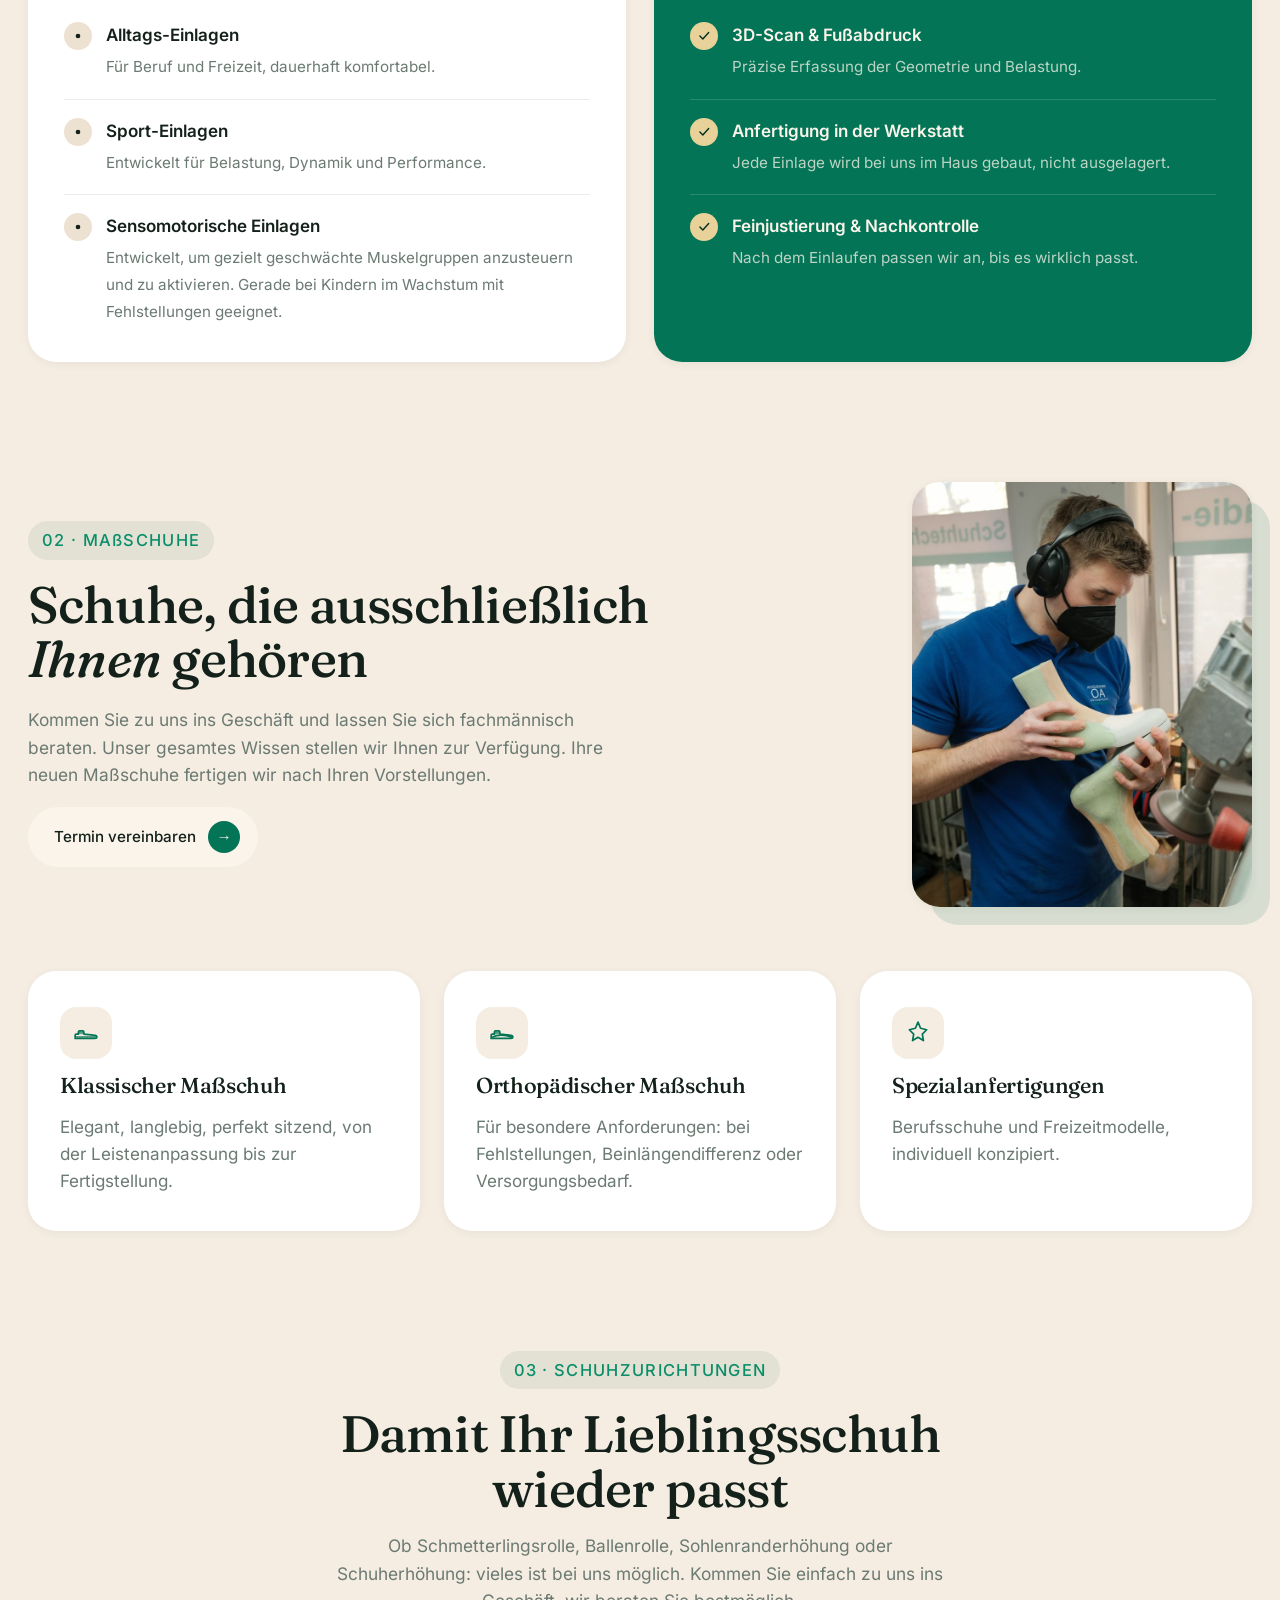
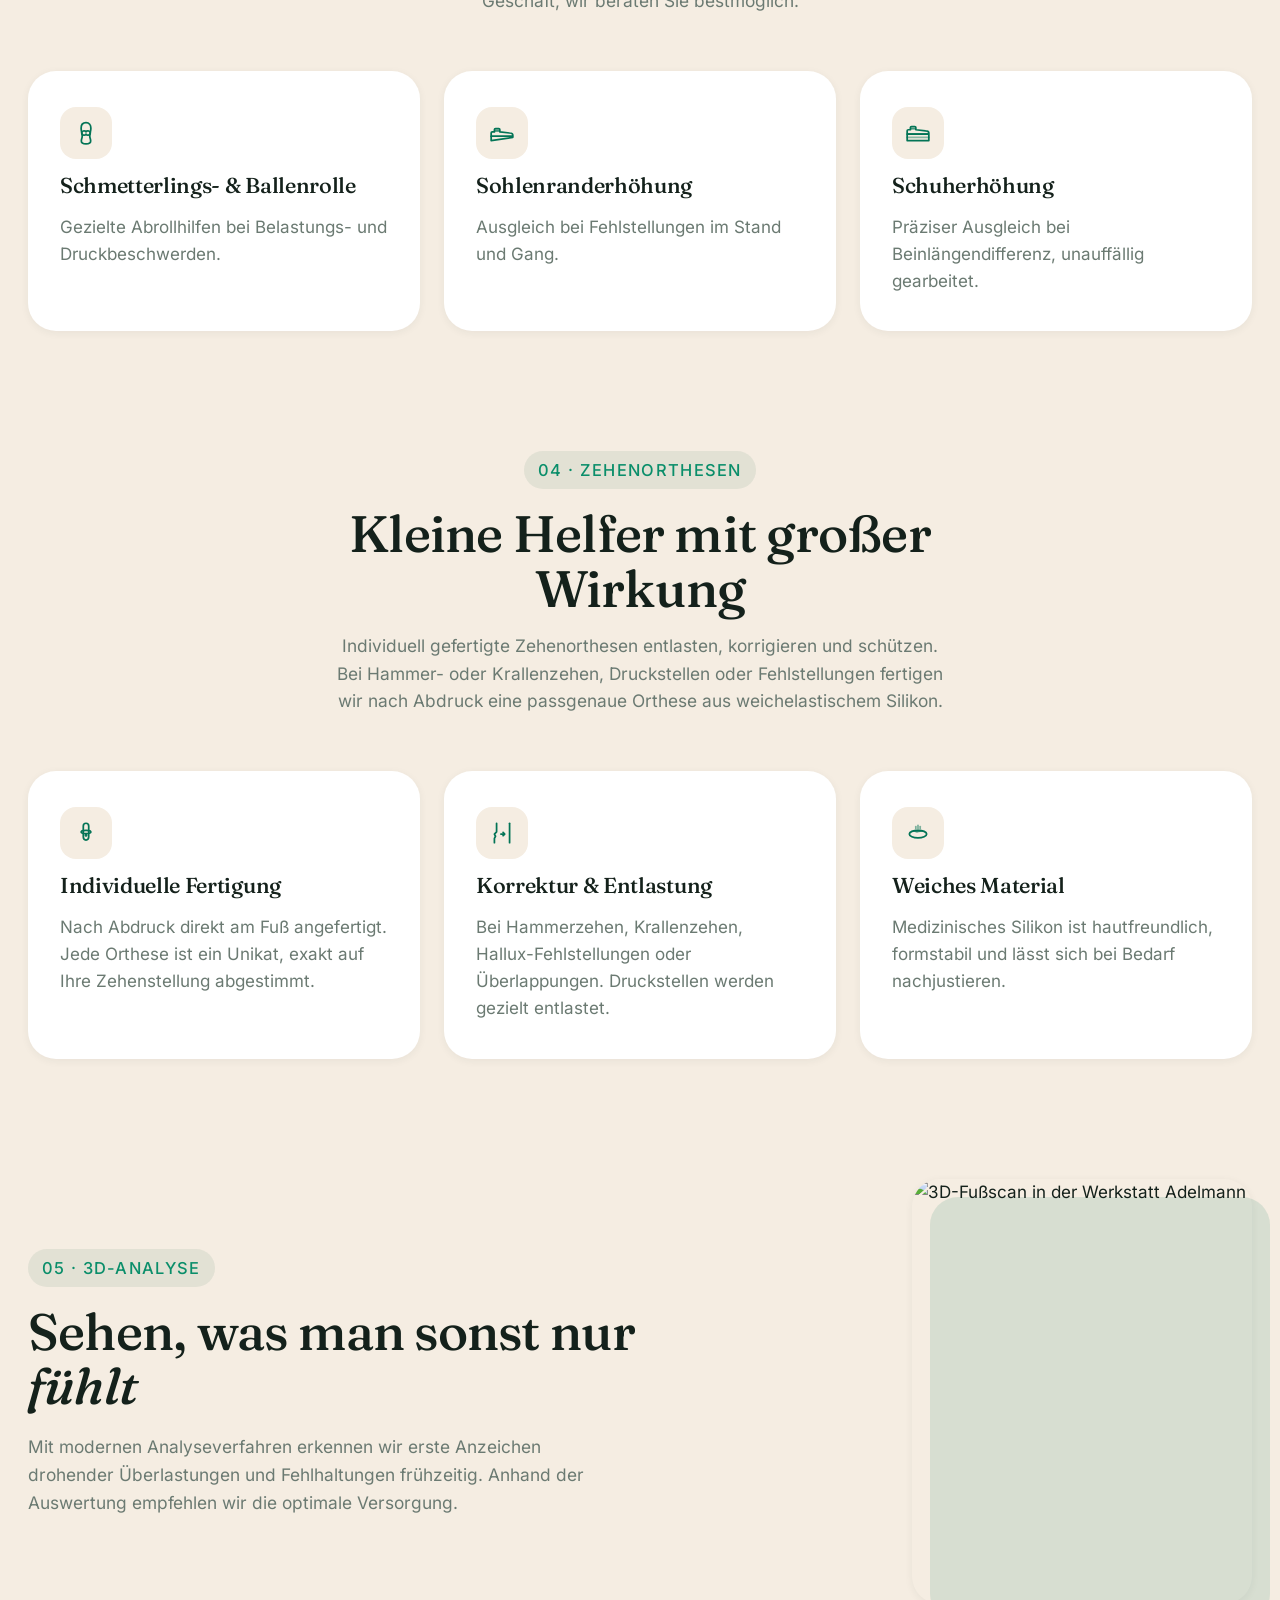
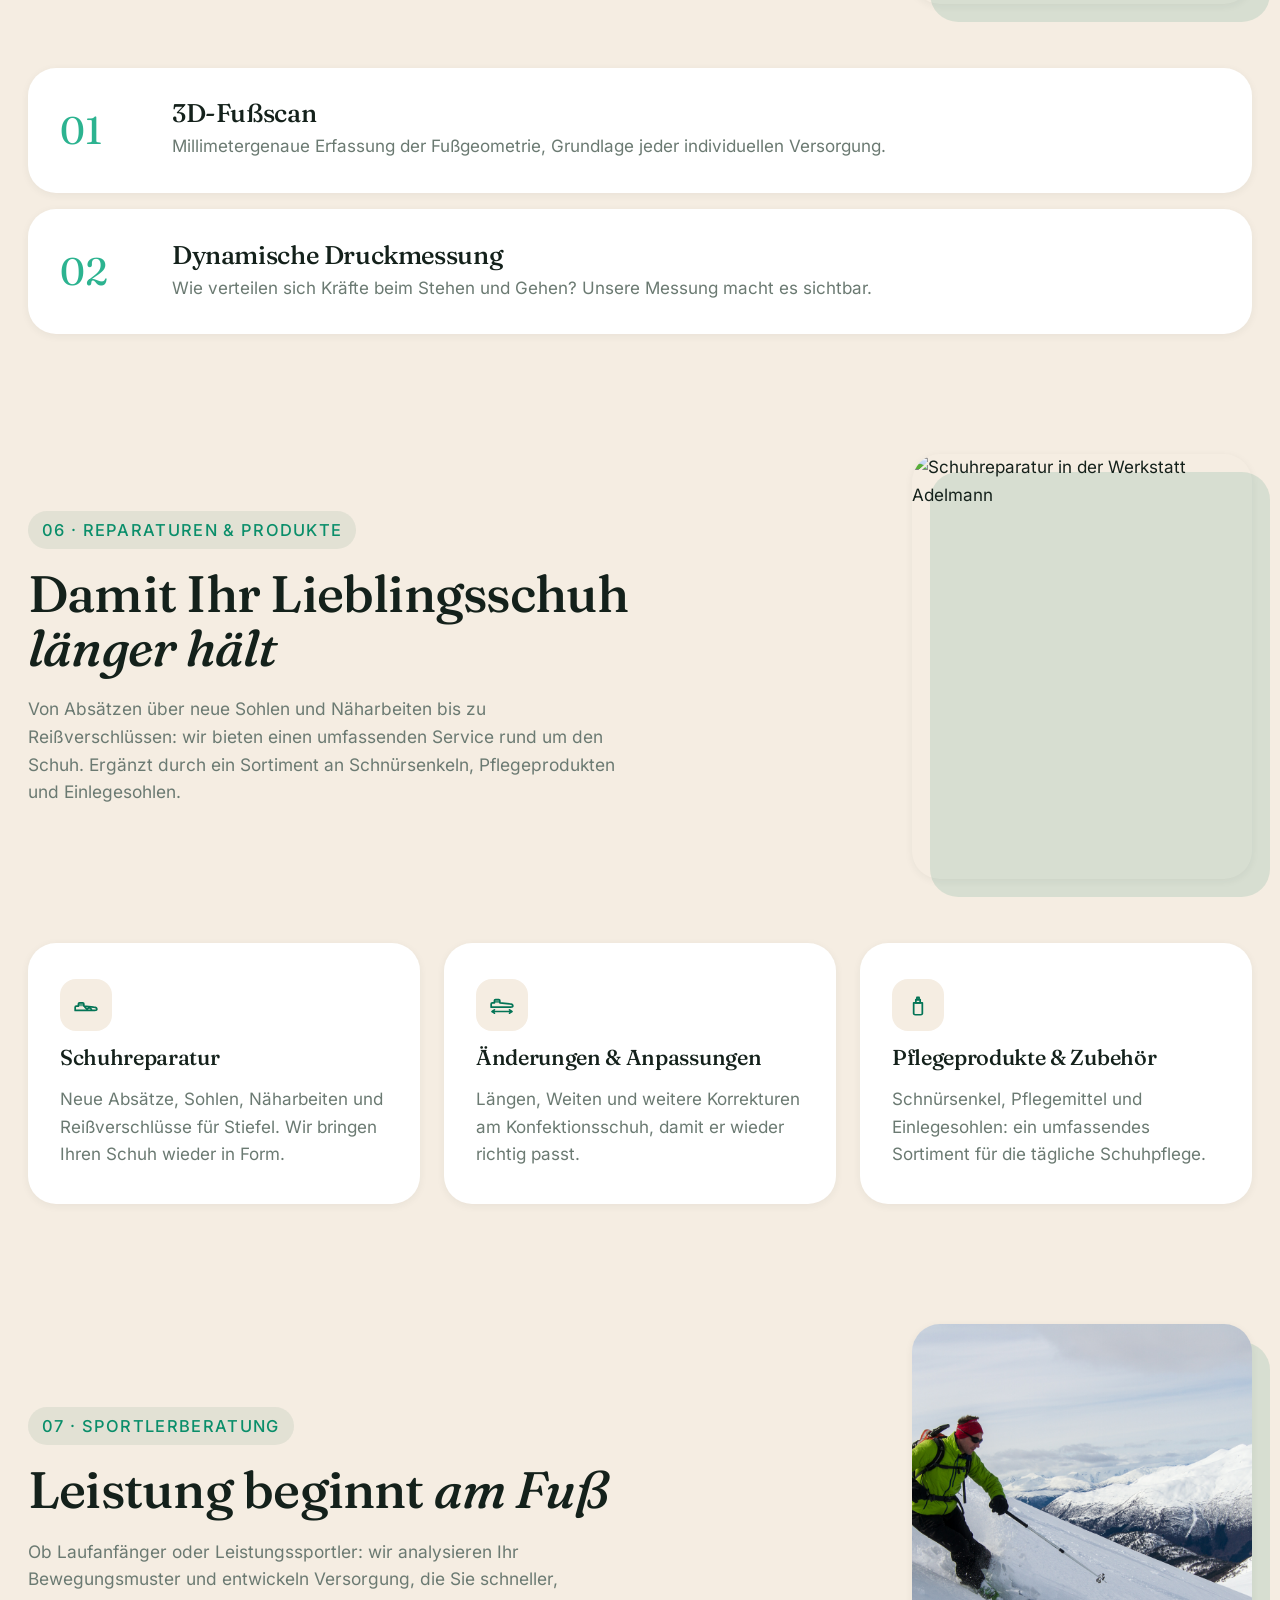
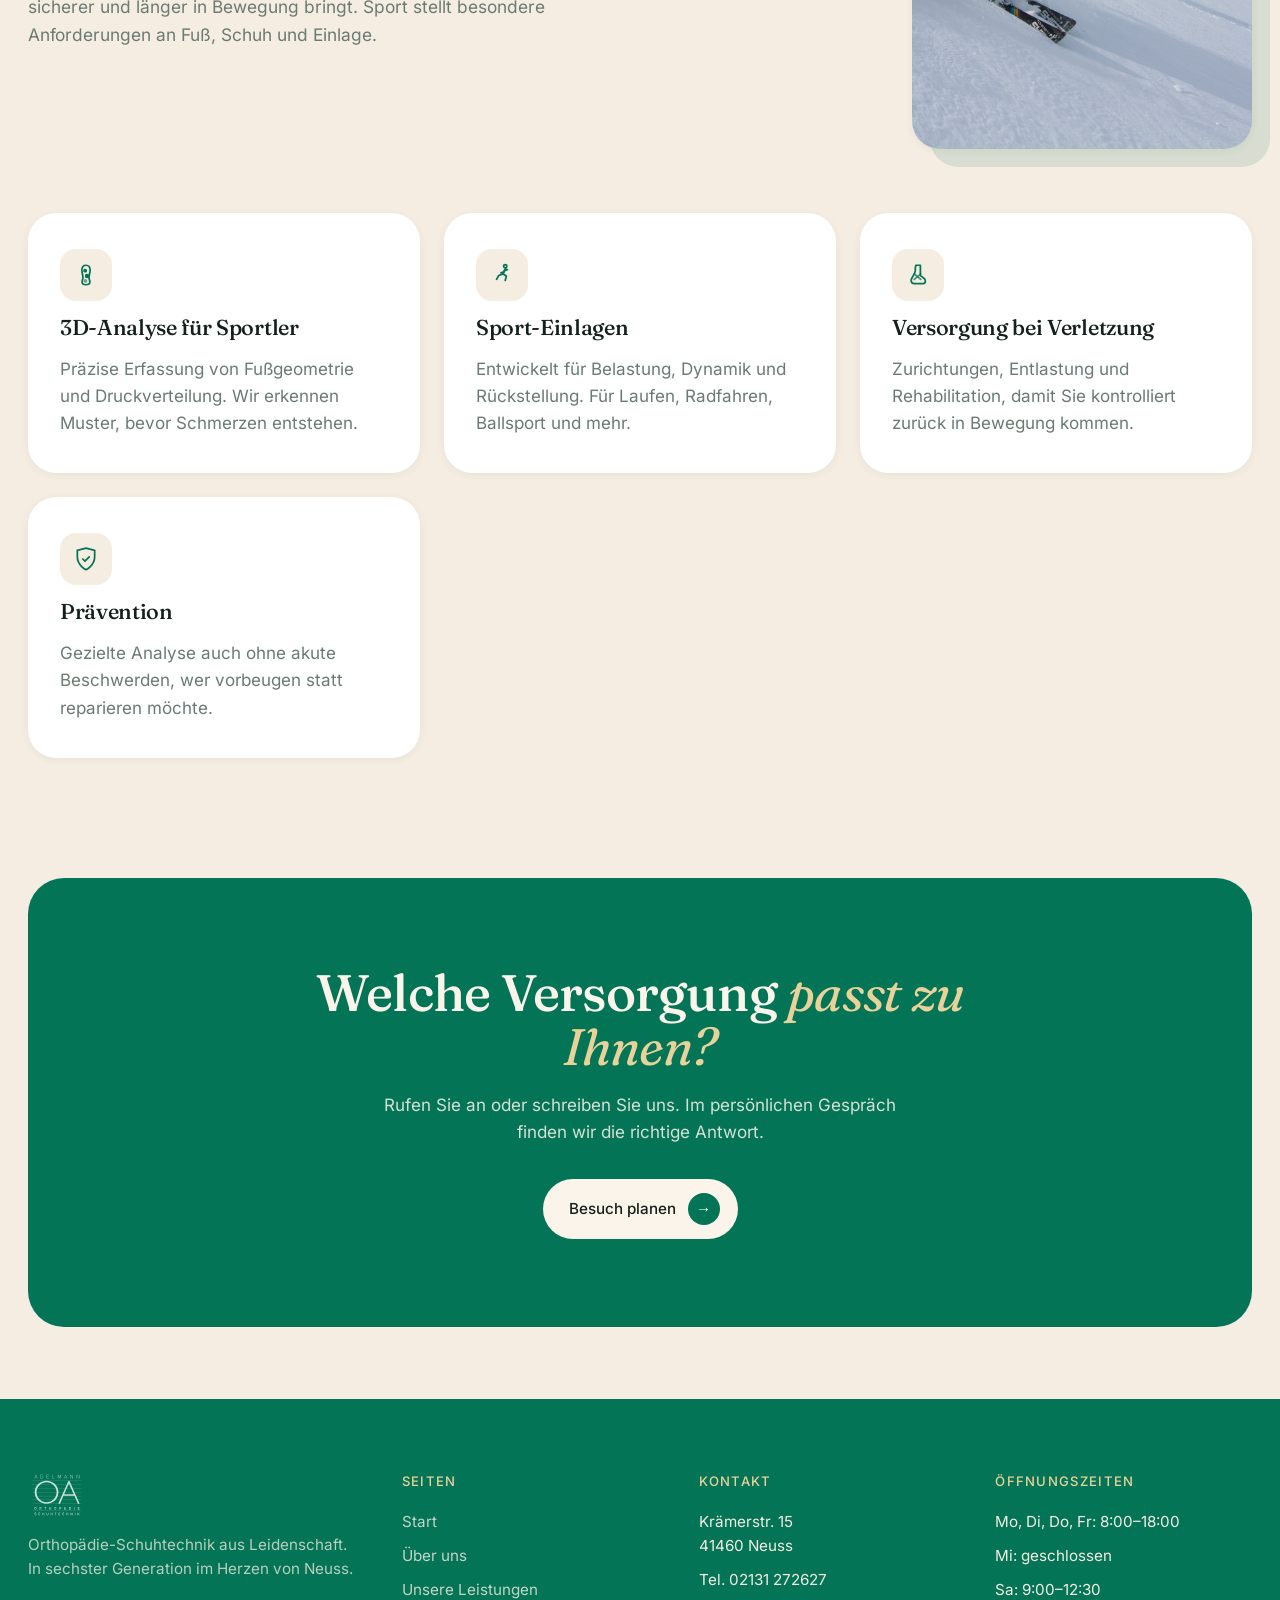
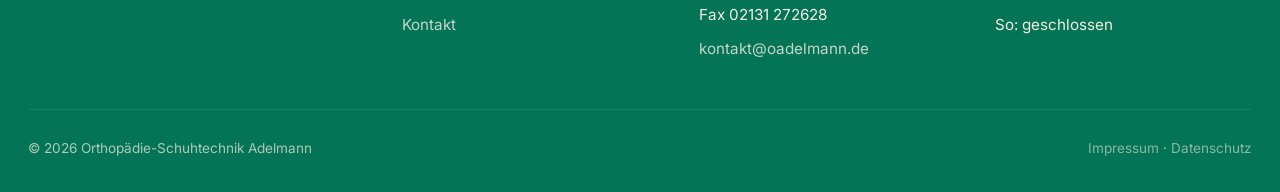
==== commit 38348e89: "DSGVO: Self-hosted Fonts, Cookie-Banner, iframe-Blocking für Maps/Vimeo" ====
--- a/leistungen/index.html
+++ b/leistungen/index.html
@@ -6,9 +6,6 @@
   <meta name="theme-color" content="#037456" />
   <title>Unsere Leistungen · Orthopädie-Schuhtechnik Adelmann</title>
   <meta name="description" content="Einlagen, Maßschuhe, Schuhzurichtungen, Zehenorthesen, 3D-Analyse und Sportlerberatung. Alle Leistungen unserer Werkstatt im Überblick." />
-  <link rel="preconnect" href="https://fonts.googleapis.com">
-  <link rel="preconnect" href="https://fonts.gstatic.com" crossorigin>
-  <link href="https://fonts.googleapis.com/css2?family=Fraunces:ital,opsz,wght,SOFT,WONK@0,9..144,300..600,30..100,0..1;1,9..144,300..600,30..100,0..1&family=Inter:wght@400;500;600&display=swap" rel="stylesheet">
   <link rel="stylesheet" href="../styles.css" />
 </head>
 <body>
@@ -305,5 +302,6 @@
 
   <script>document.getElementById('year').textContent = new Date().getFullYear();</script>
   <script src="../script.js"></script>
+<script src="../consent.js"></script>
 </body>
 </html>
--- a/styles.css
+++ b/styles.css
@@ -1,6 +1,19 @@
 /* =============================================================
    Orthopädie-Schuhtechnik Adelmann — Stratex-inspired design
    ============================================================= */
+
+/* ---------- Self-hosted fonts (DSGVO-konform) ---------- */
+@font-face { font-family: 'Inter'; font-style: normal; font-weight: 400; font-display: swap; src: url('fonts/inter-latin-400-normal.woff2') format('woff2'), url('fonts/inter-latin-400-normal.woff') format('woff'); }
+@font-face { font-family: 'Inter'; font-style: normal; font-weight: 500; font-display: swap; src: url('fonts/inter-latin-500-normal.woff2') format('woff2'), url('fonts/inter-latin-500-normal.woff') format('woff'); }
+@font-face { font-family: 'Inter'; font-style: normal; font-weight: 600; font-display: swap; src: url('fonts/inter-latin-600-normal.woff2') format('woff2'), url('fonts/inter-latin-600-normal.woff') format('woff'); }
+@font-face { font-family: 'Fraunces'; font-style: normal; font-weight: 300; font-display: swap; src: url('fonts/fraunces-latin-300-normal.woff2') format('woff2'), url('fonts/fraunces-latin-300-normal.woff') format('woff'); }
+@font-face { font-family: 'Fraunces'; font-style: italic; font-weight: 300; font-display: swap; src: url('fonts/fraunces-latin-300-italic.woff2') format('woff2'), url('fonts/fraunces-latin-300-italic.woff') format('woff'); }
+@font-face { font-family: 'Fraunces'; font-style: normal; font-weight: 400; font-display: swap; src: url('fonts/fraunces-latin-400-normal.woff2') format('woff2'), url('fonts/fraunces-latin-400-normal.woff') format('woff'); }
+@font-face { font-family: 'Fraunces'; font-style: italic; font-weight: 400; font-display: swap; src: url('fonts/fraunces-latin-400-italic.woff2') format('woff2'), url('fonts/fraunces-latin-400-italic.woff') format('woff'); }
+@font-face { font-family: 'Fraunces'; font-style: normal; font-weight: 500; font-display: swap; src: url('fonts/fraunces-latin-500-normal.woff2') format('woff2'), url('fonts/fraunces-latin-500-normal.woff') format('woff'); }
+@font-face { font-family: 'Fraunces'; font-style: italic; font-weight: 500; font-display: swap; src: url('fonts/fraunces-latin-500-italic.woff2') format('woff2'), url('fonts/fraunces-latin-500-italic.woff') format('woff'); }
+@font-face { font-family: 'Fraunces'; font-style: normal; font-weight: 600; font-display: swap; src: url('fonts/fraunces-latin-600-normal.woff2') format('woff2'), url('fonts/fraunces-latin-600-normal.woff') format('woff'); }
+@font-face { font-family: 'Fraunces'; font-style: italic; font-weight: 600; font-display: swap; src: url('fonts/fraunces-latin-600-italic.woff2') format('woff2'), url('fonts/fraunces-latin-600-italic.woff') format('woff'); }
 
 /* ---------- Design tokens ---------- */
 :root {
@@ -1272,6 +1285,33 @@
   font-weight: 450;
 }
 .timeline-item p { color: var(--ink-500); margin: 0; }
+
+/* ---------- DSGVO Consent ---------- */
+#consent-banner {
+  position: fixed; bottom: 0; left: 0; right: 0; z-index: 9999;
+  background: var(--ink-900); color: var(--white);
+  box-shadow: 0 -4px 24px rgba(0,0,0,.25);
+  padding: 20px 24px;
+}
+.consent-banner-inner {
+  max-width: 1140px; margin: 0 auto;
+  display: flex; align-items: center; gap: 24px; flex-wrap: wrap;
+}
+.consent-banner-text { flex: 1; min-width: 280px; font-size: 0.9rem; line-height: 1.5; }
+.consent-banner-text p { margin: 6px 0 0; color: rgba(255,255,255,.75); }
+.consent-banner-text a { color: var(--green-300); text-decoration: underline; }
+.consent-banner-actions { display: flex; gap: 10px; flex-shrink: 0; }
+.consent-banner-actions .btn-ghost { color: var(--white); border-color: rgba(255,255,255,.3); }
+.consent-banner-actions .btn-ghost:hover { border-color: var(--white); }
+
+.consent-placeholder {
+  display: flex; align-items: center; justify-content: center;
+  background: var(--cream-100); border-radius: var(--r-md);
+  min-height: 260px; width: 100%; text-align: center; padding: 32px;
+}
+.consent-placeholder-inner { max-width: 380px; }
+.consent-placeholder-inner p { margin: 8px 0; color: var(--ink-500); font-size: 0.9rem; line-height: 1.5; }
+.consent-placeholder-inner strong { color: var(--ink-900); }
 
 /* ---------- Responsive ---------- */
 
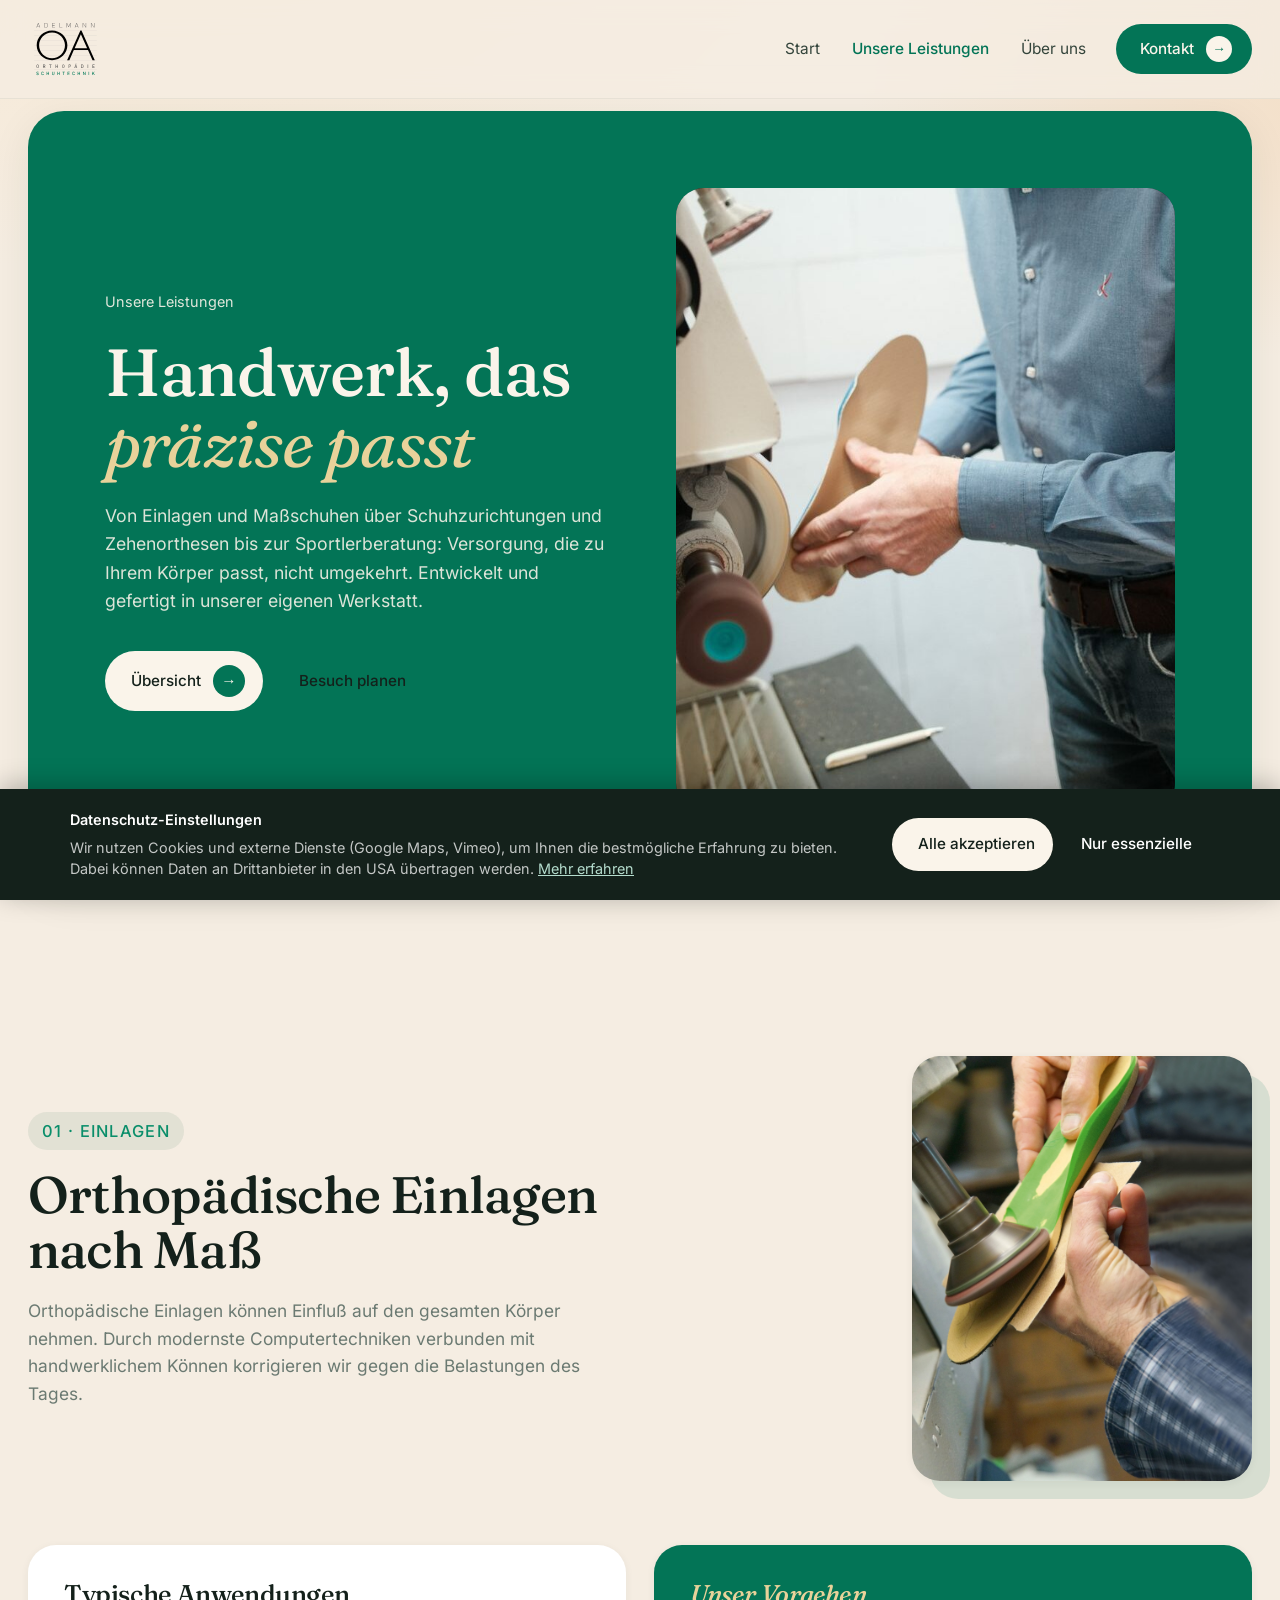
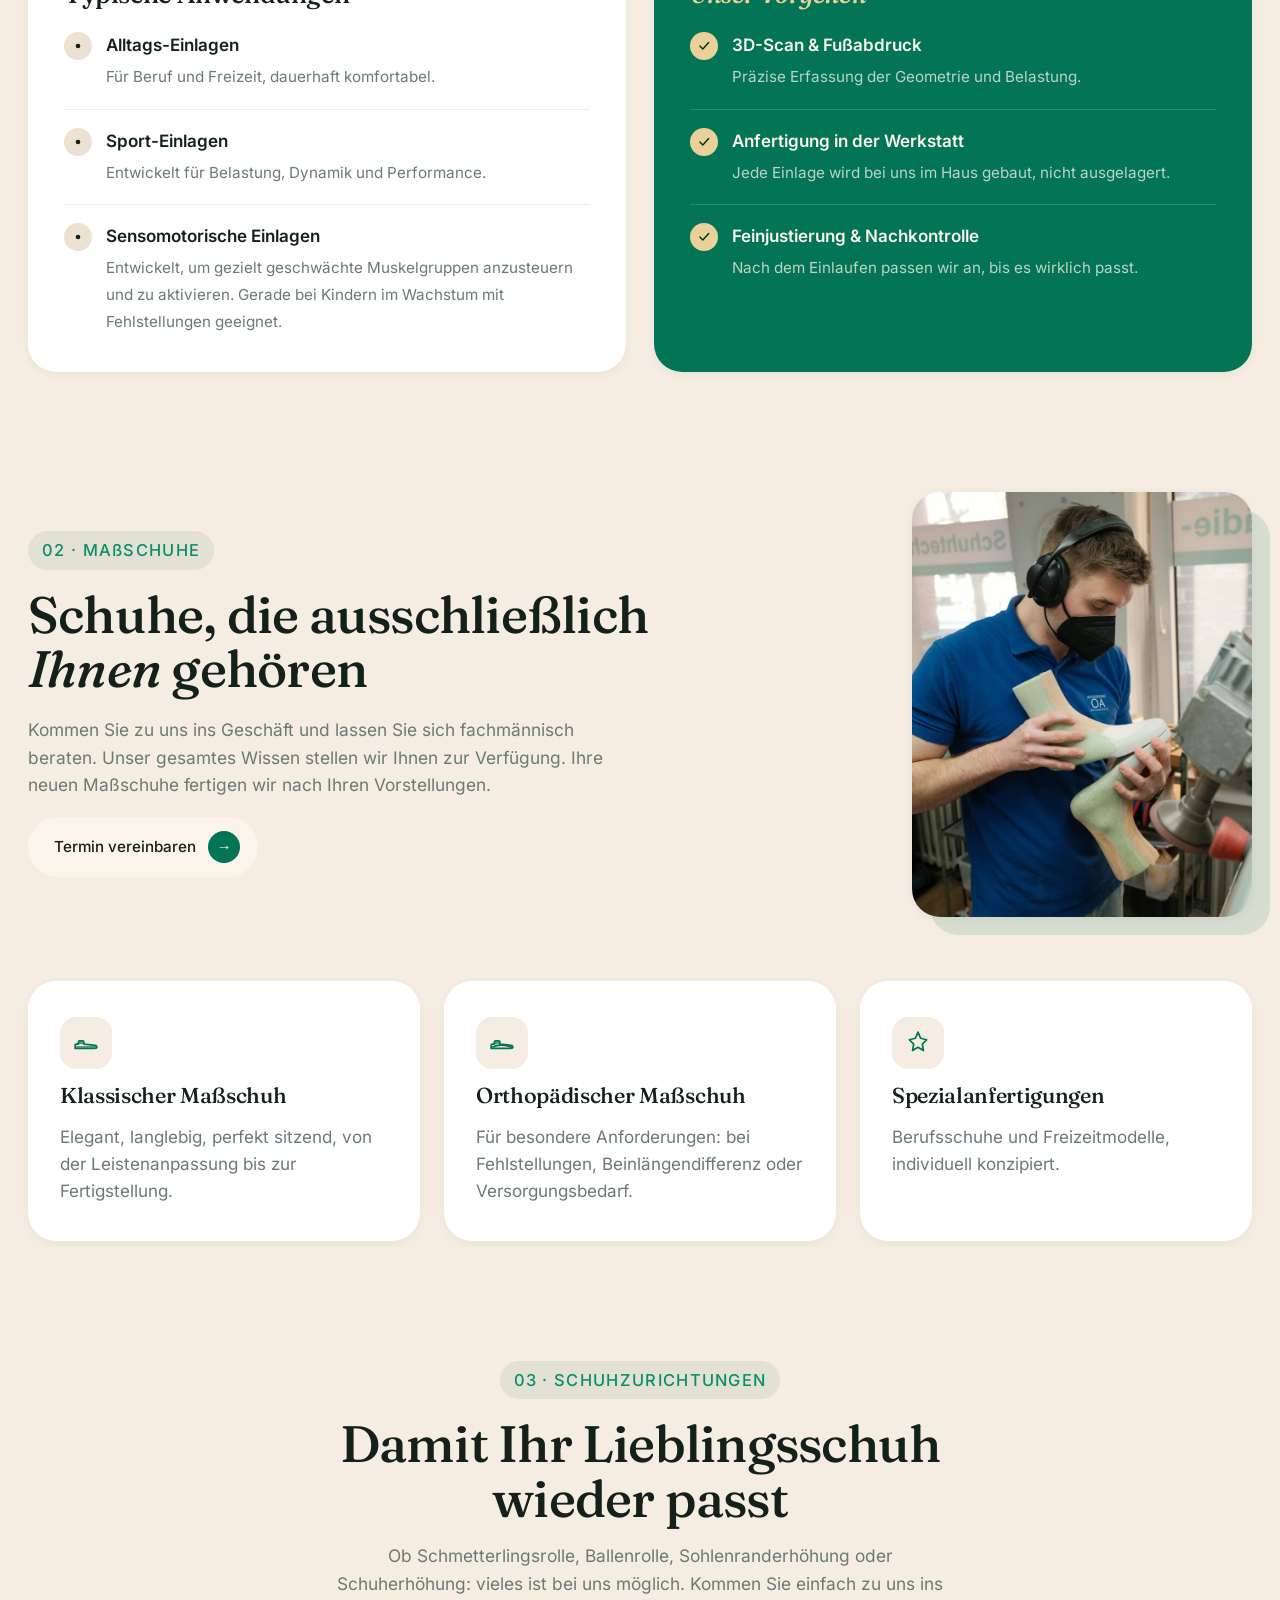
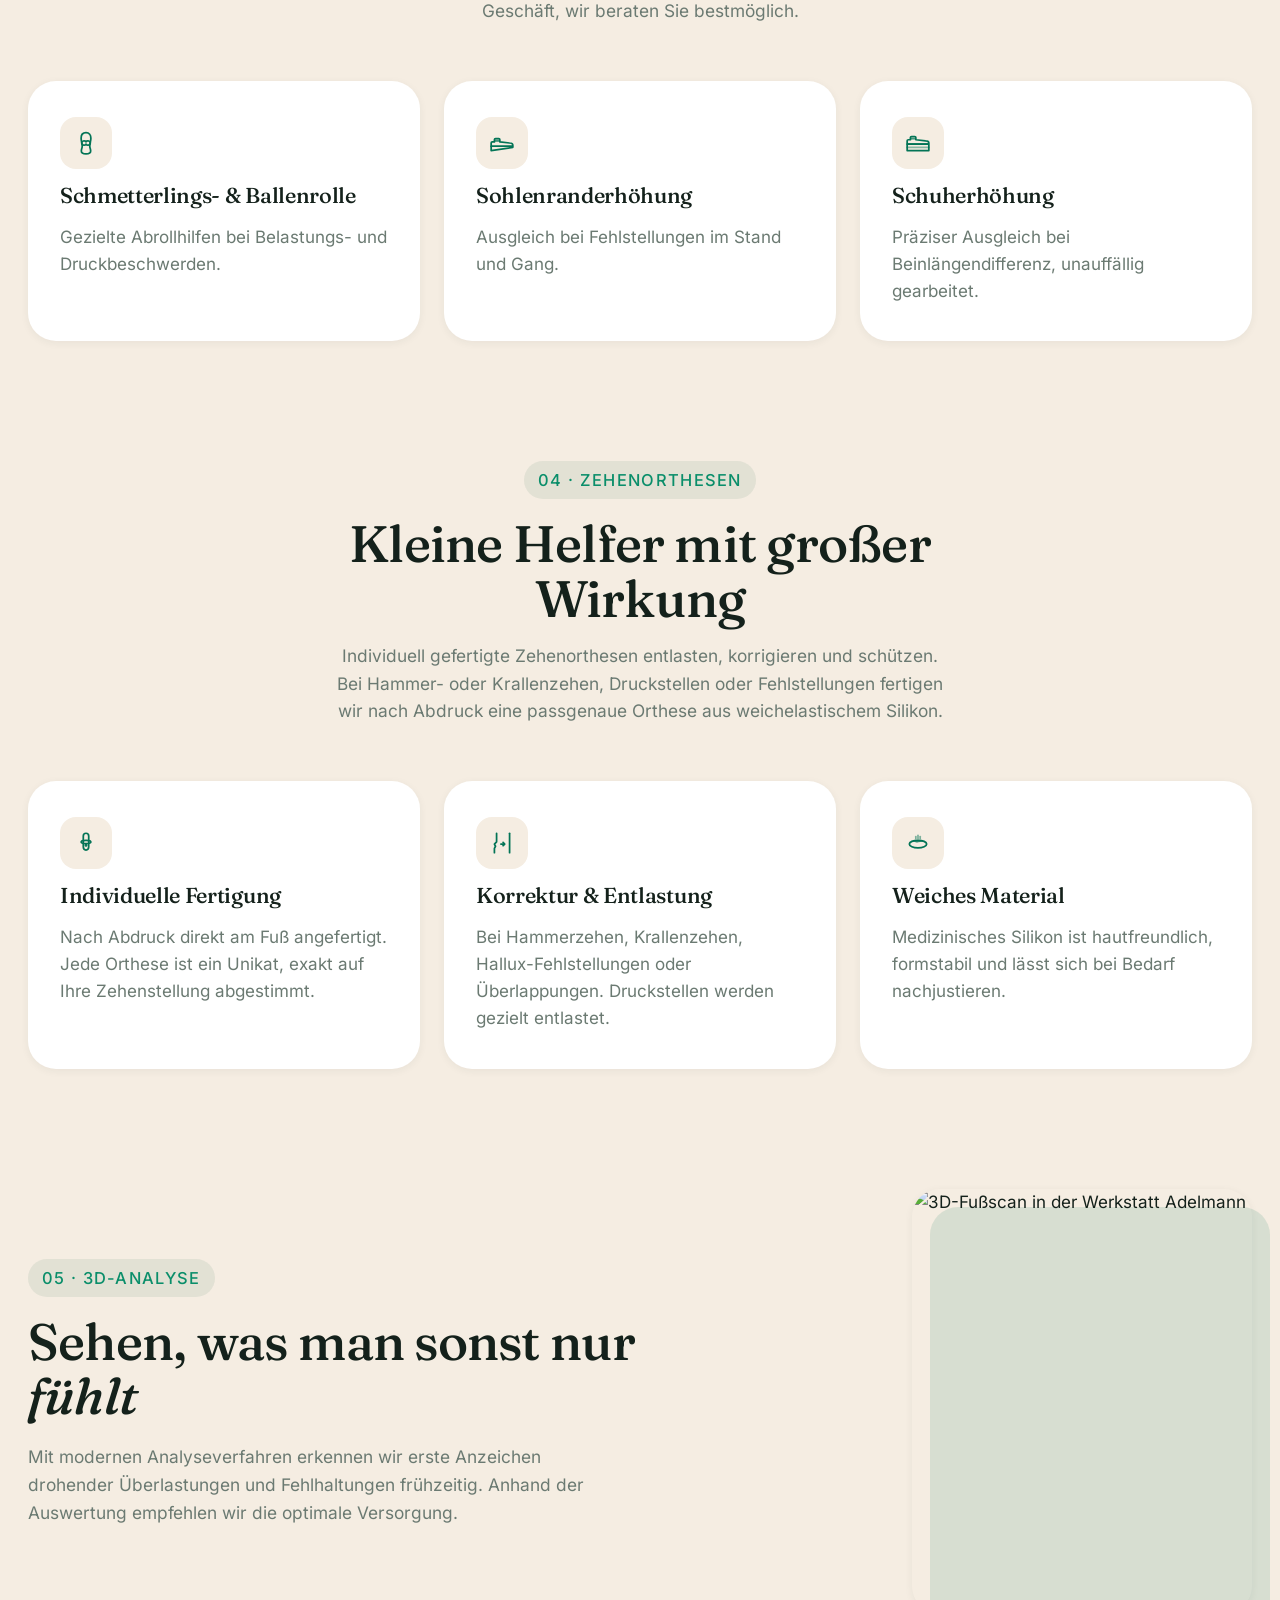
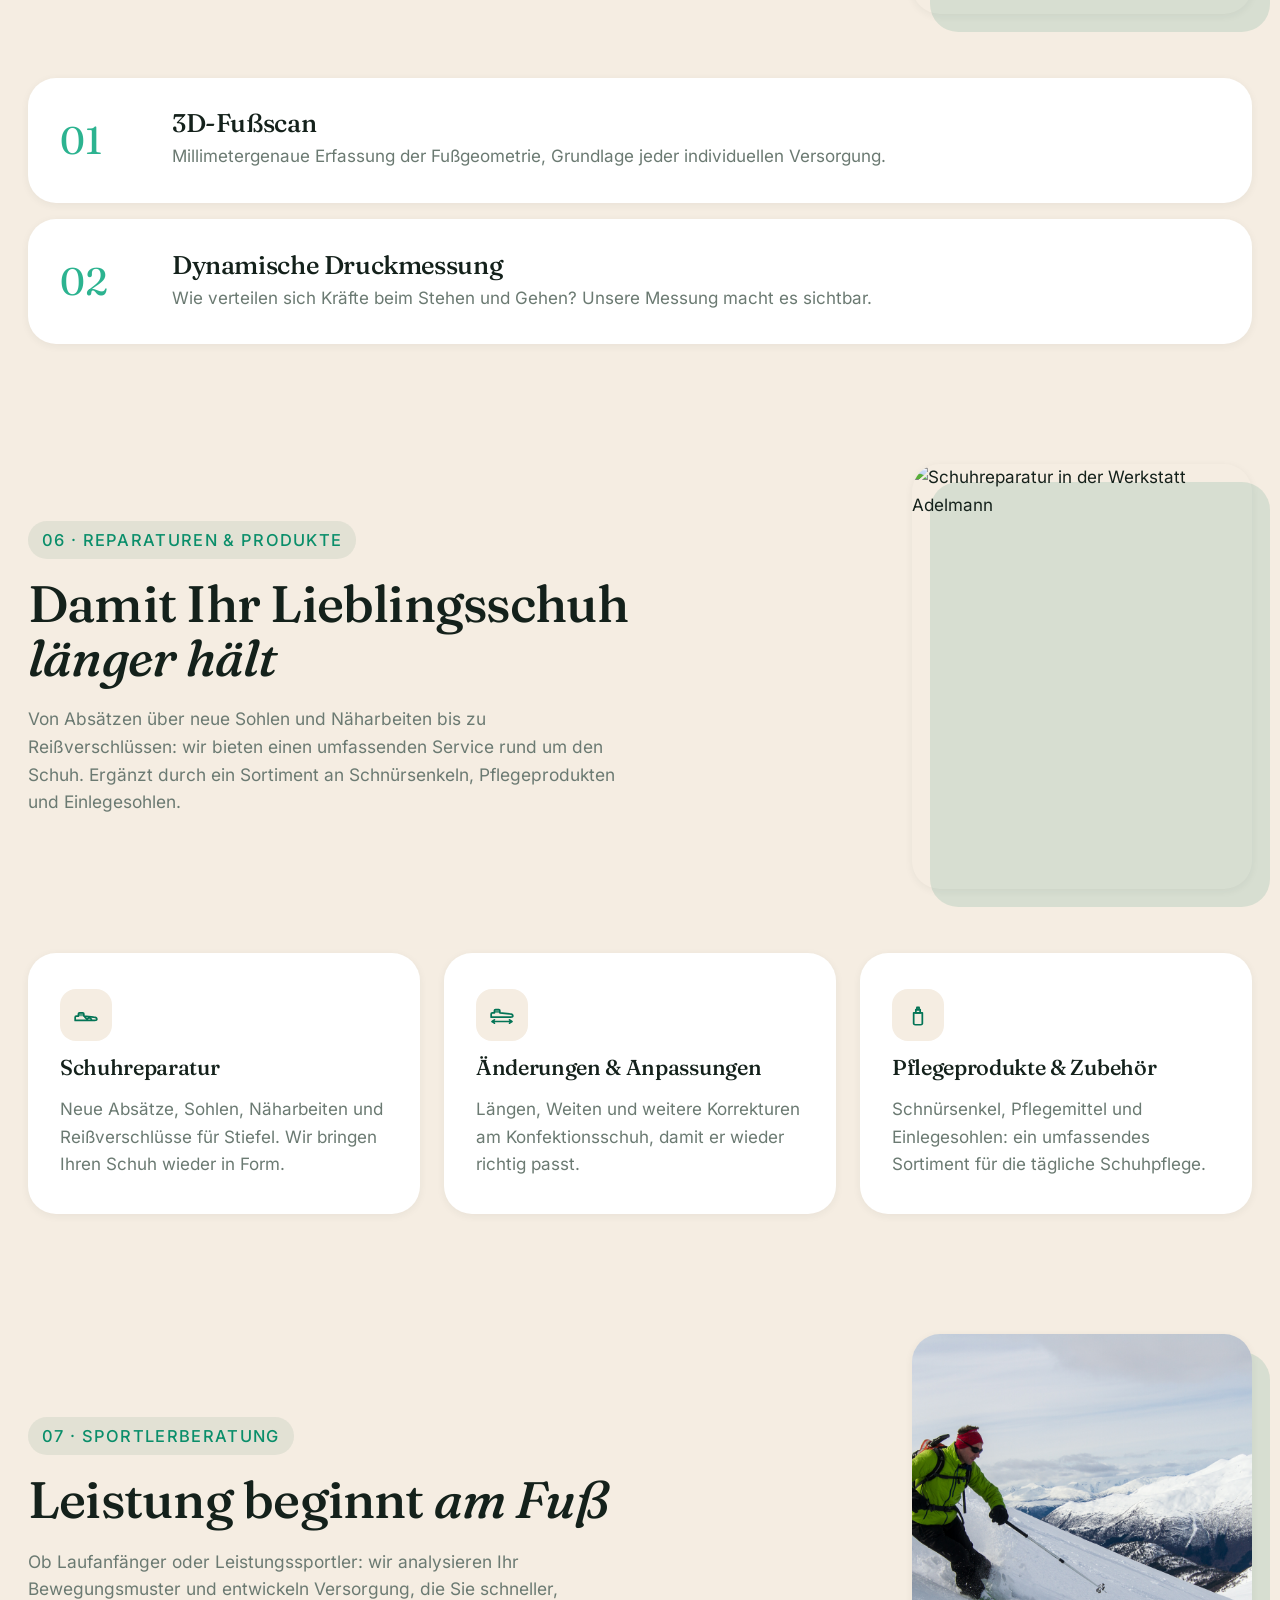
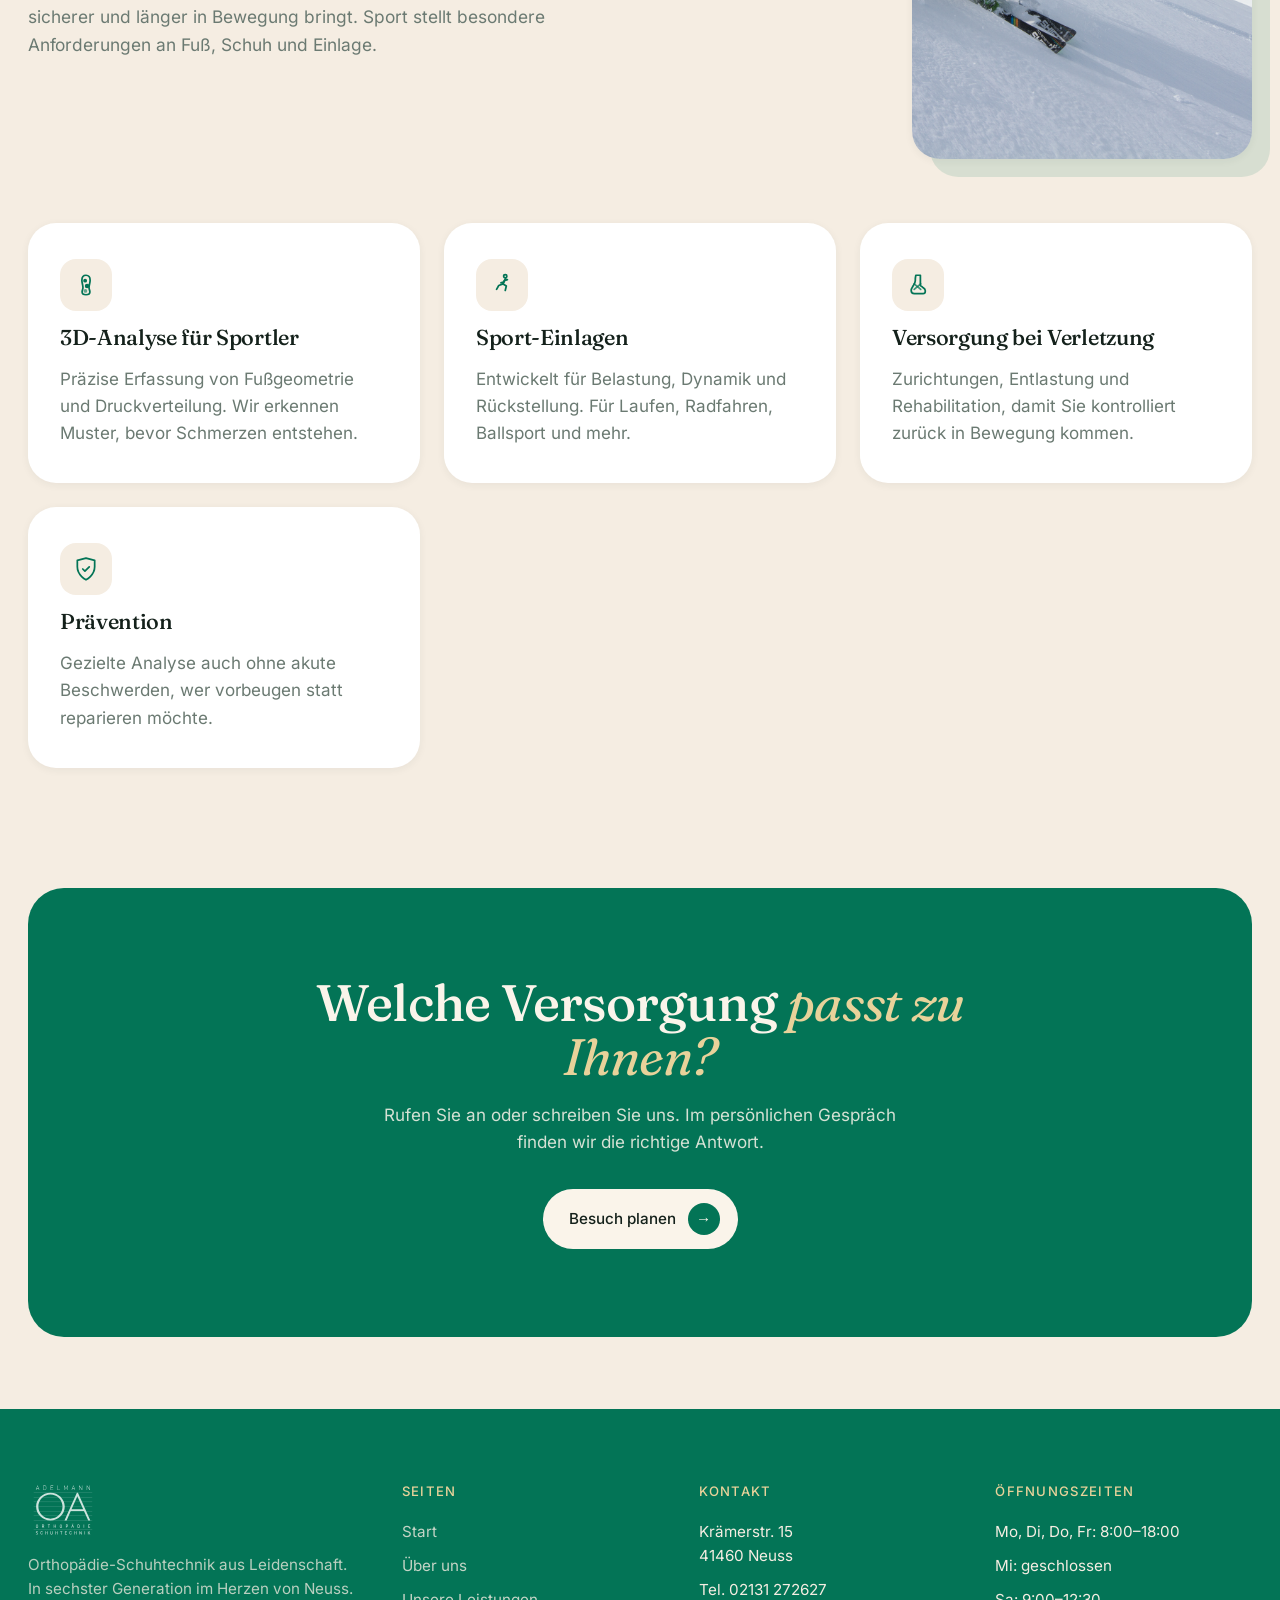
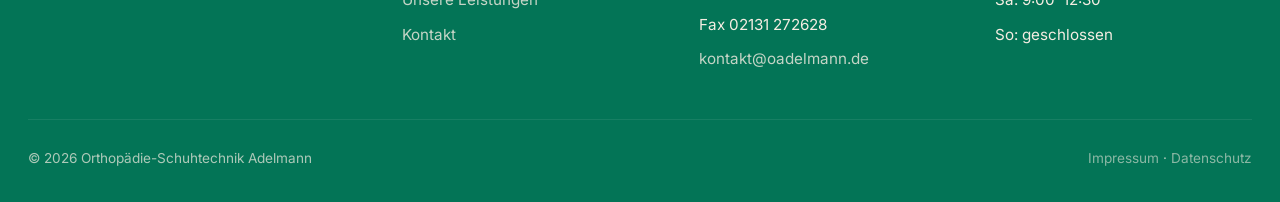
==== commit 89c8094e: "Logo +20%, klickbare Service-Cards, Krämerstraße 15 nowrap, Nav-Reihenfolge Start-Leistungen-Über un" ====
--- a/leistungen/index.html
+++ b/leistungen/index.html
@@ -15,8 +15,8 @@
       <a href="../index.html" class="brand" aria-label="OA Adelmann Startseite"><img src="../OA_OKay.svg" alt="OA Adelmann" class="brand-logo"/></a>
       <nav class="nav-links" aria-label="Hauptnavigation">
         <a href="../index.html">Start</a>
+        <a href="./" class="is-active">Unsere Leistungen</a>
         <a href="../ueber-uns.html">Über uns</a>
-        <a href="./" class="is-active">Unsere Leistungen</a>
         <a href="../kontakt.html" class="btn btn-dark">Kontakt <span class="arrow">→</span></a>
       </nav>
       <button class="nav-toggle" aria-label="Menü öffnen"><span></span></button>
--- a/styles.css
+++ b/styles.css
@@ -179,7 +179,7 @@
   color: var(--ink-900);
 }
 .brand-logo {
-  height: 52px;
+  height: 62px;
   width: auto;
   display: block;
 }
@@ -194,7 +194,7 @@
   font-size: 1.05rem; font-weight: 600;
   letter-spacing: 0.02em;
 }
-.footer .brand-logo { height: 48px; filter: brightness(0) invert(1) sepia(0.08); }
+.footer .brand-logo { height: 58px; filter: brightness(0) invert(1) sepia(0.08); }
 .nav-links {
   display: flex; align-items: center; gap: 28px;
   font-size: 0.96rem;
@@ -514,6 +514,7 @@
   .split-head-figure::before { inset: 14px -14px -14px 14px; }
 }
 .service-card {
+  position: relative;
   background: var(--white);
   border-radius: var(--r-lg);
   padding: 36px 32px;
@@ -540,6 +541,14 @@
   font-size: 0.9rem;
   display: inline-flex; align-items: center; gap: 6px;
 }
+.service-card .more::after {
+  content: '';
+  position: absolute;
+  inset: 0;
+  z-index: 1;
+  border-radius: var(--r-lg);
+}
+.service-card { cursor: pointer; }
 
 /* ---------- Stats ---------- */
 .stats-wrap {
@@ -1408,5 +1417,5 @@
   .cta-band  { padding: 0 16px; }
   .hero h1 { font-size: clamp(1.9rem, 9vw, 2.4rem); }
   .hero-eyebrow { font-size: 0.85rem; flex-wrap: wrap; }
-  .brand-logo { height: 44px; }
-}
+  .brand-logo { height: 53px; }
+}
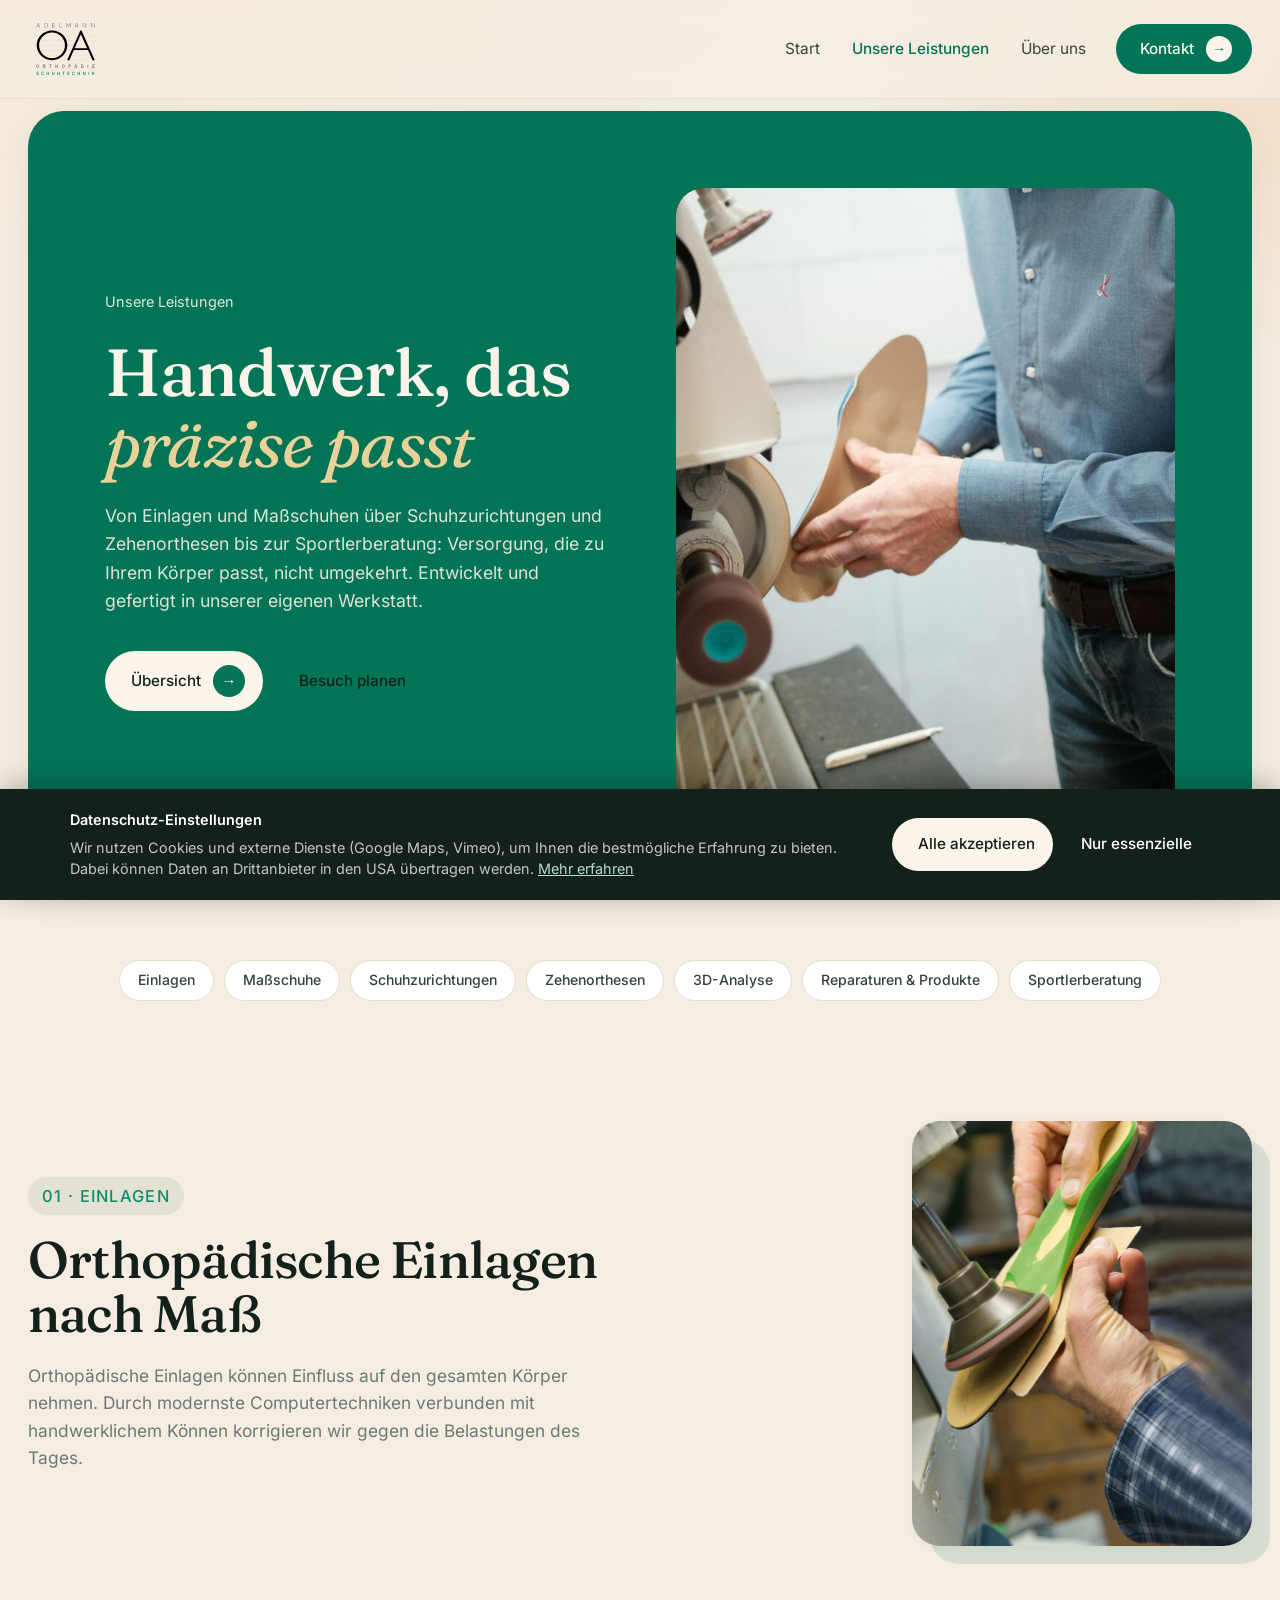
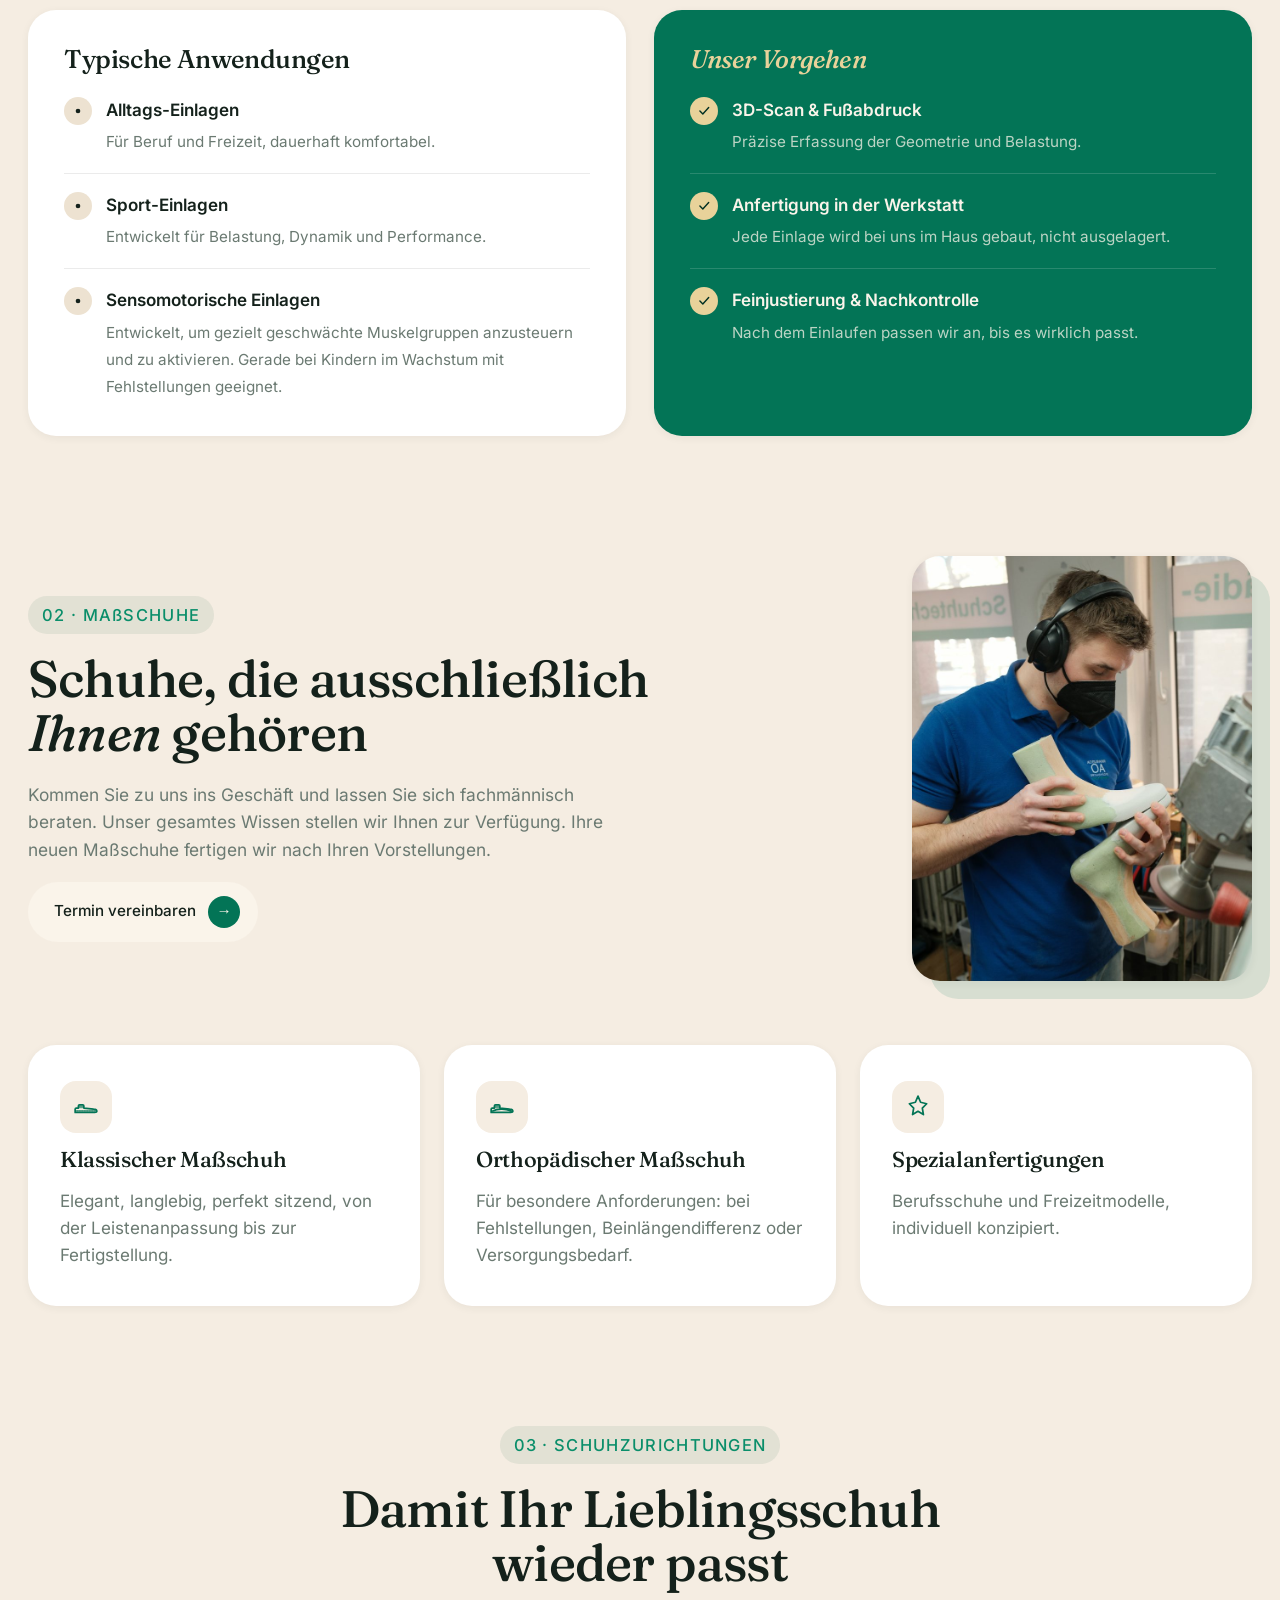
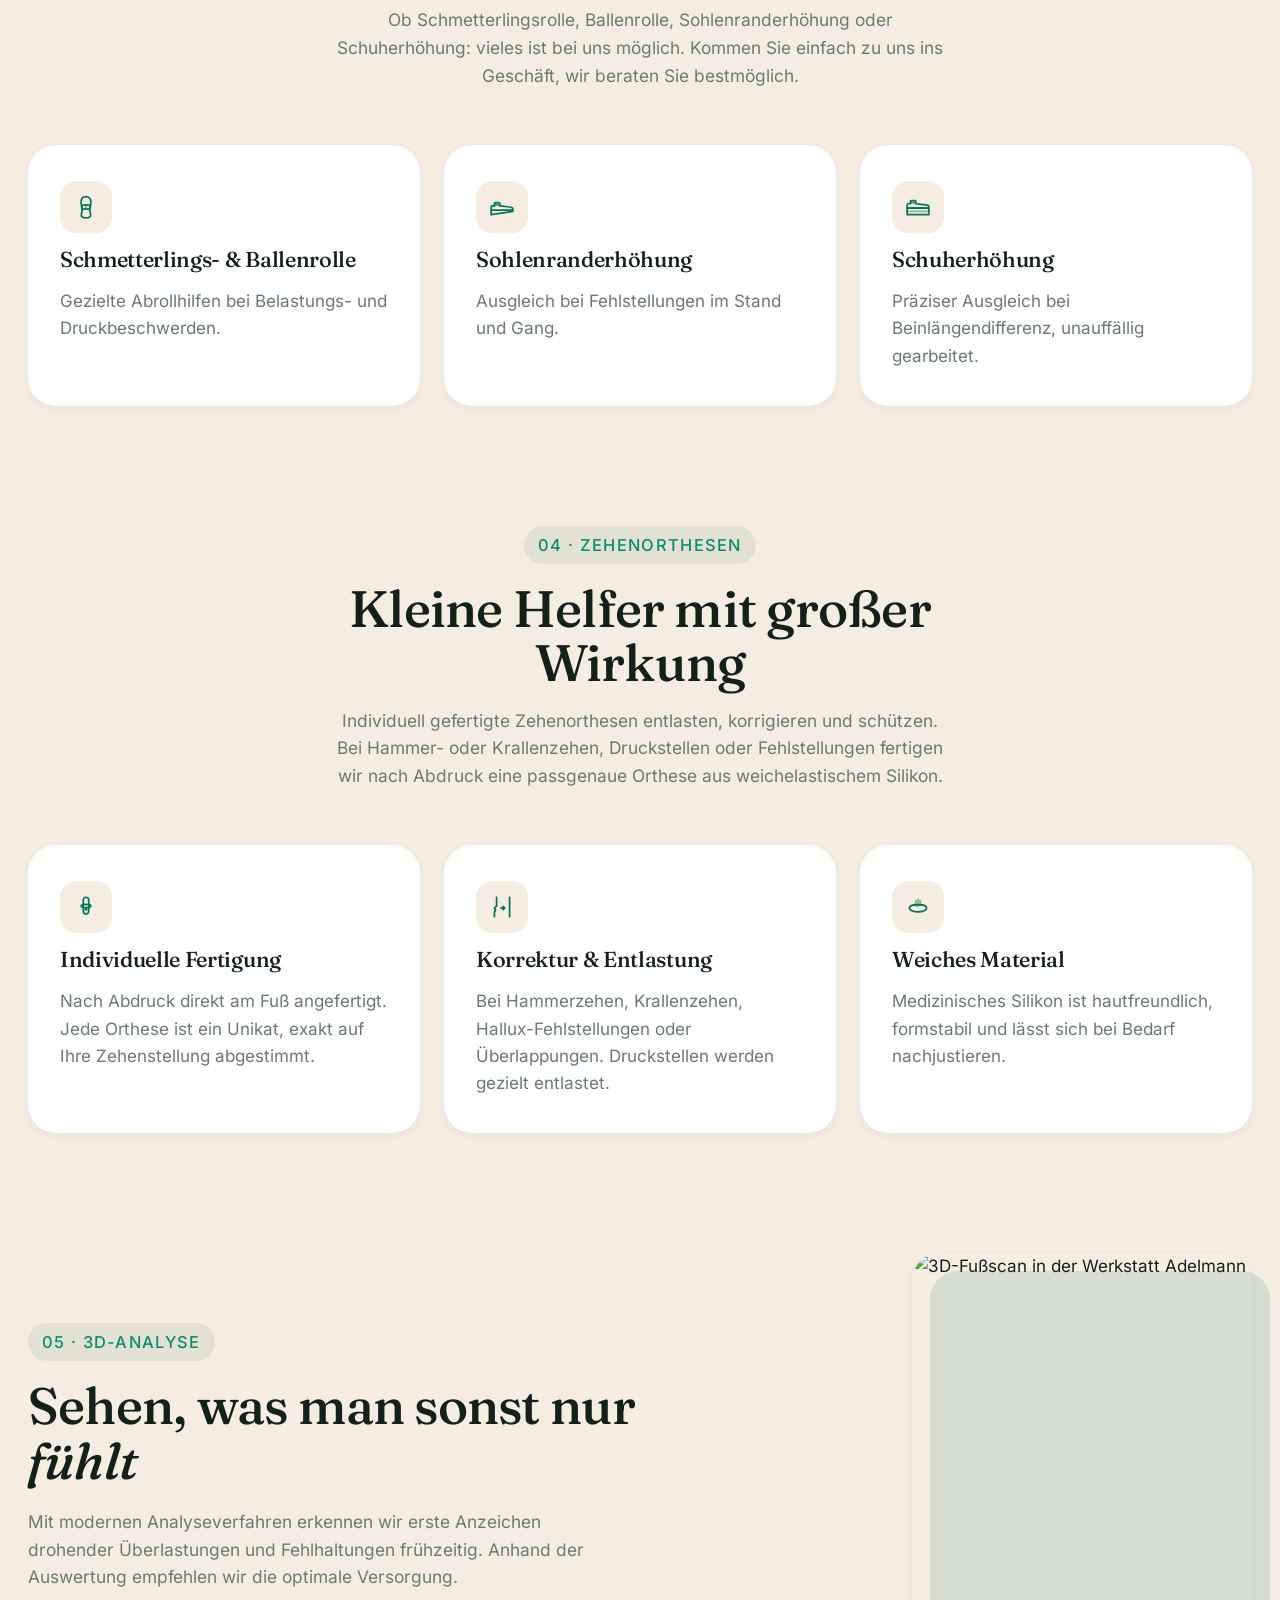
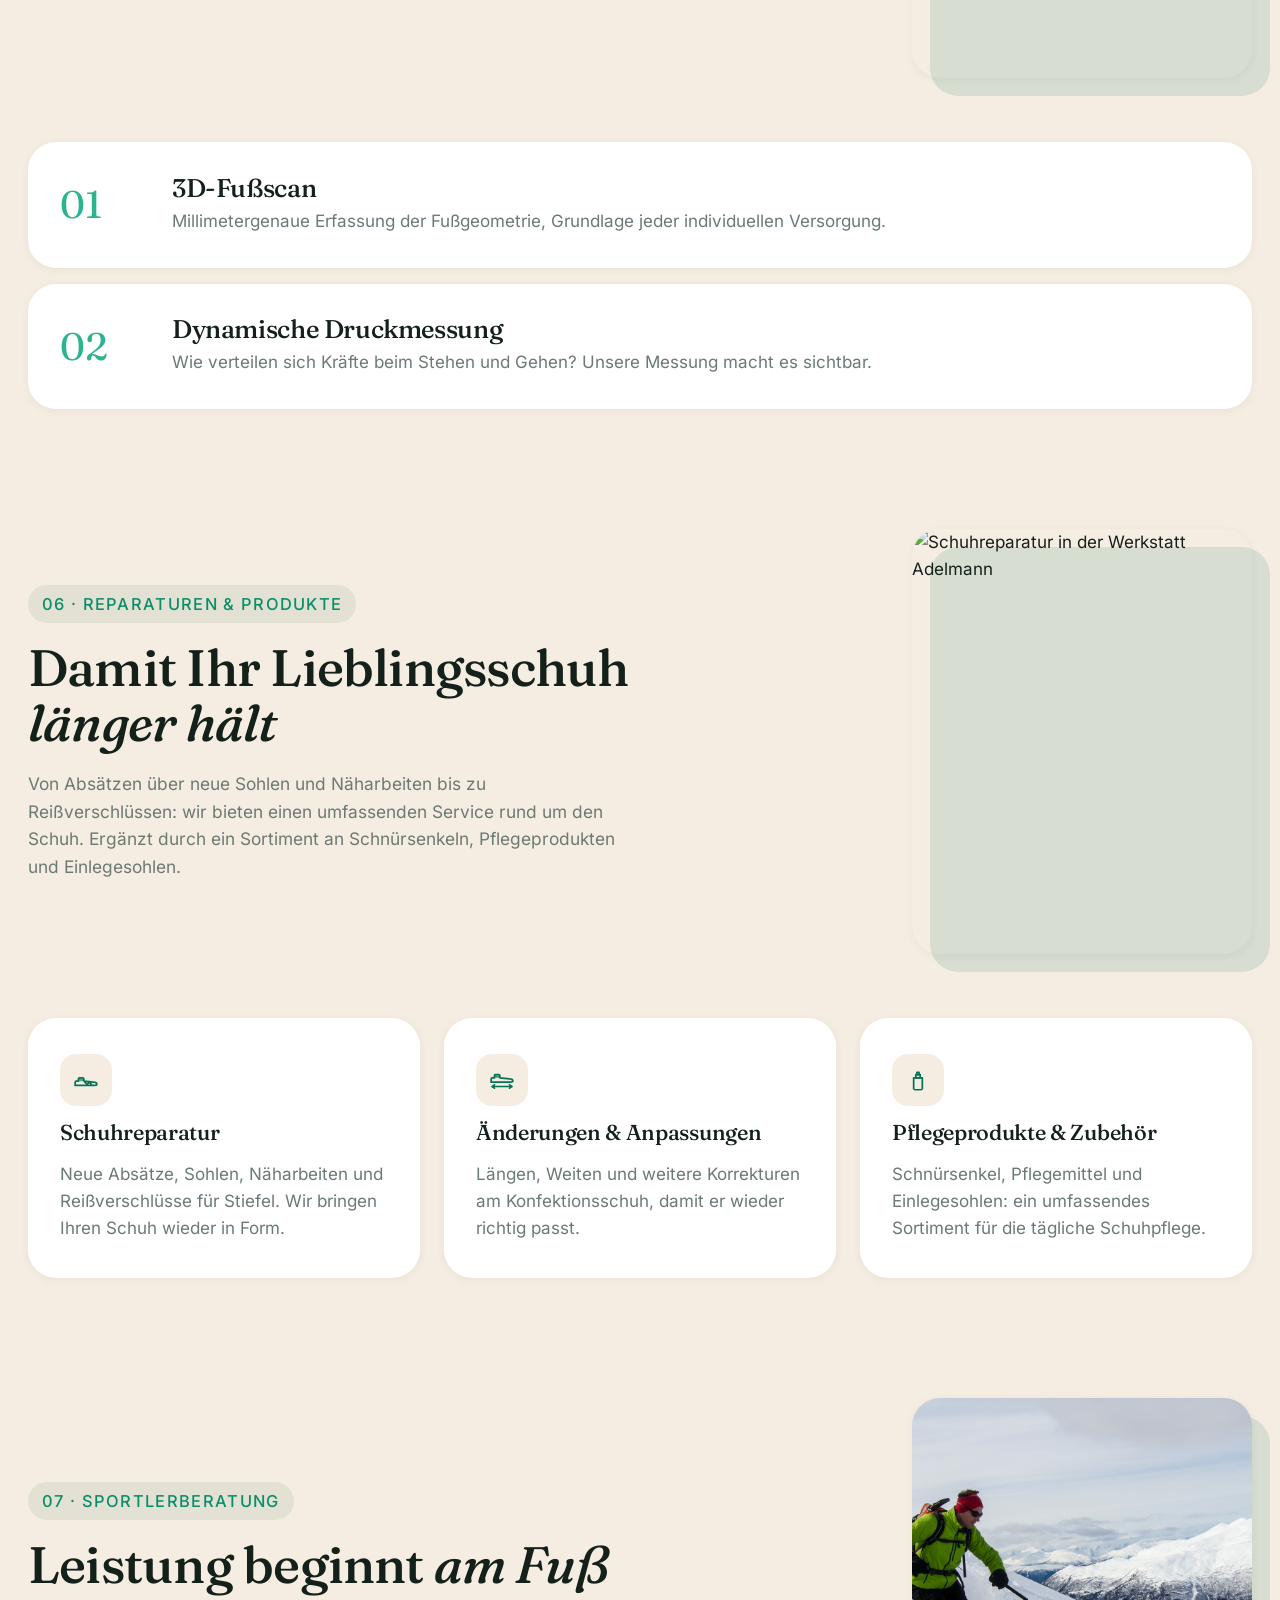
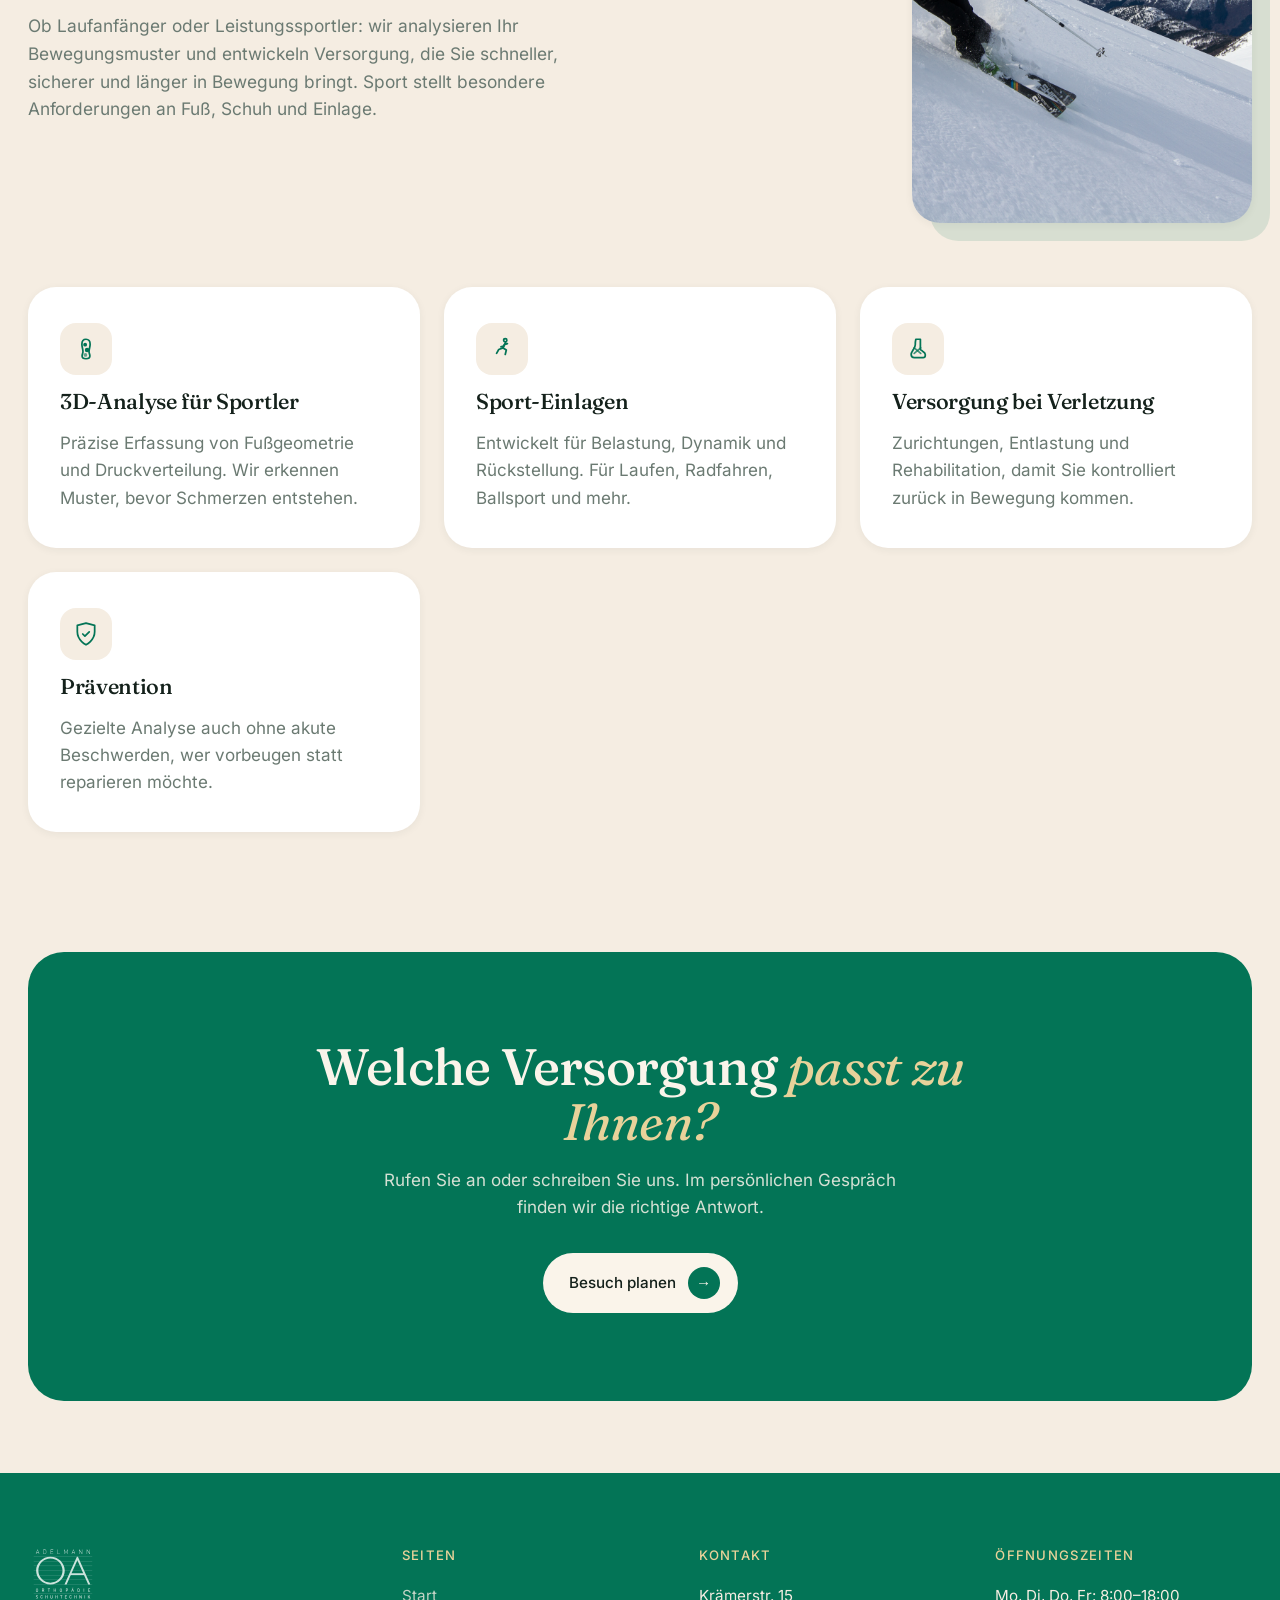
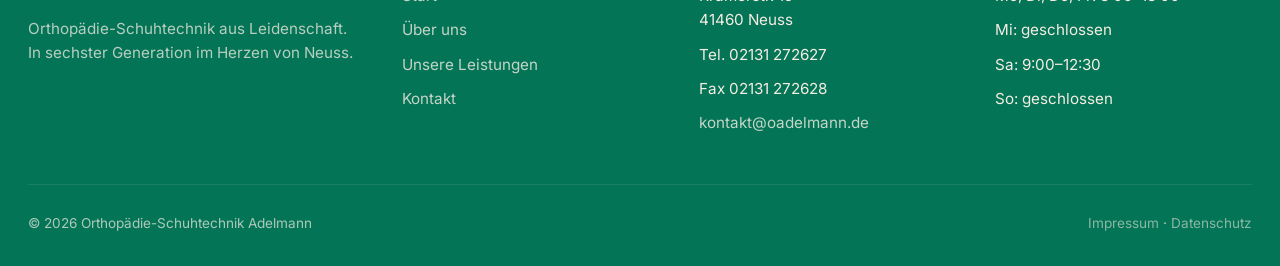
==== commit c8aacf6b: "Einfluss Typo fix, Jump-Tiles auf Leistungen, Luis: Maßschuhversorgung" ====
--- a/leistungen/index.html
+++ b/leistungen/index.html
@@ -44,6 +44,17 @@
     </div>
   </section>
 
+  <!-- Quick-jump tiles -->
+  <nav class="jump-tiles container" aria-label="Direkt zu">
+    <a href="#einlagen" class="jump-tile">Einlagen</a>
+    <a href="#massschuhe" class="jump-tile">Maßschuhe</a>
+    <a href="#zurichtungen" class="jump-tile">Schuhzurichtungen</a>
+    <a href="#zehenorthesen" class="jump-tile">Zehenorthesen</a>
+    <a href="#analyse" class="jump-tile">3D-Analyse</a>
+    <a href="#reparaturen" class="jump-tile">Reparaturen &amp; Produkte</a>
+    <a href="#sportlerberatung" class="jump-tile">Sportlerberatung</a>
+  </nav>
+
   <!-- Service detail: Einlagen -->
   <section class="section" id="einlagen">
     <div class="container">
@@ -51,7 +62,7 @@
         <div class="split-head-copy">
           <span class="eyebrow">01 · Einlagen</span>
           <h2>Orthopädische Einlagen nach Maß</h2>
-          <p>Orthopädische Einlagen können Einfluß auf den gesamten Körper nehmen. Durch modernste Computertechniken verbunden mit handwerklichem Können korrigieren wir gegen die Belastungen des Tages.</p>
+          <p>Orthopädische Einlagen können Einfluss auf den gesamten Körper nehmen. Durch modernste Computertechniken verbunden mit handwerklichem Können korrigieren wir gegen die Belastungen des Tages.</p>
         </div>
         <figure class="split-head-figure">
           <img src="../images/einlagen.jpg" alt="Orthopädische Einlagen aus der Werkstatt Adelmann" loading="lazy" />
--- a/styles.css
+++ b/styles.css
@@ -463,6 +463,34 @@
   grid-template-columns: repeat(3, 1fr);
   gap: 24px;
 }
+
+/* ---------- Jump tiles (Leistungen quick-nav) ---------- */
+.jump-tiles {
+  display: flex;
+  flex-wrap: wrap;
+  gap: 10px;
+  padding-top: 1.5rem;
+  padding-bottom: 0;
+  justify-content: center;
+}
+.jump-tile {
+  display: inline-block;
+  padding: 8px 18px;
+  background: var(--white);
+  border: 1px solid var(--line);
+  border-radius: 100px;
+  font-size: 0.88rem;
+  font-weight: 500;
+  color: var(--ink-700);
+  transition: background .2s, color .2s, border-color .2s;
+  white-space: nowrap;
+}
+.jump-tile:hover {
+  background: var(--green-800);
+  color: var(--white);
+  border-color: var(--green-800);
+}
+
 .split-head {
   display: grid;
   grid-template-columns: 1.5fr 1fr;
